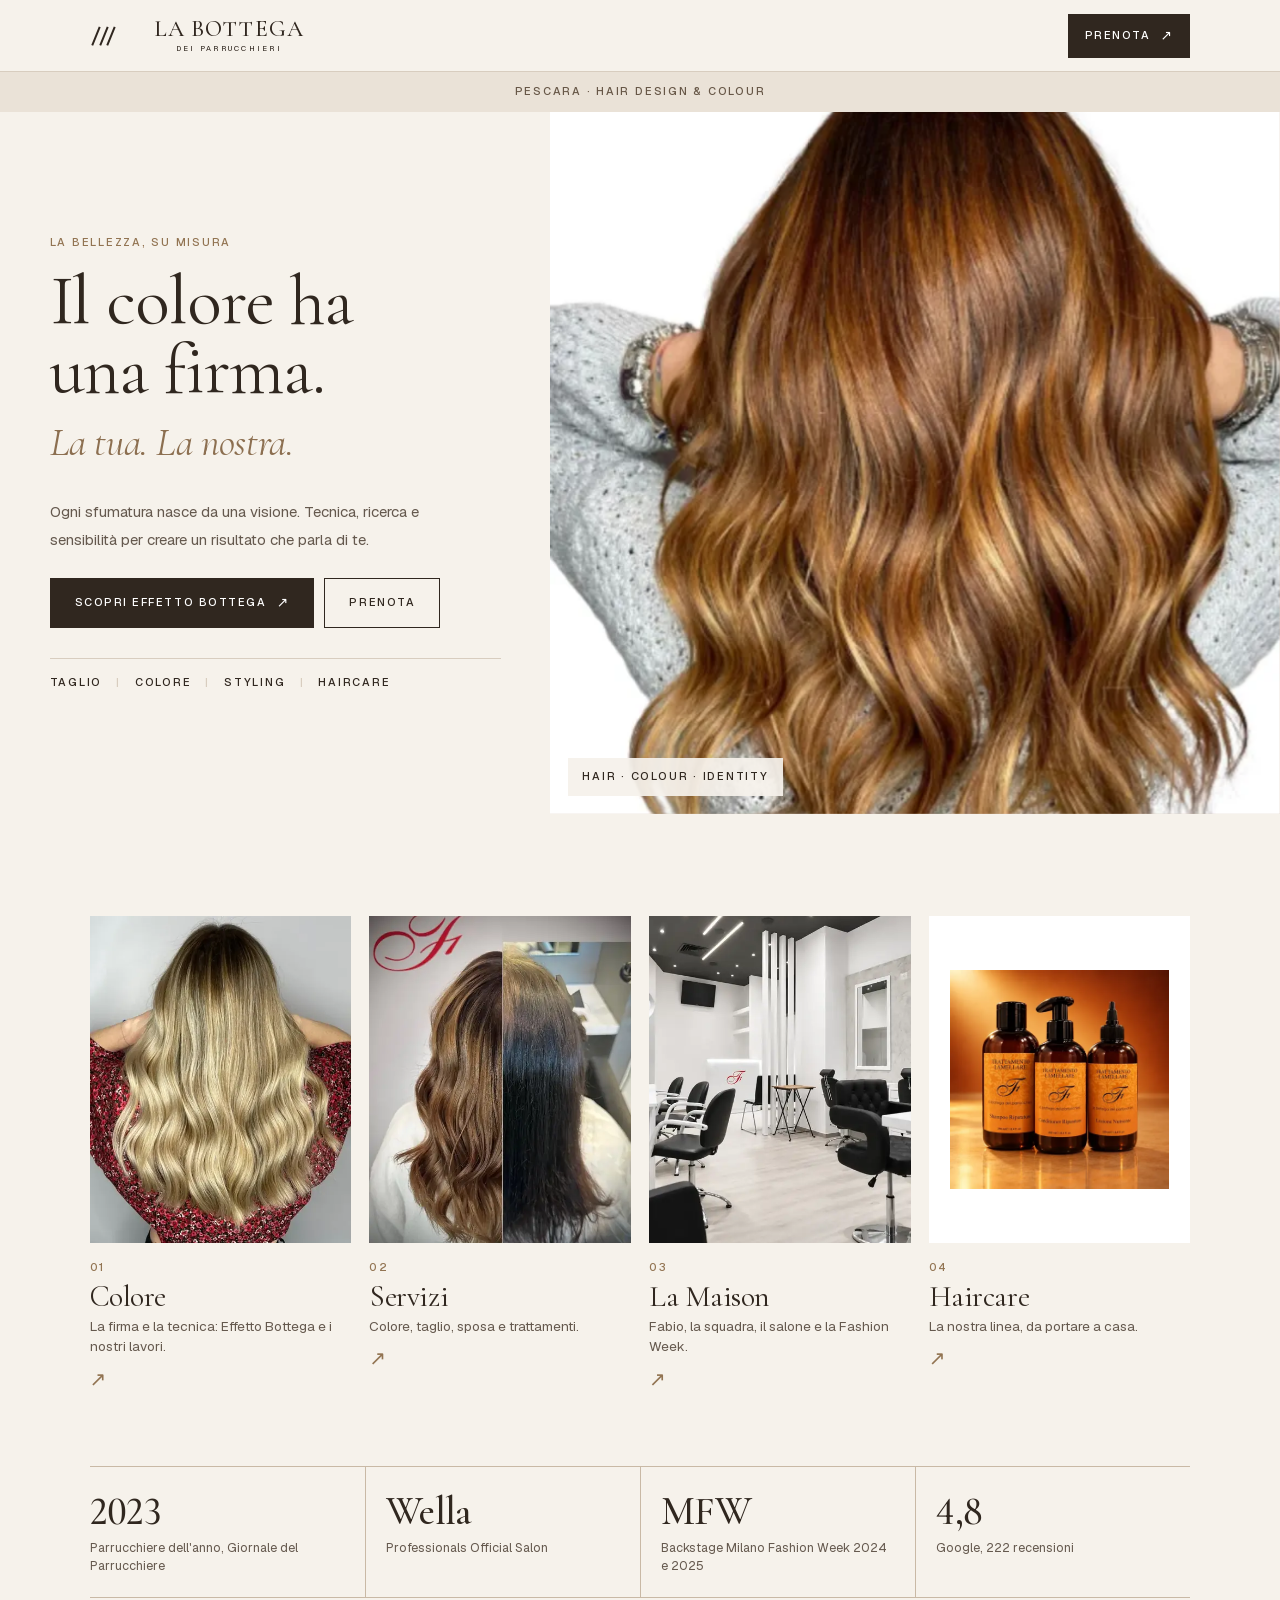
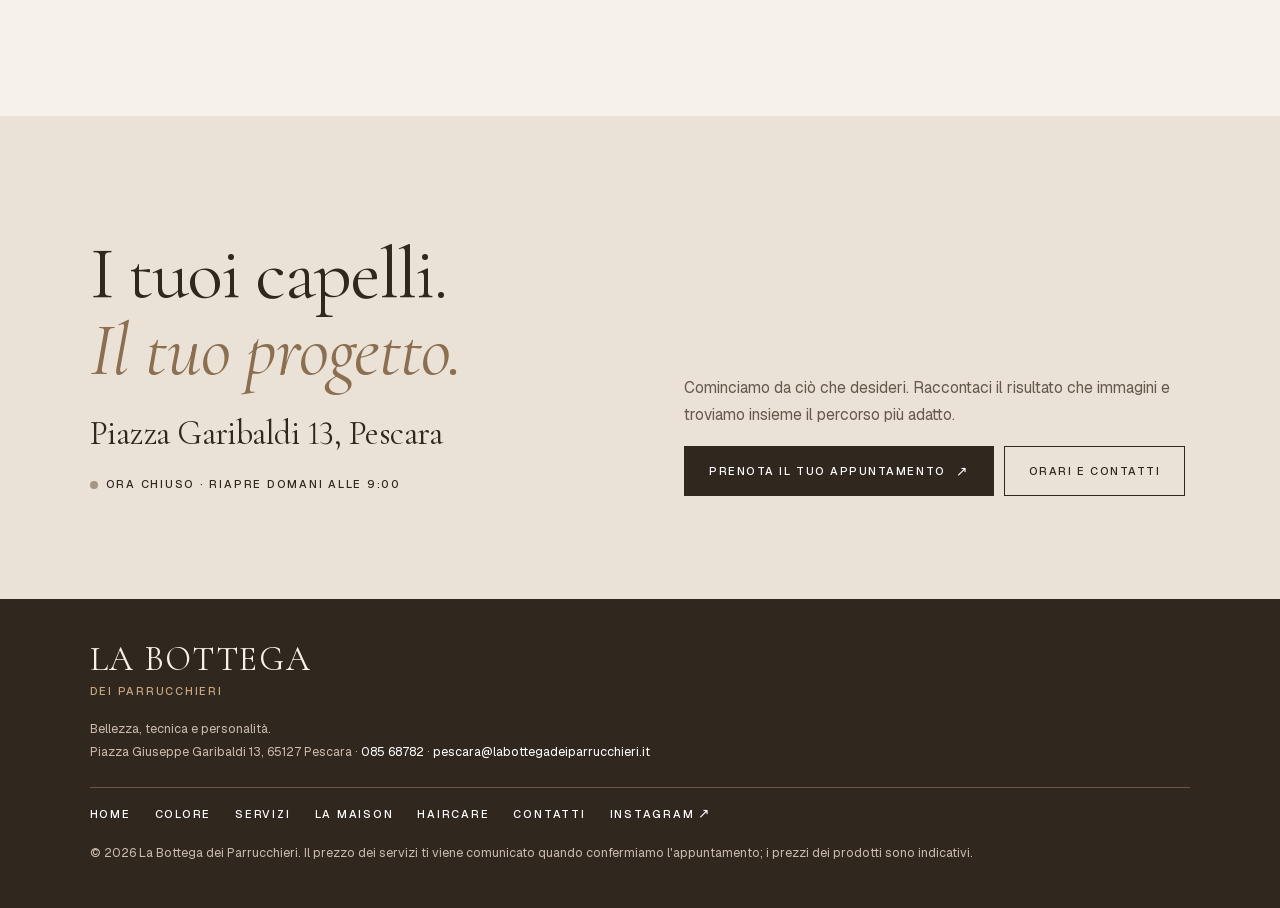
==== index.html @ 64a0b3b8 "feat: menu button top left as three slashes, panel opens from the left" ====
<!doctype html>
<html lang="it">
<head>
<meta charset="utf-8">
<meta name="viewport" content="width=device-width, initial-scale=1, viewport-fit=cover">
<title>La Bottega dei Parrucchieri · Hair design &amp; colour a Pescara</title>
<meta name="description" content="Il colore ha una firma. Salone donna e uomo in Piazza Garibaldi 13 a Pescara, dal 2017: colore e schiariture, Effetto Bottega, taglio, sposa, trattamenti e la linea Haircare La Bottega. Fabio D'Attanasio, Parrucchiere dell'anno 2023.">
<meta name="theme-color" content="#f6f2eb">
<link rel="icon" href="img/favicon.png" type="image/png">
<link rel="preload" href="fonts/Cormorant.woff2" as="font" type="font/woff2" crossorigin>
<link rel="preload" href="fonts/Geist.woff2" as="font" type="font/woff2" crossorigin>
<link rel="preload" as="image" href="img/colore-cinnamon-caramel.webp" imagesrcset="img/m/colore-cinnamon-caramel.webp 480w, img/colore-cinnamon-caramel.webp 720w" imagesizes="(max-width:760px) 100vw, 57vw" fetchpriority="high">
<script type="application/ld+json">
{"@context":"https://schema.org","@type":"HairSalon","name":"La Bottega dei Parrucchieri","founder":{"@type":"Person","name":"Fabio D'Attanasio"},"foundingDate":"2017","address":{"@type":"PostalAddress","streetAddress":"Piazza Giuseppe Garibaldi 13","postalCode":"65127","addressLocality":"Pescara","addressRegion":"PE","addressCountry":"IT"},"telephone":"+39 085 68782","email":"pescara@labottegadeiparrucchieri.it","openingHours":"Mo-Sa 09:00-19:00","sameAs":["https://www.instagram.com/la.bottega.dei.parrucchieri/","https://www.facebook.com/parrucchieridipescara"]}
</script>
<link rel="stylesheet" href="css/site.css?v=6">
</head>
<body data-page="index.html">

<header class="top">
  <button class="menu-btn" type="button" id="menuBtn" aria-label="Apri il menu" aria-haspopup="dialog" aria-controls="menu"><i></i><i></i><i></i></button>
  <a class="brand" href="index.html" aria-label="La Bottega dei Parrucchieri, home"><span class="serif">La Bottega</span><small>dei parrucchieri</small></a>
  <button class="btn sm" type="button" data-book>Prenota<i class="ar" aria-hidden="true">↗︎</i></button>
</header>

<main id="home">
<p class="strap eyebrow">Pescara · Hair design &amp; colour</p>

<section class="hero" aria-labelledby="h-hero">
  <div class="hero-copy">
    <p class="eyebrow bz">La bellezza, su misura</p>
    <h1 class="serif" id="h-hero">Il colore ha<br>una firma.</h1>
    <p class="serif it">La tua. La nostra.</p>
    <p class="body">Ogni sfumatura nasce da una visione. Tecnica, ricerca e sensibilità per creare un risultato che parla di te.</p>
    <div class="row-b"><a class="btn" href="colore.html#tecnica">Scopri Effetto Bottega<i class="ar" aria-hidden="true">↗︎</i></a><button class="btn ol" type="button" data-book>Prenota</button></div>
    <p class="eyebrow pills"><span>Taglio</span><span>Colore</span><span>Styling</span><span>Haircare</span></p>
  </div>
  <figure class="hero-img">
    <img src="img/colore-cinnamon-caramel.webp" srcset="img/m/colore-cinnamon-caramel.webp 480w, img/colore-cinnamon-caramel.webp 720w" sizes="(max-width:760px) 100vw, 57vw" width="720" height="900" alt="Balayage Cinnamon Caramel, lavoro del salone" fetchpriority="high" decoding="async">
    <figcaption class="eyebrow">Hair · Colour · Identity</figcaption>
  </figure>
</section>

<section class="sec explore" aria-label="Esplora La Bottega">
  <ul class="tiles">
    <li><a href="colore.html"><span class="ti"><img src="img/m/colore-biondo-vaniglia.webp" width="480" height="600" alt="" loading="lazy" decoding="async"></span><span class="eyebrow bz">01</span><b class="serif">Colore</b><span>La firma e la tecnica: Effetto Bottega e i nostri lavori.</span><i class="ar" aria-hidden="true">↗︎</i></a></li>
    <li><a href="servizi.html"><span class="ti"><img src="img/m/colore-prima-dopo.webp" width="480" height="702" alt="" loading="lazy" decoding="async"></span><span class="eyebrow bz">02</span><b class="serif">Servizi</b><span>Colore, taglio, sposa e trattamenti.</span><i class="ar" aria-hidden="true">↗︎</i></a></li>
    <li><a href="maison.html"><span class="ti"><img src="img/m/reception.webp" width="480" height="637" alt="" loading="lazy" decoding="async"></span><span class="eyebrow bz">03</span><b class="serif">La Maison</b><span>Fabio, la squadra, il salone e la Fashion Week.</span><i class="ar" aria-hidden="true">↗︎</i></a></li>
    <li><a href="shop.html"><span class="ti prod"><img src="img/shop/sm/kit-lamellare.webp" width="480" height="480" alt="" loading="lazy" decoding="async"></span><span class="eyebrow bz">04</span><b class="serif">Haircare</b><span>La nostra linea, da portare a casa.</span><i class="ar" aria-hidden="true">↗︎</i></a></li>
  </ul>
  <ul class="cred">
    <li><b class="serif">2023</b><span>Parrucchiere dell'anno, Giornale del Parrucchiere</span></li>
    <li><b class="serif">Wella</b><span>Professionals Official Salon</span></li>
    <li><b class="serif">MFW</b><span>Backstage Milano Fashion Week 2024 e 2025</span></li>
    <li><b class="serif">4,8</b><span>Google, 222 recensioni</span></li>
  </ul>
</section>

<section id="contatti" class="sec sand" aria-labelledby="h-contatti">
  <div class="split end">
    <div>
      <h2 class="serif big" id="h-contatti">I tuoi capelli.<br><i>Il tuo progetto.</i></h2>
      <p class="serif addr">Piazza Garibaldi 13, Pescara</p>
      <p class="live eyebrow" id="live">Lunedì - sabato, 9:00 - 19:00</p>
    </div>
    <div>
      <p class="intro">Cominciamo da ciò che desideri. Raccontaci il risultato che immagini e troviamo insieme il percorso più adatto.</p>
      <div class="row-b"><button class="btn" type="button" data-book>Prenota il tuo appuntamento<i class="ar" aria-hidden="true">↗︎</i></button><a class="btn ol" href="contatti.html">Orari e contatti</a></div>
    </div>
  </div>
</section>
</main>

<footer class="foot">
  <p class="serif fb">La Bottega</p>
  <p class="eyebrow bz2">Dei parrucchieri</p>
  <p>Bellezza, tecnica e personalità.<br>Piazza Giuseppe Garibaldi 13, 65127 Pescara · <a href="tel:+3908568782">085 68782</a> · <a href="mailto:pescara@labottegadeiparrucchieri.it">pescara@labottegadeiparrucchieri.it</a></p>
  <nav class="links eyebrow" aria-label="Pagine del sito"><a href="index.html">Home</a><a href="colore.html">Colore</a><a href="servizi.html">Servizi</a><a href="maison.html">La Maison</a><a href="shop.html">Haircare</a><a href="contatti.html">Contatti</a><a href="https://www.instagram.com/la.bottega.dei.parrucchieri/" target="_blank" rel="noopener">Instagram<i class="ar" aria-hidden="true">↗︎</i></a></nav>
  <p>© 2026 La Bottega dei Parrucchieri. Il prezzo dei servizi ti viene comunicato quando confermiamo l'appuntamento; i prezzi dei prodotti sono indicativi.</p>
</footer>

<div class="sticky-book" id="stickyBook"><small>Il tuo prossimo look<br><strong>Comincia da una consulenza.</strong></small><button class="btn sm" type="button" data-book data-svc="Consulenza colore">Prenota<i class="ar" aria-hidden="true">↗︎</i></button></div>
<div id="toast" role="status" aria-live="polite"></div>
<script src="js/site.js?v=6" defer></script>
</body>
</html>
---- css/site.css ----
/* La Bottega: avorio, marrone profondo, bronzo (direzione di Fabio, 19/10/2026) */
@font-face{font-family:Cormorant;src:url(../fonts/Cormorant.woff2) format("woff2");font-weight:400 600;font-style:normal;font-display:swap}
@font-face{font-family:Cormorant;src:url(../fonts/Cormorant-Italic.woff2) format("woff2");font-weight:400 600;font-style:italic;font-display:swap}
@font-face{font-family:Geist;src:url(../fonts/Geist.woff2) format("woff2");font-weight:400 600;font-display:swap}
:root{
  --paper:#f6f2eb;--sand:#eae2d7;--ink:#30271f;--ink2:#68513b;--bronze:#927452;--bronze-l:#c7a780;--gold:#d6b68d;
  --line:#d8cdbf;--line-d:#67584a;--muted:#65594e;--muted-d:#d0c3b6;
  --pad:clamp(22px,7vw,110px);--max:1360px;
  /* movimento: arrivo che decelera (molla smorzata, niente rimbalzo), uscita che accelera e dura meno */
  --ease:cubic-bezier(.16,1,.3,1);--ease-in:cubic-bezier(.55,0,.75,.35);
  --t-press:.1s;--t-ui:.35s;--t-out:.22s;--t-reveal:.8s;
  color-scheme:light;
}
*,*::before,*::after{box-sizing:border-box}
html{-webkit-text-size-adjust:100%;scroll-padding-top:78px}
@media (prefers-reduced-motion:no-preference){html{scroll-behavior:smooth}}
body{margin:0;background:var(--paper);color:var(--ink);font:400 16px/1.6 Geist,system-ui,-apple-system,"Segoe UI",sans-serif;-webkit-font-smoothing:antialiased;overflow-x:clip;font-synthesis:none}
img{display:block;max-width:100%;height:auto}
a{color:inherit;text-decoration:none}
button,input,select,textarea{font:inherit;color:inherit}
:focus-visible{outline:2px solid var(--bronze);outline-offset:3px}
a,button,summary,label,select{touch-action:manipulation;-webkit-tap-highlight-color:transparent}
figure{margin:0}
[hidden]{display:none!important}

/* tipografia: serif di Fabio (Cormorant) per i titoli, Geist per il testo.
   Tracking che cambia con la misura: negativo sui titoli grandi, zero sul testo, positivo sulle etichette piccole. */
.serif,.x{font-family:Cormorant,Georgia,"Times New Roman",serif;font-weight:400;letter-spacing:-.015em;font-variant-numeric:lining-nums;font-kerning:normal}
.eyebrow{font-size:11px;font-weight:500;letter-spacing:.16em;text-transform:uppercase;margin:0}
.bz{color:var(--bronze)}.bz2{color:var(--bronze-l)}
.fine{font-size:12px;line-height:1.6;color:#7d6e60;margin:22px 0}
.center{text-align:center}
h1,h2,h3{margin:0;text-wrap:balance}
p{text-wrap:pretty}
/* corsivi con discendenti (p, g, f): interlinea 1.04 e un filo di spazio sotto, niente lettere tagliate */
h2.serif,.sec h1.serif,.shop-hero h1.serif{font-size:clamp(42px,5.4vw,72px);line-height:1.04;letter-spacing:-.022em;margin:16px 0 22px;padding-bottom:.06em}
h2 i,h1 i,.it{font-style:italic;color:#8c6f50;letter-spacing:-.01em}
.intro{max-width:34em;color:var(--muted);font-size:15.5px;line-height:1.75;margin:0 0 18px}
.intro b{color:var(--ink);font-weight:500}

/* CTA, alla Apple: il tasto risponde quando il dito tocca (non al rilascio), si assesta senza rimbalzo,
   la freccia indica dove porta. Solo transform, opacità e colore. */
.btn{position:relative;display:inline-flex;align-items:center;justify-content:center;gap:10px;min-height:50px;padding:0 24px;background:var(--ink);color:#fff;border:1px solid var(--ink);font-size:11px;font-weight:500;letter-spacing:.14em;text-transform:uppercase;white-space:nowrap;cursor:pointer;
  transition:transform var(--t-ui) var(--ease),background-color .2s,color .2s,border-color .2s,box-shadow var(--t-ui) var(--ease)}
.btn:active{transform:scale(.97);transition-duration:var(--t-press)}
.ar{display:inline-block;font-style:normal;font-size:1.25em;line-height:1;margin-left:.25em;transition:transform var(--t-ui) var(--ease)}
.btn .ar{margin-left:0}
.btn:active .ar{transform:translate(2px,-2px);transition-duration:var(--t-press)}
@media (hover:hover){
  .btn:hover{background:var(--ink2);border-color:var(--ink2);box-shadow:0 10px 24px -12px rgba(48,39,31,.55)}
  .btn:hover .ar,a:hover>.ar{transform:translate(3px,-3px)}
}
.btn:focus-visible{outline:2px solid var(--bronze);outline-offset:3px}
.btn.ol{background:transparent;color:var(--ink)}
@media (hover:hover){.btn.ol:hover{background:var(--ink);color:#fff}}
.btn.gold{background:var(--gold);border-color:var(--gold);color:var(--ink);margin-top:30px}
@media (hover:hover){.btn.gold:hover{background:#e4c9a4;border-color:#e4c9a4}}
.btn.sm{min-height:44px;padding:0 16px}
.btn.full{width:100%}
@media (prefers-reduced-motion:reduce){.btn:active{transform:none;opacity:.85}}
.row-b{display:flex;flex-wrap:wrap;gap:10px;margin-top:8px}
.row-b.center{justify-content:center}

/* header */
.top{position:sticky;top:0;z-index:30;height:72px;display:flex;align-items:center;gap:20px;padding:0 var(--pad);padding-top:env(safe-area-inset-top);background:rgba(246,242,235,.94);-webkit-backdrop-filter:blur(14px);backdrop-filter:blur(14px);border-bottom:1px solid var(--line)}
.brand{display:flex;flex-direction:column;align-items:center;line-height:1;margin-right:auto}
.brand .serif{font-size:23px;letter-spacing:.05em;text-transform:uppercase;font-weight:500}
.brand small{font-size:7.5px;letter-spacing:.3em;text-transform:uppercase;margin-top:4px}
/* menu in alto a sinistra: tre barre oblique (///), risponde al tocco come i CTA */
.menu-btn{display:flex;flex:0 0 auto;width:48px;height:48px;margin-left:-10px;border:0;background:none;align-items:center;justify-content:center;gap:6px;cursor:pointer;transition:transform var(--t-ui) var(--ease)}
.menu-btn i{display:block;width:1.5px;height:20px;background:var(--ink);transform:rotate(22deg);transition:transform var(--t-ui) var(--ease)}
.menu-btn:active{transform:scale(.92);transition-duration:var(--t-press)}
@media (hover:hover){.menu-btn:hover i{transform:rotate(32deg)}}
.top .brand{margin-left:6px}
.strap{padding:11px 22px;text-align:center;background:var(--sand);color:#675747}

/* hero */
.hero{display:grid;grid-template-columns:43% 57%;min-height:min(78svh,720px)}
.hero-copy{padding:56px 9%;display:flex;flex-direction:column;justify-content:center}
.hero h1{font-size:clamp(50px,5.6vw,84px);line-height:.96;margin:16px 0 6px}
.hero .it{font-size:clamp(30px,3.1vw,44px);margin:0 0 24px}
.hero .body{color:var(--muted);font-size:15px;line-height:1.85;max-width:27em;margin:0 0 16px}
.pills{display:flex;flex-wrap:wrap;gap:6px 14px;margin-top:30px;padding-top:15px;border-top:1px solid var(--line)}
.pills span+span::before{content:"|";margin-right:14px;color:var(--line)}
.hero-img{position:relative;background:#d9c7b5;overflow:hidden}
.hero-img img{position:absolute;inset:0;width:100%;height:100%;object-fit:cover;object-position:center 30%}
.hero-img figcaption{position:absolute;left:18px;bottom:18px;background:rgba(246,242,235,.93);padding:10px 14px}

/* sezioni */
.sec{padding:clamp(64px,8vw,110px) var(--pad)}
.sec>*,.split{max-width:var(--max);margin-left:auto;margin-right:auto}
.sand{background:var(--sand)}
.dark{background:var(--ink);color:var(--paper)}
.dark .intro{color:var(--muted-d)}
.split{display:grid;grid-template-columns:1fr 1fr;gap:8%;align-items:center}
.split.end{align-items:end}
.split-img{position:relative;height:clamp(380px,42vw,560px);background:#d0c0ad;overflow:hidden}
.split-img img{position:absolute;inset:0;width:100%;height:100%;object-fit:cover}
.split-img.prod{background:#fff}
.split-img.prod img{object-fit:contain;padding:6%}
.card{position:absolute;left:15px;right:15px;bottom:15px;background:rgba(246,242,235,.94);padding:16px 18px;display:flex;flex-direction:column;gap:6px}
.card .serif{font-size:24px;line-height:1.1;font-weight:500}
/* Cormorant è sottile: sotto i 28px sale a 500 per restare leggibile */
.phil .serif,.founder .q{font-weight:500}

/* 01 la firma: filtri e galleria */
.filters{display:flex;flex-wrap:wrap;gap:8px;margin:26px 0}
.tag{min-height:40px;padding:0 17px;border:1px solid #cfc3b4;border-radius:99px;background:transparent;font-size:12px;cursor:pointer;transition:background .2s,color .2s}
.tag[aria-pressed="true"]{background:var(--ink);border-color:var(--ink);color:#fff}
@media (hover:hover){.tag:hover{border-color:var(--ink)}}
.gallery{list-style:none;margin:0;padding:0;display:grid;grid-template-columns:repeat(4,minmax(0,1fr));gap:30px 18px}
.ci{aspect-ratio:4/5;overflow:hidden;background:#ded1c0}
.ci img{width:100%;height:100%;object-fit:cover;transition:transform .7s var(--ease)}
@media (hover:hover){.gallery figure:hover img{transform:scale(1.04)}}
.gallery figcaption{display:flex;flex-direction:column;gap:2px;margin-top:13px}
.gallery b{font-size:24px;line-height:1.15;font-weight:500}
.gallery figcaption span:last-child{font-size:12.5px;color:var(--muted)}

/* 03 servizi */
.svc{list-style:none;margin:30px 0 0;padding:0;border-top:1px solid var(--line-d)}
.svc li{border-bottom:1px solid var(--line-d)}
.svc button{all:unset;box-sizing:border-box;width:100%;display:flex;align-items:center;justify-content:space-between;gap:20px;padding:24px 0;cursor:pointer}
.svc button:focus-visible{outline:2px solid var(--gold);outline-offset:2px}
.svc b{display:block;font-size:clamp(26px,2.6vw,34px);font-weight:400;margin:4px 0;transition:color .2s}
.svc .d{display:block;font-size:12.5px;line-height:1.6;color:var(--muted-d)}
.svc i{font-style:normal;font-family:Cormorant,Georgia,serif;font-size:30px;color:var(--gold);transition:transform .3s var(--ease)}
@media (hover:hover){.svc button:hover b{color:var(--gold)}.svc button:hover i{transform:translate(3px,-3px)}}
.all{margin-top:26px;border-bottom:1px solid var(--line-d);padding-bottom:6px}
.all summary{cursor:pointer;min-height:44px;display:flex;align-items:center;color:var(--bronze-l)}
.all dl{margin:8px 0 0;display:grid;grid-template-columns:minmax(160px,.4fr) 1fr;gap:12px 28px}
.all dt{font-family:Cormorant,Georgia,serif;font-size:21px;line-height:1.2}
.all dd{margin:0;color:var(--muted-d);font-size:13px;line-height:1.7}
.dark .fine{color:#a8998a}

/* 04 la maison */
.phil{border-top:1px solid #c9b9a5;padding-top:16px;margin-top:24px}
.phil .serif{font-size:25px;line-height:1.25;margin:8px 0 0}
.cred{list-style:none;padding:0;margin-top:clamp(56px,7vw,90px)!important;display:grid;grid-template-columns:repeat(4,1fr);border-top:1px solid #c9b9a5;border-bottom:1px solid #c9b9a5}
.cred li{padding:24px 20px 22px}
.cred li+li{border-left:1px solid #c9b9a5}
.cred li:first-child{padding-left:0}
.cred b{display:block;font-size:40px;line-height:1;font-weight:500}
.cred span{display:block;margin-top:8px;color:var(--muted);font-size:12.5px;line-height:1.45}
.founder{display:grid;grid-template-columns:minmax(220px,.42fr) 1fr;gap:6%;align-items:center;margin-top:clamp(56px,7vw,90px)!important}
.founder img{width:100%;aspect-ratio:4/5;object-fit:cover;filter:grayscale(1) contrast(1.05)}
.founder h3{font-size:clamp(34px,3.6vw,48px);line-height:1.05;margin:12px 0 6px}
.founder .q{font-style:italic;color:#987b5b;font-size:24px;margin:0 0 18px}
.founder p:not(.eyebrow):not(.q){color:var(--muted);max-width:40em;margin:0 0 14px;font-size:14.5px;line-height:1.8}
.mfw{margin-top:clamp(56px,7vw,90px)!important}
.strip{list-style:none;margin:18px calc(var(--pad)*-1) 0;padding:0 var(--pad) 4px;display:grid;grid-auto-flow:column;grid-auto-columns:min(58vw,230px);gap:12px;overflow-x:auto;scroll-snap-type:x mandatory;scroll-padding:0 var(--pad);scrollbar-width:none}
.strip::-webkit-scrollbar{display:none}
.strip li{scroll-snap-align:start}
.strip img{width:100%;aspect-ratio:3/4;object-fit:cover;background:#d9cbb9}
.strip figcaption{margin-top:9px;color:var(--muted)}
.team{margin-top:clamp(56px,7vw,90px)!important}
.team h3{font-size:clamp(34px,3.6vw,48px);line-height:1.05;margin:12px 0 14px}
.crew{display:grid;grid-template-columns:repeat(6,1fr);gap:28px 18px;margin-top:30px}
.mate{all:unset;box-sizing:border-box;cursor:pointer;display:flex;flex-direction:column;text-align:left}
.mate img,.mate .ph{width:100%;aspect-ratio:1;border-radius:50%;object-fit:cover;background:#ded1c0}
.mate .ph{display:grid;place-items:center;font-size:64px;color:var(--bronze)}
.mate b{font-size:26px;font-weight:500;margin-top:12px;line-height:1;transition:color .2s}
.mate span:not(.ph){font-size:12.5px;color:var(--muted);margin-top:4px;line-height:1.45}
.mate:focus-visible{outline:2px solid var(--bronze);outline-offset:4px}
@media (hover:hover){.mate:hover b{color:var(--bronze)}}

/* 05 haircare: vetrina */
.plist{list-style:none;margin:0;padding:0;display:grid;grid-template-columns:repeat(4,1fr);gap:18px}
.plist.best{margin-top:clamp(40px,5vw,64px)}
.pc{display:flex;flex-direction:column;background:#fff;border:1px solid var(--line)}
.pimg{all:unset;box-sizing:border-box;position:relative;display:block;aspect-ratio:1;overflow:hidden;cursor:pointer;background:#fff}
.pimg:focus-visible{outline:2px solid var(--bronze);outline-offset:-4px}
.pimg img{position:absolute;inset:0;width:100%;height:100%;object-fit:cover;transition:transform .6s var(--ease)}
@media (hover:hover){.pc:hover .pimg img{transform:scale(1.04)}}
.badge{position:absolute;z-index:1;top:10px;left:10px;padding:5px 9px;background:var(--ink);color:var(--gold);font-size:9.5px;font-weight:600;letter-spacing:.14em;text-transform:uppercase}
.pi{display:flex;flex-direction:column;gap:4px;flex:1;padding:12px 14px 14px;border-top:1px solid var(--line)}
.pi .lab{color:var(--bronze)}
.pi h3{font-family:Cormorant,Georgia,serif;font-weight:500;font-size:21px;line-height:1.1}
.pt{color:var(--muted);font-size:12.5px;line-height:1.4}
.pb{display:flex;justify-content:space-between;align-items:center;gap:8px;margin-top:auto;padding-top:10px}
.pr b{font-weight:700}
.pr s{display:block;color:var(--muted);font-size:12px}
.pr .tbd{font-size:12.5px;color:var(--muted)}
.add{flex:0 0 auto;width:44px;height:44px;border:1px solid var(--ink);background:var(--ink);color:#fff;font-size:1.3rem;line-height:1;cursor:pointer;transition:background .2s}
@media (hover:hover){.add:hover{background:var(--ink2)}}

/* home: quattro porte verso le pagine. Tutta la tessera è il link, la foto si avvicina appena */
.tiles{list-style:none;margin:0;padding:0;display:grid;grid-template-columns:repeat(4,minmax(0,1fr));gap:30px 18px}
.tiles a{display:flex;flex-direction:column;gap:4px;height:100%;transition:transform var(--t-ui) var(--ease)}
.tiles a:active{transform:scale(.98);transition-duration:var(--t-press)}
.ti{display:block;aspect-ratio:4/5;overflow:hidden;background:#ded1c0;margin-bottom:12px}
.ti img{width:100%;height:100%;object-fit:cover;transition:transform .8s var(--ease)}
.ti.prod{background:#fff}.ti.prod img{object-fit:contain;padding:8%}
.tiles b{font-size:30px;font-weight:400;line-height:1.05}
.tiles span:not(.ti):not(.eyebrow){font-size:13.5px;color:var(--muted);line-height:1.5;max-width:24em}
.tiles .ar{align-self:flex-start;margin:8px 0 0;color:var(--bronze)}
@media (hover:hover){.tiles a:hover .ti img{transform:scale(1.04)}.tiles a:hover .ar{transform:translate(3px,-3px)}}
.explore .cred{margin-top:clamp(48px,6vw,80px)!important}

/* contatti */
.big{font-size:clamp(44px,5.8vw,78px)!important}
.visit{display:grid;grid-template-columns:1fr 1fr;gap:8%;margin-top:clamp(56px,7vw,90px)!important;padding-top:clamp(40px,5vw,56px);border-top:1px solid #c9b9a5}
.addr{font-size:34px;line-height:1.1;margin:12px 0 18px}
.live{display:inline-flex;align-items:center;gap:8px}
.live::before{content:"";width:8px;height:8px;border-radius:50%;background:#a49584}
.live.open::before{background:#4f8a5b;box-shadow:0 0 0 4px rgba(79,138,91,.18)}
.hours{list-style:none;padding:0;margin:16px 0 0;border-top:1px solid var(--ink)}
.hours li{display:flex;justify-content:space-between;padding:12px 0;border-bottom:1px solid #d3c6b6;font-size:14px}
.hours li.today{color:var(--bronze);font-weight:700}
.contact{list-style:none;margin:0;padding:0;border-top:1px solid var(--ink)}
.contact li{border-bottom:1px solid #d3c6b6}
.contact a{display:flex;flex-direction:column;gap:4px;padding:18px 0;transition:padding .3s var(--ease)}
.contact .eyebrow{color:var(--bronze)}
.contact .serif{font-size:28px;line-height:1.1}
@media (hover:hover){.contact a:hover{padding-left:8px}}

/* footer */
.foot{background:var(--ink);color:var(--paper);padding:44px var(--pad) calc(44px + env(safe-area-inset-bottom))}
.foot>*{max-width:var(--max);margin-left:auto;margin-right:auto}
.foot .fb{font-size:34px;letter-spacing:.05em;text-transform:uppercase;margin:0;line-height:1}
.foot .bz2{margin-top:6px}
.foot p:not(.eyebrow):not(.fb){font-size:12.5px;line-height:1.8;color:#cbbcad;margin:18px auto 0}
.foot a{color:#fff}
.links{display:flex;flex-wrap:wrap;gap:12px 24px;border-top:1px solid var(--line-d);padding-top:18px;margin-top:24px!important}
.links button{all:unset;cursor:pointer;color:#fff}
.links button:focus-visible{outline:2px solid var(--gold);outline-offset:3px}
.links span{color:#b7a99a}

/* barra prenota (telefono) */
.sticky-book{position:fixed;z-index:35;left:0;right:0;bottom:0;display:none;align-items:center;justify-content:space-between;gap:10px;padding:10px 16px calc(10px + env(safe-area-inset-bottom));background:var(--paper);border-top:1px solid var(--line);transform:translateY(105%);transition:transform .4s var(--ease)}
.sticky-book.on{transform:none}
.sticky-book small{font-size:9.5px;letter-spacing:.14em;text-transform:uppercase;line-height:1.5;color:var(--muted)}
.sticky-book strong{font-family:Cormorant,Georgia,serif;font-size:18px;letter-spacing:0;text-transform:none;color:var(--ink);font-weight:500}

/* finestre: menu, prenotazione, scheda prodotto, carrello */
dialog{border:0;padding:0;margin:auto auto 0;width:100%;max-width:560px;max-height:92svh;background:var(--paper);color:var(--ink)}
/* il foglio entra dal basso e se ne va dal basso (stesso percorso), l'uscita è più rapida dell'entrata.
   @starting-style + allow-discrete: senza supporto il foglio appare e basta, senza errori. */
dialog{transition:transform var(--t-out) var(--ease-in),opacity var(--t-out) var(--ease-in),overlay var(--t-out) allow-discrete,display var(--t-out) allow-discrete;transform:translateY(100%);opacity:0}
dialog[open]{transform:none;opacity:1;transition-timing-function:var(--ease);transition-duration:.45s}
@starting-style{dialog[open]{transform:translateY(100%);opacity:0}}
dialog::backdrop{background:rgba(27,23,19,0);transition:background-color var(--t-out),overlay var(--t-out) allow-discrete,display var(--t-out) allow-discrete}
dialog[open]::backdrop{background:rgba(27,23,19,.62)}
@starting-style{dialog[open]::backdrop{background:rgba(27,23,19,0)}}
@media (min-width:761px){
  dialog:not(.menu){transform:translateY(24px) scale(.97)}
  dialog:not(.menu)[open]{transform:none}
  @starting-style{dialog:not(.menu)[open]{transform:translateY(24px) scale(.97)}}
}
.sh{padding:24px clamp(20px,5vw,32px) calc(24px + env(safe-area-inset-bottom));overflow:auto;max-height:92svh;overscroll-behavior:contain}
.sh header{display:flex;justify-content:space-between;align-items:flex-start;gap:14px;margin-bottom:16px}
.sh h2{font-size:clamp(30px,6vw,38px);line-height:1.05;margin-top:8px}
.xbtn{flex:0 0 auto;width:44px;height:44px;border:1px solid var(--line);background:transparent;cursor:pointer;font-size:1.4rem;line-height:1}
.f{display:block;margin-bottom:14px;min-width:0}
.f>span,.chips legend{display:block;font-size:10px;font-weight:600;letter-spacing:.14em;text-transform:uppercase;margin-bottom:6px;padding:0}
.f input,.f select,.f textarea{width:100%;min-height:48px;padding:10px 12px;border:1px solid #cfc5b8;background:transparent;font-size:16px;border-radius:0}
.f textarea{resize:vertical}
.two{display:grid;grid-template-columns:1fr 1fr;gap:10px}
.chips{display:flex;flex-wrap:wrap;gap:8px;margin:4px 0 16px;padding:0;border:0;min-width:0}
.chip{position:relative}
.chip input{position:absolute;opacity:0;inset:0;margin:0;cursor:pointer}
.chip span{display:inline-flex;align-items:center;min-height:42px;padding:0 15px;border:1px solid #cfc3b4;border-radius:99px;font-size:13px;transition:background .15s,color .15s}
.chip input:checked+span{background:var(--ink);border-color:var(--ink);color:#fff}
.chip input:focus-visible+span{outline:2px solid var(--bronze);outline-offset:2px}
.dep{display:none;padding:12px;background:#e7ded0;font-size:13px;line-height:1.6;margin:0 0 14px}
.dep.on{display:block}
.ok{text-align:center;padding:16px 0 8px}
.ok h2{font-size:36px;margin-bottom:10px}
.ok p{color:var(--muted);margin:10px 0}
#toast{position:fixed;z-index:50;left:50%;bottom:calc(84px + env(safe-area-inset-bottom));transform:translate(-50%,20px);opacity:0;background:var(--ink);color:#fff;padding:12px 18px;font-size:13px;width:max-content;max-width:calc(100% - 32px);transition:opacity .3s,transform .3s;pointer-events:none}
#toast.on{opacity:1;transform:translate(-50%,0)}

/* il menu è un pannello che entra da sinistra, dove sta il pulsante, e se ne va a sinistra.
   Telefono: tutto schermo. Desktop: colonna di 440px, il resto della pagina si scurisce. */
dialog.menu{inset:0 auto 0 0;margin:0;width:min(100%,440px);max-width:none;height:100%;max-height:none;background:var(--paper);transform:translateX(-40px)}
dialog.menu[open]{transform:none}
@starting-style{dialog.menu[open]{transform:translateX(-40px);opacity:0}}
@media (max-width:760px){dialog.menu::backdrop{background:transparent}}
dialog.menu[open] .mn nav a{animation:mnIn .5s var(--ease) both;animation-delay:calc(var(--i,0)*40ms + 60ms)}
@keyframes mnIn{from{opacity:0;transform:translateX(-14px)}}
.mn{min-height:100%;display:flex;flex-direction:column;padding:calc(env(safe-area-inset-top) + 12px) clamp(22px,4vw,40px) calc(24px + env(safe-area-inset-bottom))}
.mn header{display:flex;justify-content:space-between;align-items:center;min-height:48px}
.mn nav{display:flex;flex-direction:column;margin:20px 0 28px}
.mn nav a{display:flex;align-items:baseline;gap:14px;font-family:Cormorant,Georgia,serif;font-size:clamp(30px,8vw,40px);line-height:1.1;padding:13px 0;border-bottom:1px solid var(--line);transition:color .2s,padding .35s var(--ease)}
.mn nav a .eyebrow{font-family:Geist,system-ui,sans-serif;min-width:2.2em}
.mn nav a .ar{margin-left:auto;font-size:.6em;color:var(--bronze)}
.mn nav a[aria-current="page"]{color:var(--bronze)}
.mn nav a:active{padding-left:6px;transition-duration:var(--t-press)}
@media (hover:hover){.mn nav a:hover{color:var(--bronze);padding-left:6px}}
.mn-foot{margin-top:auto;display:flex;flex-direction:column;gap:14px}
.mn-foot .eyebrow{color:var(--muted)}

/* scheda prodotto e carrello (shop.js) */
#pdlg{max-width:940px}
.pd-grid{display:grid;gap:18px}
.pd-img{aspect-ratio:1;overflow:hidden;background:#fff;border:1px solid var(--line)}
.pd-img img{width:100%;height:100%;object-fit:cover}
.pd-th{display:flex;gap:8px;margin:12px 0 4px;flex-wrap:wrap}
.pd-th button{display:flex;flex-direction:column;align-items:center;gap:4px;padding:6px;border:1px solid var(--line);background:#fff;cursor:pointer}
.pd-th button[aria-pressed="true"]{border-color:var(--ink)}
.pd-th img{width:64px;height:64px;object-fit:cover}
.pd-h{font-family:Cormorant,Georgia,serif;font-weight:500;font-size:clamp(28px,5vw,38px);line-height:1;margin:6px 0 10px}
.pd-t{font-weight:600;margin:0 0 10px}
.pd-p{font-weight:700;font-size:1.2rem;margin:0 0 10px}
.pd-p s{font-weight:400;font-size:.95rem;color:var(--muted);margin-left:8px}
.pd-u{margin:-4px 0 12px;color:var(--muted);font-size:13px}
.pd-b{margin:8px 0 20px;padding-left:20px}
.pd-inci{margin:-8px 0 20px;font-size:12.5px;color:var(--muted)}
.pd-inci summary{cursor:pointer;font-weight:600;color:var(--ink);min-height:44px;display:flex;align-items:center}
.pd-inci a{color:var(--ink);text-decoration:underline}
.pd-note{margin:12px 0 0;text-align:center}
.lab{font-size:10px;font-weight:600;letter-spacing:.14em;text-transform:uppercase}
.muted{color:var(--muted)}
.note{color:var(--muted);font-size:12.5px;margin-top:18px}
.cl{list-style:none;margin:0 0 6px;padding:0}
.cl li{display:grid;grid-template-columns:64px 1fr auto;gap:12px;align-items:center;padding:12px 0;border-bottom:1px solid var(--line)}
.cl img{width:64px;height:64px;object-fit:contain;background:#fff;border:1px solid var(--line)}
.cl b{display:block;font-size:14px;line-height:1.25}
.qty{display:flex;align-items:center;border:1px solid var(--line)}
.qty button{width:44px;height:44px;border:0;background:transparent;font-size:1.2rem;cursor:pointer}
.qty output{min-width:22px;text-align:center;font-weight:700}
.ctot{display:flex;justify-content:space-between;align-items:baseline;gap:12px;margin:16px 0 8px;font-size:1.05rem}
.ctot b{text-align:right}
.empty{color:var(--muted);padding:20px 0}
.empty a{text-decoration:underline}
.how{margin:14px 0 0;padding-left:20px;font-size:12.5px;color:var(--muted)}
.how li{margin:4px 0}
.cfab{position:fixed;z-index:41;right:16px;bottom:calc(84px + env(safe-area-inset-bottom));display:inline-flex;align-items:center;gap:10px;min-height:48px;padding:0 18px;border:0;background:var(--gold);color:var(--ink);font-size:10.5px;font-weight:700;letter-spacing:.14em;text-transform:uppercase;box-shadow:0 10px 30px rgba(48,39,31,.25);cursor:pointer}
.cfab i{font-style:normal;display:grid;place-items:center;min-width:24px;height:24px;padding:0 6px;background:var(--ink);color:#fff;letter-spacing:0}

/* pagina shop */
.shop-hero{padding:clamp(56px,8vw,100px) var(--pad) clamp(30px,4vw,48px)}
.shop-hero>*{max-width:var(--max);margin-left:auto;margin-right:auto}
.shop-hero h1{font-size:clamp(48px,6vw,84px);line-height:.98;margin:16px 0 20px}
.catnav{position:sticky;top:72px;z-index:20;background:rgba(246,242,235,.95);border-top:1px solid var(--line);border-bottom:1px solid var(--line)}
.catnav .wrap{display:flex;gap:8px;overflow-x:auto;scrollbar-width:none;padding:10px var(--pad)}
.catnav .wrap::-webkit-scrollbar{display:none}
.cat{display:inline-flex;align-items:center;flex:0 0 auto;min-height:40px;padding:0 16px;border:1px solid #cfc3b4;border-radius:99px;font-size:12px;white-space:nowrap}
@media (hover:hover){.cat:hover{background:var(--ink);color:#fff;border-color:var(--ink)}}
.pcat{padding:clamp(48px,7vw,84px) var(--pad) 0;scroll-margin-top:130px}
.pcat .wrap{max-width:var(--max);margin:0 auto}
.pcat-h{display:flex;flex-wrap:wrap;align-items:flex-end;justify-content:space-between;gap:10px 28px;margin-bottom:24px}
.pcat h2.x{font-family:Cormorant,Georgia,serif;font-weight:400;font-size:clamp(36px,4.5vw,56px);line-height:1;margin:0}
.pcat-h p{margin:0;color:var(--muted);max-width:30em;font-size:14px}
.shop-end{padding:clamp(48px,7vw,84px) var(--pad);max-width:calc(var(--max) + 2 * var(--pad));margin:0 auto}
.shop-page .foot{padding-bottom:calc(64px + env(safe-area-inset-bottom))}
.shop-page .cfab{bottom:calc(16px + env(safe-area-inset-bottom))}

@media (min-width:761px){
  dialog{margin:auto}
  .pd-grid{grid-template-columns:1.05fr 1fr;gap:32px;align-items:start}
  .cfab{right:24px;bottom:24px}
}
@media (max-width:1100px){
  .crew{grid-template-columns:repeat(3,1fr)}
  .gallery{grid-template-columns:repeat(3,minmax(0,1fr))}
}
@media (max-width:900px){.top{gap:8px}}
@media (max-width:760px){
  .top{padding:0 15px;height:66px}
  .brand .serif{font-size:19px}
  .top .btn.sm{padding:0 12px}
  html{scroll-padding-top:70px}
  .hero{display:flex;flex-direction:column;min-height:0}
  .hero-img{order:-1;height:min(62svh,440px)}
  .hero-copy{padding:34px 22px 44px}
  .hero h1{font-size:clamp(46px,13vw,58px)}
  .sec{padding:60px 22px}
  .strip{margin:18px -22px 0;padding:0 22px 4px;scroll-padding:0 22px}
  .gallery{grid-template-columns:repeat(2,minmax(0,1fr));gap:24px 12px}
  .gallery b{font-size:20px}
  .split,.visit,.founder{grid-template-columns:1fr;gap:30px}
  .split.rev>:first-child{order:1}
  .split-img{height:380px}
  .founder img{max-width:300px}
  .cred{grid-template-columns:1fr 1fr}
  .cred li{padding:20px 14px 18px}
  .cred li:nth-child(odd){padding-left:0;border-left:0}
  .cred li:nth-child(n+3){border-top:1px solid #c9b9a5}
  .crew{grid-template-columns:repeat(2,1fr);gap:24px 12px}
  .all dl{grid-template-columns:1fr;gap:4px}
  .all dd{margin-bottom:12px}
  .plist{grid-template-columns:repeat(2,1fr);gap:10px}
  .plist.best{grid-template-columns:none;grid-auto-flow:column;grid-auto-columns:min(64vw,250px);overflow-x:auto;scroll-snap-type:x mandatory;margin-left:-22px;margin-right:-22px;padding:0 22px 4px;scrollbar-width:none}
  .plist.best::-webkit-scrollbar{display:none}
  .plist.best .pc{scroll-snap-align:start}
  .pi{padding:10px 10px 12px}
  .pi h3{font-size:18px}
  .sticky-book{display:flex}
  .foot{padding:34px 22px calc(100px + env(safe-area-inset-bottom))}
  .catnav{top:66px}
  .pcat,.shop-hero,.shop-end{padding-left:22px;padding-right:22px}
  .catnav .wrap{padding:10px 22px}
}
/* ===== movimento della pagina =====
   Hero: i testi arrivano in sequenza (40-60ms), la foto si assesta da 1.04 a 1: è il primo sguardo.
   Sezioni: titolo, testo e foto salgono di 20px mentre entrano, una volta sola. Solo transform e opacità. */
@media (prefers-reduced-motion:no-preference){
  .hero-copy>*{animation:rise .9s var(--ease) both;animation-delay:calc(var(--i,0)*60ms + 80ms)}
  .hero-copy>:nth-child(2){--i:1}.hero-copy>:nth-child(3){--i:2}.hero-copy>:nth-child(4){--i:3}.hero-copy>:nth-child(5){--i:4}.hero-copy>:nth-child(6){--i:5}
  .hero-img img{animation:settle 1.4s var(--ease) both}
  .js .rv{opacity:0;transform:translateY(20px);transition:opacity var(--t-reveal) var(--ease),transform var(--t-reveal) var(--ease);transition-delay:calc(var(--i,0)*45ms)}
  .js .rv.in{opacity:1;transform:none}
  .gallery li.pop{animation:rise .55s var(--ease) both;animation-delay:calc(var(--i,0)*45ms)}
}
@keyframes rise{from{opacity:0;transform:translateY(16px)}}
/* la foto dell'hero è visibile dal primo frame (conta per il caricamento percepito): si assesta, non dissolve */
@keyframes settle{from{transform:scale(1.04)}}

/* materiali: vetro solo dove disegnarlo costa poco (desktop con mouse);
   su telefono superfici quasi piene, niente blur sopra il contenuto che scorre */
.sticky-book{background:rgba(246,242,235,.97);box-shadow:0 -8px 24px -18px rgba(48,39,31,.5)}
@media (hover:hover) and (pointer:fine){
  .sticky-book{background:rgba(246,242,235,.8);-webkit-backdrop-filter:blur(20px) saturate(160%);backdrop-filter:blur(20px) saturate(160%)}
}
@media (hover:none),(pointer:coarse){
  .top{background:rgba(246,242,235,.98);-webkit-backdrop-filter:none;backdrop-filter:none}
}
@media (prefers-reduced-transparency:reduce){.top,.sticky-book{background:var(--paper);-webkit-backdrop-filter:none;backdrop-filter:none}}

/* telefono: il browser non disegna le sezioni fuori schermo finché non ci si avvicina */
@media (max-width:760px){
  /* altezze misurate a 375px: i link ai paragrafi (#contatti, #team) atterrano nel punto giusto */
  .sec,.foot{content-visibility:auto;contain-intrinsic-size:auto 1200px}
  #colore{contain-intrinsic-size:auto 2180px}#maison{contain-intrinsic-size:auto 3680px}
  #contatti{contain-intrinsic-size:auto 1450px}.foot{contain-intrinsic-size:auto 450px}
  [data-page="index.html"] #contatti{contain-intrinsic-size:auto 700px}.explore{contain-intrinsic-size:auto 1500px}
  .tiles{grid-template-columns:repeat(2,minmax(0,1fr));gap:28px 12px}
  .tiles b{font-size:25px}
}

@media (prefers-reduced-motion:reduce){*,*::before,*::after{animation:none!important;transition:none!important}}
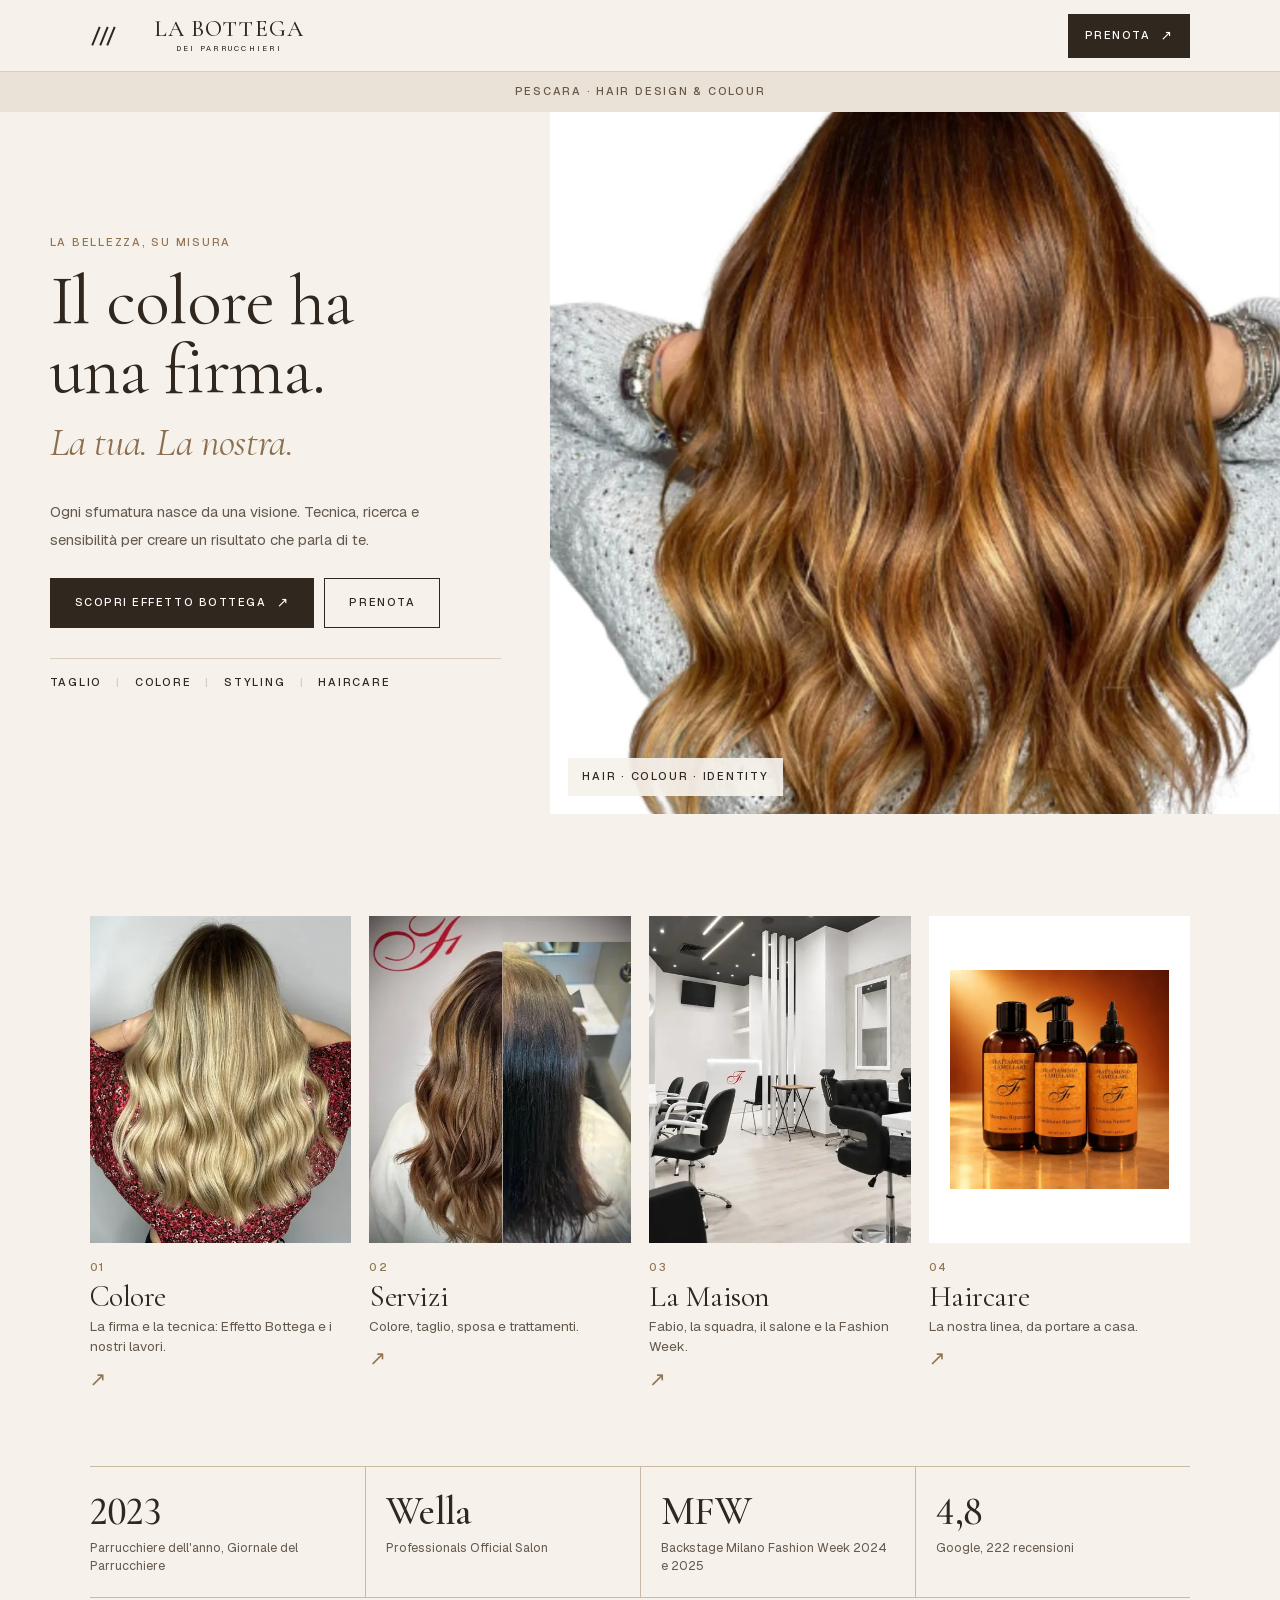
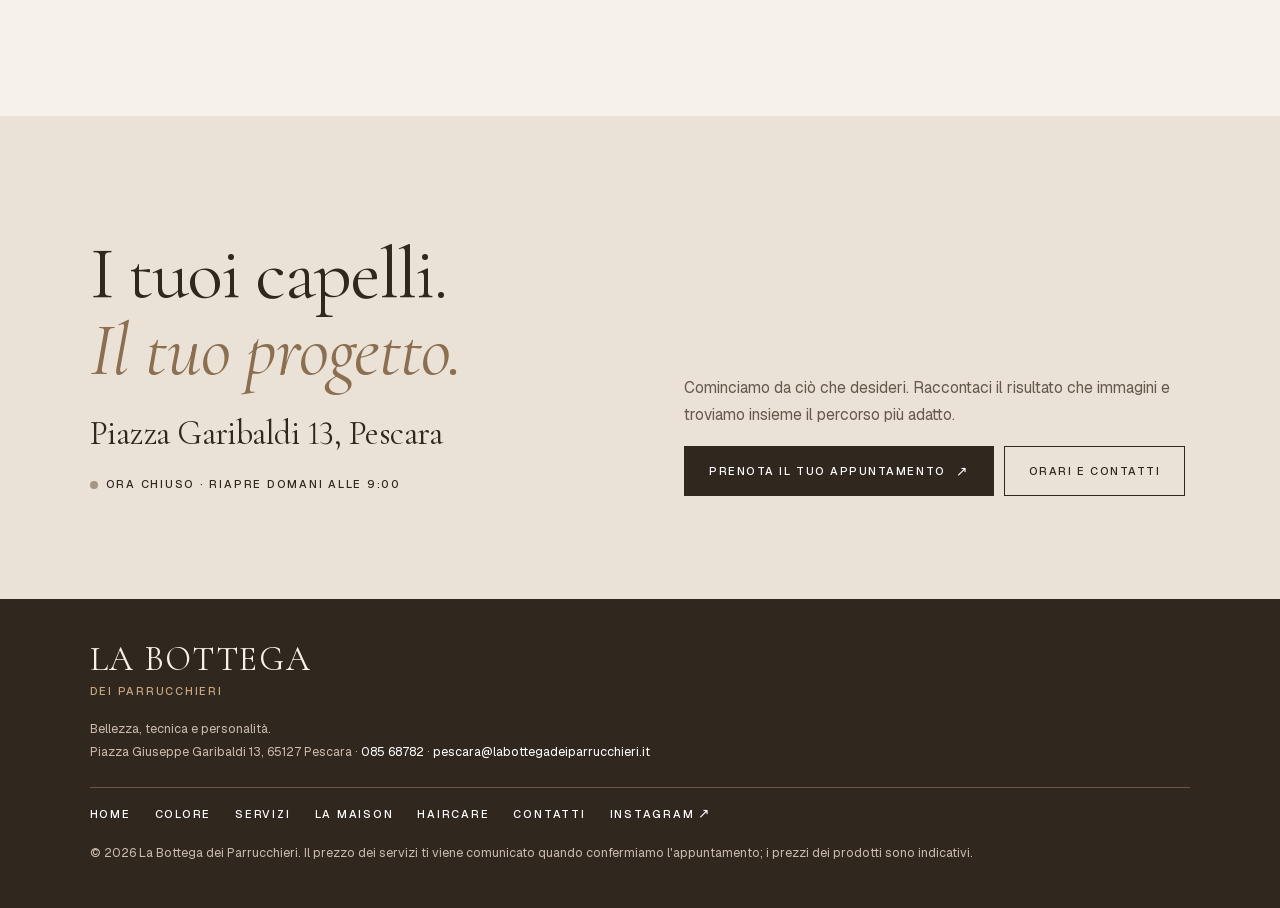
==== commit 3c0506c4: "feat: sharper home hero from Fabio's 1080px original (phones keep the light file)" ====
--- a/index.html
+++ b/index.html
@@ -9,7 +9,7 @@
 <link rel="icon" href="img/favicon.png" type="image/png">
 <link rel="preload" href="fonts/Cormorant.woff2" as="font" type="font/woff2" crossorigin>
 <link rel="preload" href="fonts/Geist.woff2" as="font" type="font/woff2" crossorigin>
-<link rel="preload" as="image" href="img/colore-cinnamon-caramel.webp" imagesrcset="img/m/colore-cinnamon-caramel.webp 480w, img/colore-cinnamon-caramel.webp 720w" imagesizes="(max-width:760px) 100vw, 57vw" fetchpriority="high">
+<link rel="preload" as="image" href="img/hero-cinnamon.webp" imagesrcset="img/m/colore-cinnamon-caramel.webp 480w, img/colore-cinnamon-caramel.webp 720w, img/hero-cinnamon.webp 1080w" imagesizes="(max-width:760px) 64vw, 57vw" fetchpriority="high">
 <script type="application/ld+json">
 {"@context":"https://schema.org","@type":"HairSalon","name":"La Bottega dei Parrucchieri","founder":{"@type":"Person","name":"Fabio D'Attanasio"},"foundingDate":"2017","address":{"@type":"PostalAddress","streetAddress":"Piazza Giuseppe Garibaldi 13","postalCode":"65127","addressLocality":"Pescara","addressRegion":"PE","addressCountry":"IT"},"telephone":"+39 085 68782","email":"pescara@labottegadeiparrucchieri.it","openingHours":"Mo-Sa 09:00-19:00","sameAs":["https://www.instagram.com/la.bottega.dei.parrucchieri/","https://www.facebook.com/parrucchieridipescara"]}
 </script>
@@ -36,7 +36,7 @@
     <p class="eyebrow pills"><span>Taglio</span><span>Colore</span><span>Styling</span><span>Haircare</span></p>
   </div>
   <figure class="hero-img">
-    <img src="img/colore-cinnamon-caramel.webp" srcset="img/m/colore-cinnamon-caramel.webp 480w, img/colore-cinnamon-caramel.webp 720w" sizes="(max-width:760px) 100vw, 57vw" width="720" height="900" alt="Balayage Cinnamon Caramel, lavoro del salone" fetchpriority="high" decoding="async">
+    <img src="img/hero-cinnamon.webp" srcset="img/m/colore-cinnamon-caramel.webp 480w, img/colore-cinnamon-caramel.webp 720w, img/hero-cinnamon.webp 1080w" sizes="(max-width:760px) 64vw, 57vw" width="1080" height="1350" alt="Balayage Cinnamon Caramel, lavoro del salone" fetchpriority="high" decoding="async">
     <figcaption class="eyebrow">Hair · Colour · Identity</figcaption>
   </figure>
 </section>
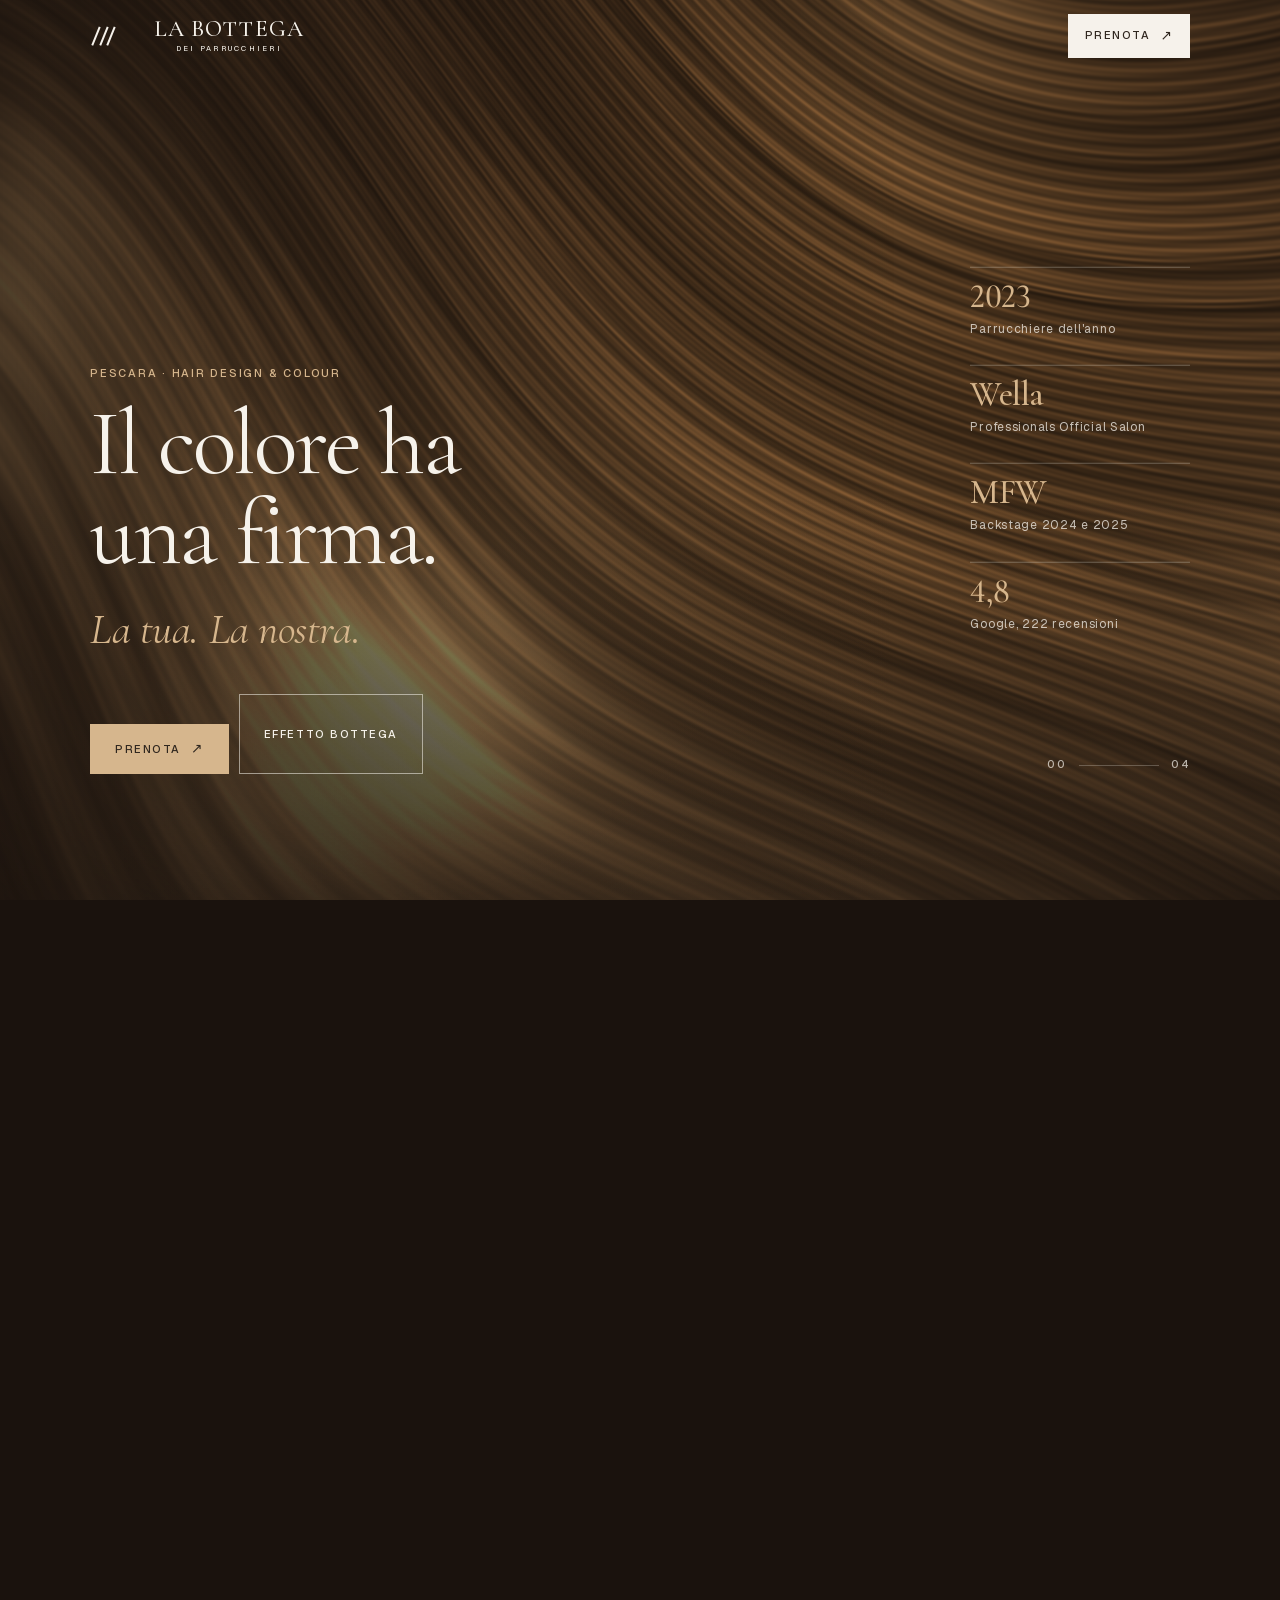
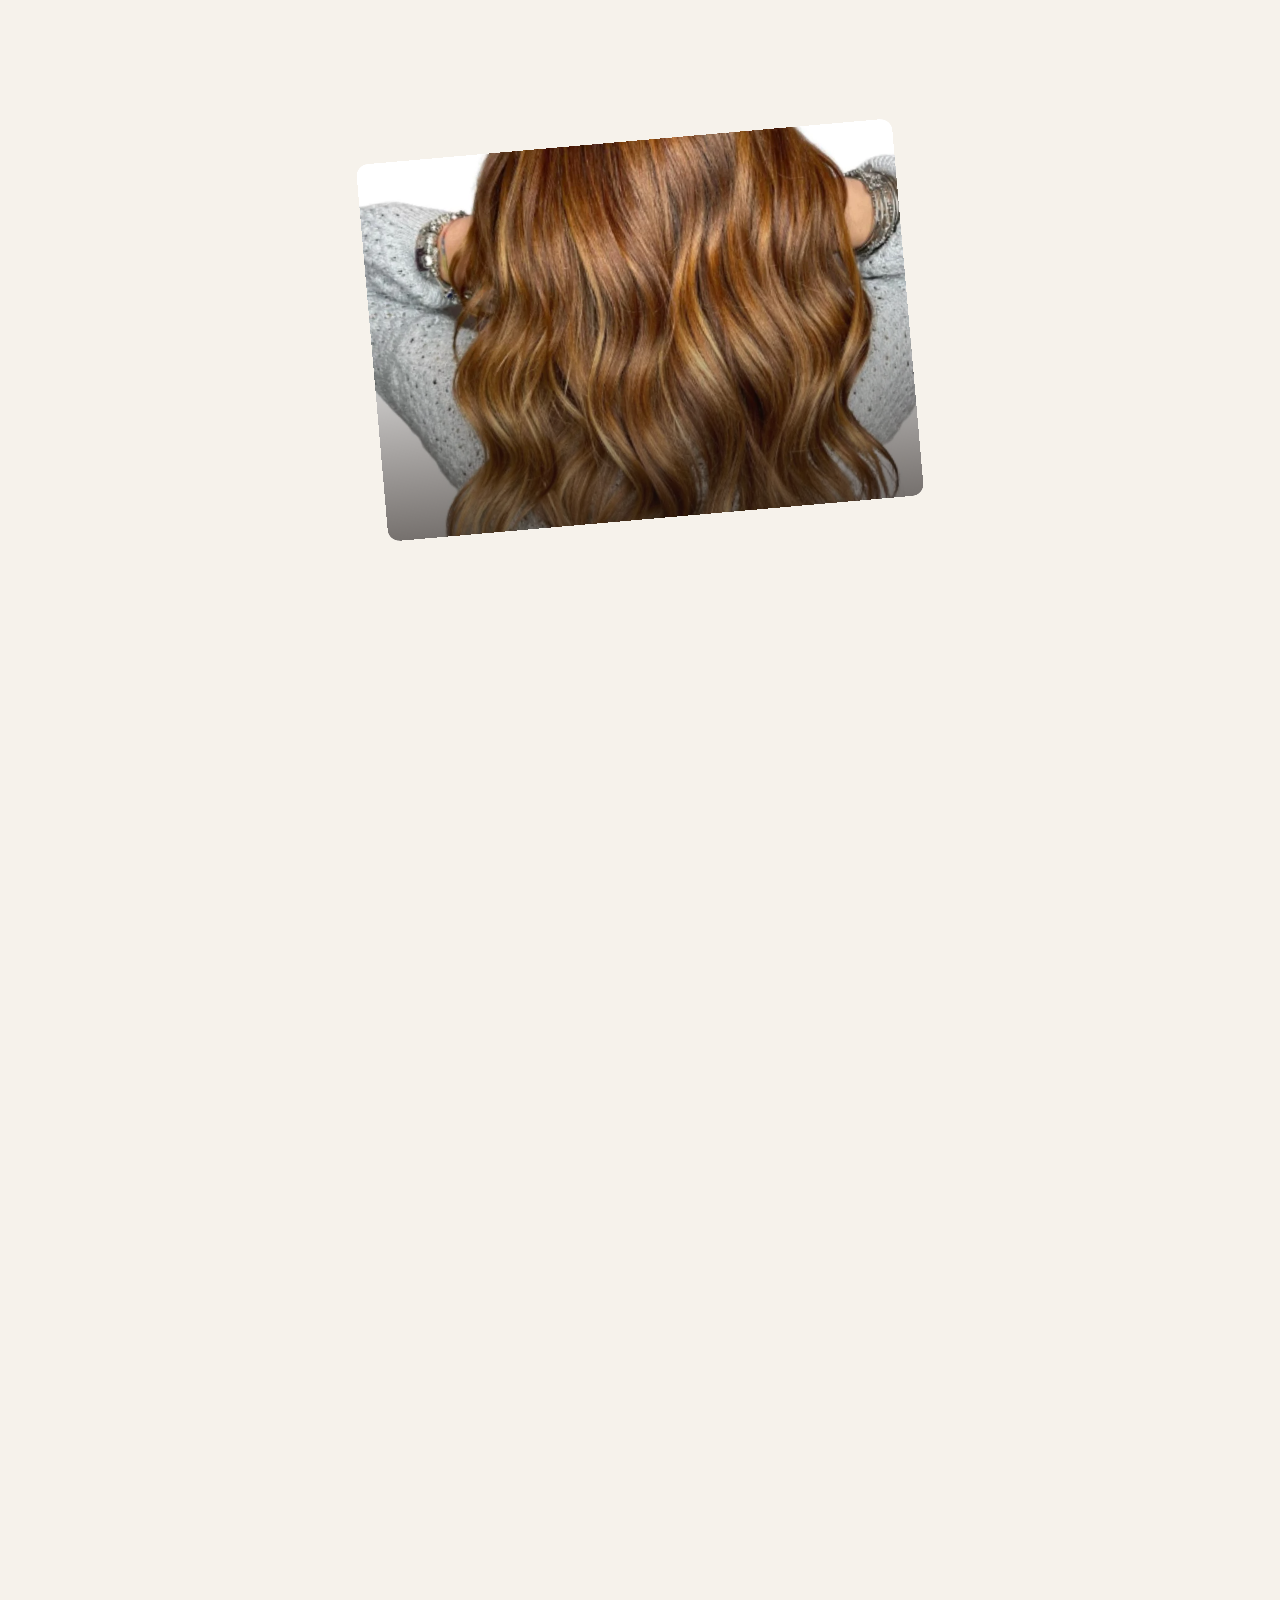
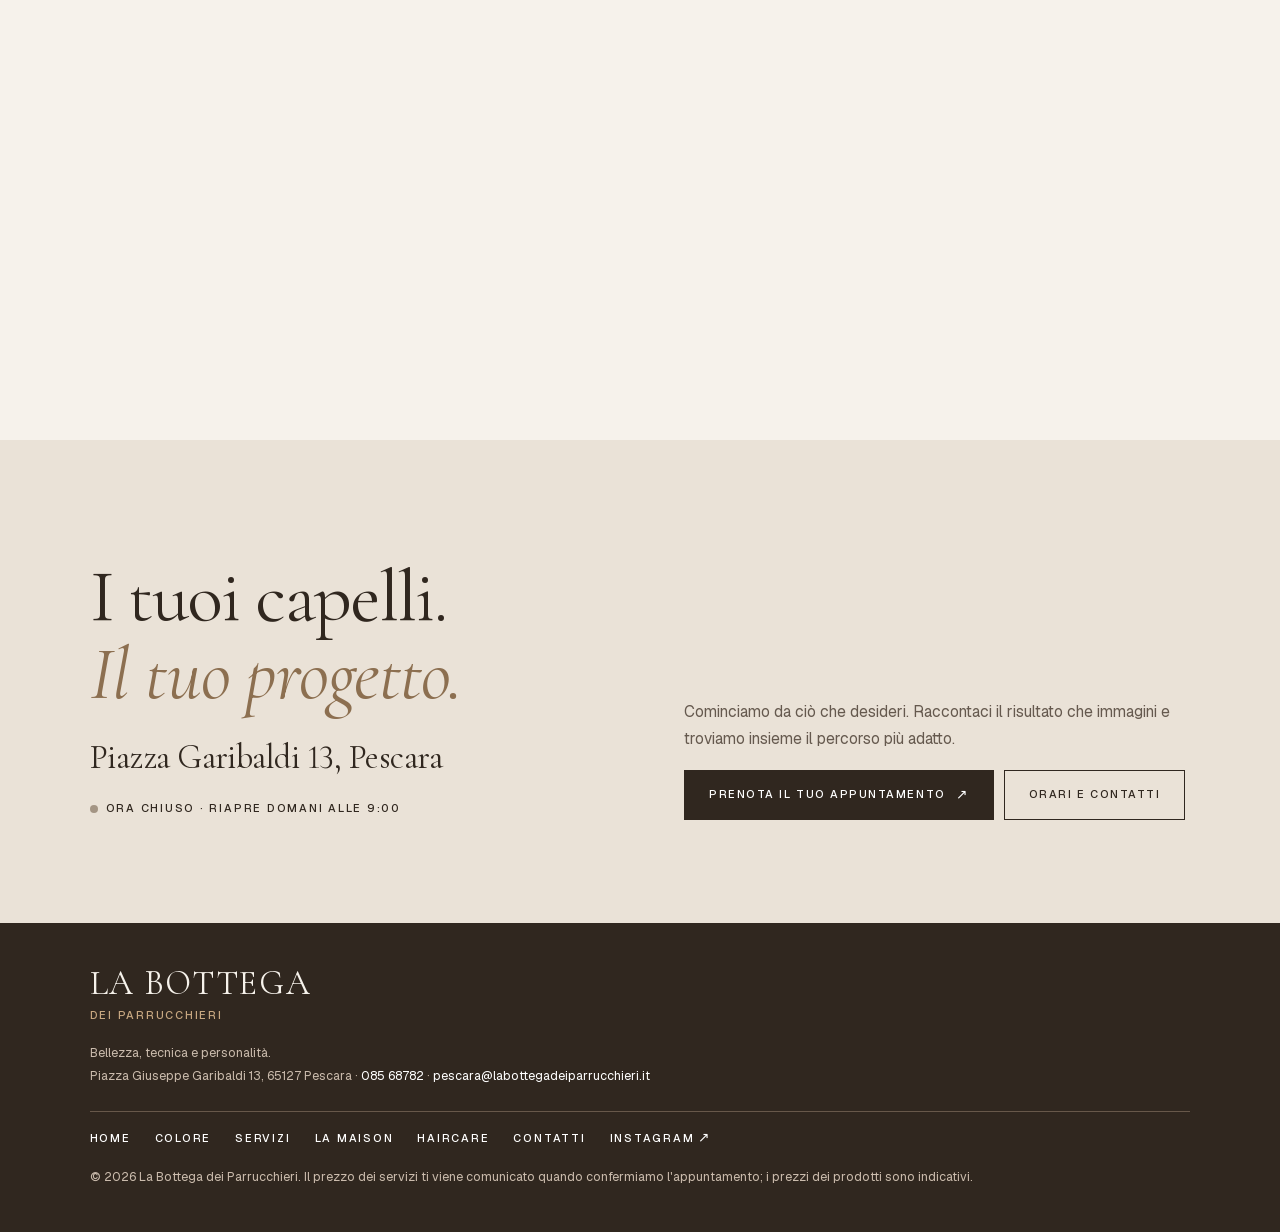
==== commit 0b107651: "feat: 3D-driven redesign: bronze hair WebGL stage, scroll chapters, photo reveal Home: deep-brown pi" ====
--- a/index.html
+++ b/index.html
@@ -5,17 +5,18 @@
 <meta name="viewport" content="width=device-width, initial-scale=1, viewport-fit=cover">
 <title>La Bottega dei Parrucchieri · Hair design &amp; colour a Pescara</title>
 <meta name="description" content="Il colore ha una firma. Salone donna e uomo in Piazza Garibaldi 13 a Pescara, dal 2017: colore e schiariture, Effetto Bottega, taglio, sposa, trattamenti e la linea Haircare La Bottega. Fabio D'Attanasio, Parrucchiere dell'anno 2023.">
-<meta name="theme-color" content="#f6f2eb">
+<meta name="theme-color" content="#1a120d">
 <link rel="icon" href="img/favicon.png" type="image/png">
 <link rel="preload" href="fonts/Cormorant.woff2" as="font" type="font/woff2" crossorigin>
 <link rel="preload" href="fonts/Geist.woff2" as="font" type="font/woff2" crossorigin>
-<link rel="preload" as="image" href="img/hero-cinnamon.webp" imagesrcset="img/m/colore-cinnamon-caramel.webp 480w, img/colore-cinnamon-caramel.webp 720w, img/hero-cinnamon.webp 1080w" imagesizes="(max-width:760px) 64vw, 57vw" fetchpriority="high">
 <script type="application/ld+json">
 {"@context":"https://schema.org","@type":"HairSalon","name":"La Bottega dei Parrucchieri","founder":{"@type":"Person","name":"Fabio D'Attanasio"},"foundingDate":"2017","address":{"@type":"PostalAddress","streetAddress":"Piazza Giuseppe Garibaldi 13","postalCode":"65127","addressLocality":"Pescara","addressRegion":"PE","addressCountry":"IT"},"telephone":"+39 085 68782","email":"pescara@labottegadeiparrucchieri.it","openingHours":"Mo-Sa 09:00-19:00","sameAs":["https://www.instagram.com/la.bottega.dei.parrucchieri/","https://www.facebook.com/parrucchieridipescara"]}
 </script>
-<link rel="stylesheet" href="css/site.css?v=6">
+<link rel="stylesheet" href="css/site.css?v=7">
 </head>
-<body data-page="index.html">
+<body class="home" data-page="index.html">
+
+<div class="loader" aria-hidden="true"><span class="serif">La Bottega</span><i></i></div>
 
 <header class="top">
   <button class="menu-btn" type="button" id="menuBtn" aria-label="Apri il menu" aria-haspopup="dialog" aria-controls="menu"><i></i><i></i><i></i></button>
@@ -24,36 +25,36 @@
 </header>
 
 <main id="home">
-<p class="strap eyebrow">Pescara · Hair design &amp; colour</p>
+<section class="stage" id="stage" aria-label="La Bottega dei Parrucchieri">
+  <div class="pin">
+    <canvas class="hair" data-scroll="#stage" aria-hidden="true"></canvas>
 
-<section class="hero" aria-labelledby="h-hero">
-  <div class="hero-copy">
-    <p class="eyebrow bz">La bellezza, su misura</p>
-    <h1 class="serif" id="h-hero">Il colore ha<br>una firma.</h1>
-    <p class="serif it">La tua. La nostra.</p>
-    <p class="body">Ogni sfumatura nasce da una visione. Tecnica, ricerca e sensibilità per creare un risultato che parla di te.</p>
-    <div class="row-b"><a class="btn" href="colore.html#tecnica">Scopri Effetto Bottega<i class="ar" aria-hidden="true">↗︎</i></a><button class="btn ol" type="button" data-book>Prenota</button></div>
-    <p class="eyebrow pills"><span>Taglio</span><span>Colore</span><span>Styling</span><span>Haircare</span></p>
+    <div class="ch ch0" data-a="-1" data-b=".16">
+      <p class="eyebrow">Pescara · Hair design &amp; colour</p>
+      <h1 class="serif">Il colore ha<br>una firma.</h1>
+      <p class="serif it">La tua. La nostra.</p>
+      <div class="row-b"><button class="btn gold" type="button" data-book>Prenota<i class="ar" aria-hidden="true">↗︎</i></button><a class="btn ghost" href="colore.html#tecnica">Effetto Bottega</a></div>
+    </div>
+    <a class="ch" href="colore.html" data-a=".2" data-b=".36"><span class="eyebrow">01 / Colore</span><b class="serif">Non un colore qualsiasi.<br><i>Il tuo.</i></b><span class="go">La firma e la tecnica<i class="ar" aria-hidden="true">↗︎</i></span></a>
+    <a class="ch" href="servizi.html" data-a=".4" data-b=".56"><span class="eyebrow">02 / Servizi</span><b class="serif">Un progetto<br><i>per i tuoi capelli.</i></b><span class="go">Colore, taglio, sposa, trattamenti<i class="ar" aria-hidden="true">↗︎</i></span></a>
+    <a class="ch" href="maison.html" data-a=".6" data-b=".76"><span class="eyebrow">03 / La Maison</span><b class="serif">Esperienza. Ricerca.<br><i>Visione.</i></b><span class="go">Fabio, la squadra, il salone<i class="ar" aria-hidden="true">↗︎</i></span></a>
+    <a class="ch" href="shop.html" data-a=".8" data-b="2"><span class="eyebrow">04 / Haircare</span><b class="serif">La bellezza<br><i>continua a casa.</i></b><span class="go">La nostra linea<i class="ar" aria-hidden="true">↗︎</i></span></a>
+
+    <ul class="spec" aria-label="Riconoscimenti">
+      <li data-a=".18"><b class="serif">2023</b><span>Parrucchiere dell'anno</span></li>
+      <li data-a=".38"><b class="serif">Wella</b><span>Professionals Official Salon</span></li>
+      <li data-a=".58"><b class="serif">MFW</b><span>Backstage 2024 e 2025</span></li>
+      <li data-a=".78"><b class="serif">4,8</b><span>Google, 222 recensioni</span></li>
+    </ul>
+    <div class="meter" aria-hidden="true"><span class="eyebrow" id="chN">00</span><i><b id="chBar"></b></i><span class="eyebrow">04</span></div>
   </div>
-  <figure class="hero-img">
-    <img src="img/hero-cinnamon.webp" srcset="img/m/colore-cinnamon-caramel.webp 480w, img/colore-cinnamon-caramel.webp 720w, img/hero-cinnamon.webp 1080w" sizes="(max-width:760px) 64vw, 57vw" width="1080" height="1350" alt="Balayage Cinnamon Caramel, lavoro del salone" fetchpriority="high" decoding="async">
-    <figcaption class="eyebrow">Hair · Colour · Identity</figcaption>
-  </figure>
 </section>
 
-<section class="sec explore" aria-label="Esplora La Bottega">
-  <ul class="tiles">
-    <li><a href="colore.html"><span class="ti"><img src="img/m/colore-biondo-vaniglia.webp" width="480" height="600" alt="" loading="lazy" decoding="async"></span><span class="eyebrow bz">01</span><b class="serif">Colore</b><span>La firma e la tecnica: Effetto Bottega e i nostri lavori.</span><i class="ar" aria-hidden="true">↗︎</i></a></li>
-    <li><a href="servizi.html"><span class="ti"><img src="img/m/colore-prima-dopo.webp" width="480" height="702" alt="" loading="lazy" decoding="async"></span><span class="eyebrow bz">02</span><b class="serif">Servizi</b><span>Colore, taglio, sposa e trattamenti.</span><i class="ar" aria-hidden="true">↗︎</i></a></li>
-    <li><a href="maison.html"><span class="ti"><img src="img/m/reception.webp" width="480" height="637" alt="" loading="lazy" decoding="async"></span><span class="eyebrow bz">03</span><b class="serif">La Maison</b><span>Fabio, la squadra, il salone e la Fashion Week.</span><i class="ar" aria-hidden="true">↗︎</i></a></li>
-    <li><a href="shop.html"><span class="ti prod"><img src="img/shop/sm/kit-lamellare.webp" width="480" height="480" alt="" loading="lazy" decoding="async"></span><span class="eyebrow bz">04</span><b class="serif">Haircare</b><span>La nostra linea, da portare a casa.</span><i class="ar" aria-hidden="true">↗︎</i></a></li>
-  </ul>
-  <ul class="cred">
-    <li><b class="serif">2023</b><span>Parrucchiere dell'anno, Giornale del Parrucchiere</span></li>
-    <li><b class="serif">Wella</b><span>Professionals Official Salon</span></li>
-    <li><b class="serif">MFW</b><span>Backstage Milano Fashion Week 2024 e 2025</span></li>
-    <li><b class="serif">4,8</b><span>Google, 222 recensioni</span></li>
-  </ul>
+<section class="reveal" id="reveal" aria-labelledby="h-reveal">
+  <div class="pin">
+    <figure class="rv-img"><img src="img/hero-cinnamon.webp" srcset="img/m/colore-cinnamon-caramel.webp 480w, img/colore-cinnamon-caramel.webp 720w, img/hero-cinnamon.webp 1080w" sizes="(max-width:760px) 60vw, 100vw" width="1080" height="1350" alt="Balayage Cinnamon Caramel, lavoro del salone" loading="lazy" decoding="async"></figure>
+    <h2 class="serif rv-t" id="h-reveal">Ogni persona, una storia.<br><i>Ogni colore, una firma.</i></h2>
+  </div>
 </section>
 
 <section id="contatti" class="sec sand" aria-labelledby="h-contatti">
@@ -81,6 +82,7 @@
 
 <div class="sticky-book" id="stickyBook"><small>Il tuo prossimo look<br><strong>Comincia da una consulenza.</strong></small><button class="btn sm" type="button" data-book data-svc="Consulenza colore">Prenota<i class="ar" aria-hidden="true">↗︎</i></button></div>
 <div id="toast" role="status" aria-live="polite"></div>
-<script src="js/site.js?v=6" defer></script>
+<script src="js/hair.js?v=7" defer></script>
+<script src="js/site.js?v=7" defer></script>
 </body>
 </html>
--- a/css/site.css
+++ b/css/site.css
@@ -428,4 +428,94 @@
   .tiles b{font-size:25px}
 }
 
+/* ===== Home 3D: palco marrone profondo, capelli in bronzo, capitoli che scorrono =====
+   Riferimenti: Cartier Roadster (oggetto unico su palco scuro, etichette), Il Colorista (frasi enormi),
+   Nymphai (intro col marchio), Fitosauna (foto che si apre a tutto schermo). */
+:root{--stage:#1a120d;--ivory:#f6f2eb}
+.loader{position:fixed;inset:0;z-index:90;display:grid;place-items:center;background:var(--stage);color:var(--ivory);pointer-events:none;animation:introOut .7s var(--ease) .75s both}
+.loader .serif{font-size:clamp(34px,6vw,64px);letter-spacing:.06em;text-transform:uppercase;animation:rise .8s var(--ease) both}
+.loader i{position:absolute;left:50%;bottom:22%;width:120px;height:1px;margin-left:-60px;background:rgba(246,242,235,.25);overflow:hidden}
+.loader i::after{content:"";position:absolute;inset:0;background:var(--gold);transform-origin:left;animation:load .7s var(--ease) both}
+@keyframes load{from{transform:scaleX(0)}}
+@keyframes introOut{to{opacity:0;visibility:hidden}}
+
+.home .top{position:fixed;left:0;right:0;transition:background-color .4s,border-color .4s,color .4s}
+.home .top.over{background:transparent;border-color:transparent;color:var(--ivory);-webkit-backdrop-filter:none;backdrop-filter:none}
+.home .top.over .menu-btn i{background:var(--ivory)}
+.home .top.over .btn.sm{background:var(--ivory);border-color:var(--ivory);color:var(--ink)}
+
+.stage{position:relative;background:var(--stage);color:var(--ivory)}
+.stage .pin{position:relative;min-height:100svh;overflow:hidden;padding:120px var(--pad) 80px;display:flex;flex-direction:column;gap:64px;justify-content:center}
+canvas.hair{position:absolute;inset:0;width:100%;height:100%;display:block;background:radial-gradient(70% 60% at 50% 45%,#7a5634 0%,#3a271a 45%,var(--stage) 100%)}
+.ch{position:relative;z-index:1;display:block;max-width:15em;color:var(--ivory)}
+.ch .eyebrow{color:var(--gold)}
+.ch h1,.ch b{display:block;font-family:Cormorant,Georgia,serif;font-weight:400;font-size:clamp(46px,7.2vw,112px);line-height:.98;letter-spacing:-.025em;margin:16px 0 10px;padding-bottom:.06em;text-wrap:wrap}
+.ch{max-width:none}
+/* velo scuro dietro ai testi: leggibili anche sopra i riflessi più chiari */
+.stage .pin::after{content:"";position:absolute;inset:0;pointer-events:none;background:linear-gradient(90deg,rgba(26,18,13,.78) 0%,rgba(26,18,13,.35) 45%,rgba(26,18,13,0) 70%),linear-gradient(0deg,rgba(26,18,13,.7) 0%,rgba(26,18,13,0) 45%)}
+.ch,.spec,.meter{z-index:2}
+.ch b i,.ch .it{color:var(--gold);font-style:italic}
+.ch .it{font-size:clamp(28px,3.4vw,52px);margin:0 0 30px}
+.ch .go{display:inline-flex;align-items:center;gap:8px;margin-top:18px;font-size:12px;letter-spacing:.14em;text-transform:uppercase;border-bottom:1px solid rgba(246,242,235,.4);padding-bottom:6px}
+@media (hover:hover){a.ch:hover .ar{transform:translate(3px,-3px)}a.ch:hover .go{border-color:var(--gold)}}
+.btn.ghost{background:transparent;border-color:rgba(246,242,235,.55);color:var(--ivory)}
+@media (hover:hover){.btn.ghost:hover{background:var(--ivory);color:var(--ink);border-color:var(--ivory)}}
+.spec{list-style:none;margin:0;padding:0;position:relative;z-index:1;display:grid;grid-template-columns:repeat(2,minmax(0,1fr));gap:22px 18px;max-width:560px}
+.spec li{border-top:1px solid rgba(246,242,235,.28);padding-top:12px}
+.spec b{display:block;font-size:34px;line-height:1;font-weight:500;color:var(--gold)}
+.spec span{display:block;margin-top:6px;font-size:12px;letter-spacing:.06em;color:rgba(246,242,235,.75)}
+.meter{display:none}
+
+/* con movimento: il palco si ferma sullo schermo e lo scroll guida i capitoli */
+.js3d .stage{height:520svh}
+.js3d .stage .pin{position:sticky;top:0;height:100svh;min-height:0;padding:0;display:block}
+.js3d .ch{position:absolute;left:var(--pad);bottom:clamp(90px,14svh,150px);opacity:0;visibility:hidden;will-change:opacity,transform}
+.js3d .ch.on{visibility:visible}
+.js3d .ch0{opacity:1;visibility:visible}
+.js3d .spec{position:absolute;right:var(--pad);top:50%;transform:translateY(-50%);display:flex;flex-direction:column;gap:26px;width:220px}
+.js3d .spec li{opacity:.18;transform:translateX(16px);transition:opacity .6s var(--ease),transform .6s var(--ease)}
+.js3d .spec li.on{opacity:1;transform:none}
+.js3d .meter{display:flex;position:absolute;right:var(--pad);bottom:clamp(90px,14svh,150px);align-items:center;gap:12px;color:rgba(246,242,235,.7)}
+.meter i{position:relative;display:block;width:80px;height:1px;background:rgba(246,242,235,.25)}
+.meter b{position:absolute;inset:0;background:var(--gold);transform-origin:left;transform:scaleX(0)}
+.js3d .meter b{transform:scaleX(var(--p,0))}
+
+/* la foto vera si apre a tutto schermo (inclinata e piccola, poi piena) */
+.reveal{position:relative;background:var(--ivory)}
+.reveal .pin{position:relative;min-height:100svh;display:grid;place-items:center;overflow:hidden;padding:80px var(--pad)}
+.rv-img{width:min(100%,560px);aspect-ratio:4/5;overflow:hidden;border-radius:4px}
+.rv-img img{width:100%;height:100%;object-fit:cover}
+.rv-t{position:relative;z-index:1;text-align:center;font-size:clamp(40px,6vw,92px);line-height:1.02;letter-spacing:-.025em;margin:40px 0 0;padding-bottom:.06em}
+.js3d .reveal{height:240svh}
+.js3d .reveal .pin{position:sticky;top:0;height:100svh;padding:0}
+.js3d .rv-img{position:absolute;inset:0;width:100%;height:100%;aspect-ratio:auto;transform:scale(.42) rotate(-5deg);border-radius:28px;will-change:transform}
+.js3d .rv-img::after{content:"";position:absolute;inset:0;background:linear-gradient(180deg,rgba(26,18,13,0) 35%,rgba(26,18,13,.6) 100%)}
+.js3d .rv-t{position:absolute;left:var(--pad);right:var(--pad);bottom:clamp(60px,12svh,120px);margin:0;color:var(--ivory);opacity:0}
+.js3d .rv-t i{color:var(--gold)}
+
+@media (max-width:760px){
+  .js3d .stage{height:460svh}
+  .js3d .ch{left:22px;right:22px;bottom:150px;max-width:none}
+  .js3d .spec{left:22px;right:22px;top:auto;bottom:86px;transform:none;width:auto;display:block;height:46px}
+  .js3d .spec li{position:absolute;left:0;right:0;border:0;padding:0;display:flex;align-items:baseline;gap:10px;transform:translateY(8px);opacity:0}
+  .js3d .spec li.on{opacity:0}
+  .js3d .spec li.on:not(:has(~ li.on)){opacity:1;transform:none}
+  .js3d .spec b{font-size:24px}
+  .js3d .meter{display:none}
+  .js3d .reveal{height:200svh}
+  .js3d .rv-t{bottom:110px}
+}
+
+/* pagine interne: il titolo apre su una fascia scura con gli stessi capelli in 3D */
+.page-hero{position:relative;overflow:hidden;background:var(--stage);color:var(--ivory);min-height:min(68svh,640px);display:flex;align-items:flex-end;padding:clamp(110px,14vw,170px) var(--pad) clamp(48px,7vw,90px)}
+.page-hero::after{content:"";position:absolute;inset:0;pointer-events:none;background:linear-gradient(90deg,rgba(26,18,13,.8) 0%,rgba(26,18,13,.35) 55%,rgba(26,18,13,.1) 100%),linear-gradient(0deg,rgba(26,18,13,.65) 0%,rgba(26,18,13,0) 55%)}
+.page-hero .ph{position:relative;z-index:2;max-width:var(--max);width:100%;margin:0 auto}
+.page-hero .eyebrow{color:var(--gold)}
+.page-hero h1.serif{font-size:clamp(50px,7.4vw,118px);line-height:.98;letter-spacing:-.028em;margin:16px 0 18px;text-wrap:wrap}
+.page-hero h1 i{color:var(--gold)}
+.page-hero .intro{color:rgba(246,242,235,.82);max-width:36em}
+.shop-hero.page-hero{padding:clamp(110px,14vw,170px) var(--pad) clamp(48px,7vw,90px)}
+@media (max-width:760px){.page-hero{min-height:62svh;padding:110px 22px 44px}}
+
 @media (prefers-reduced-motion:reduce){*,*::before,*::after{animation:none!important;transition:none!important}}
+@media (prefers-reduced-motion:reduce){.loader{display:none}}
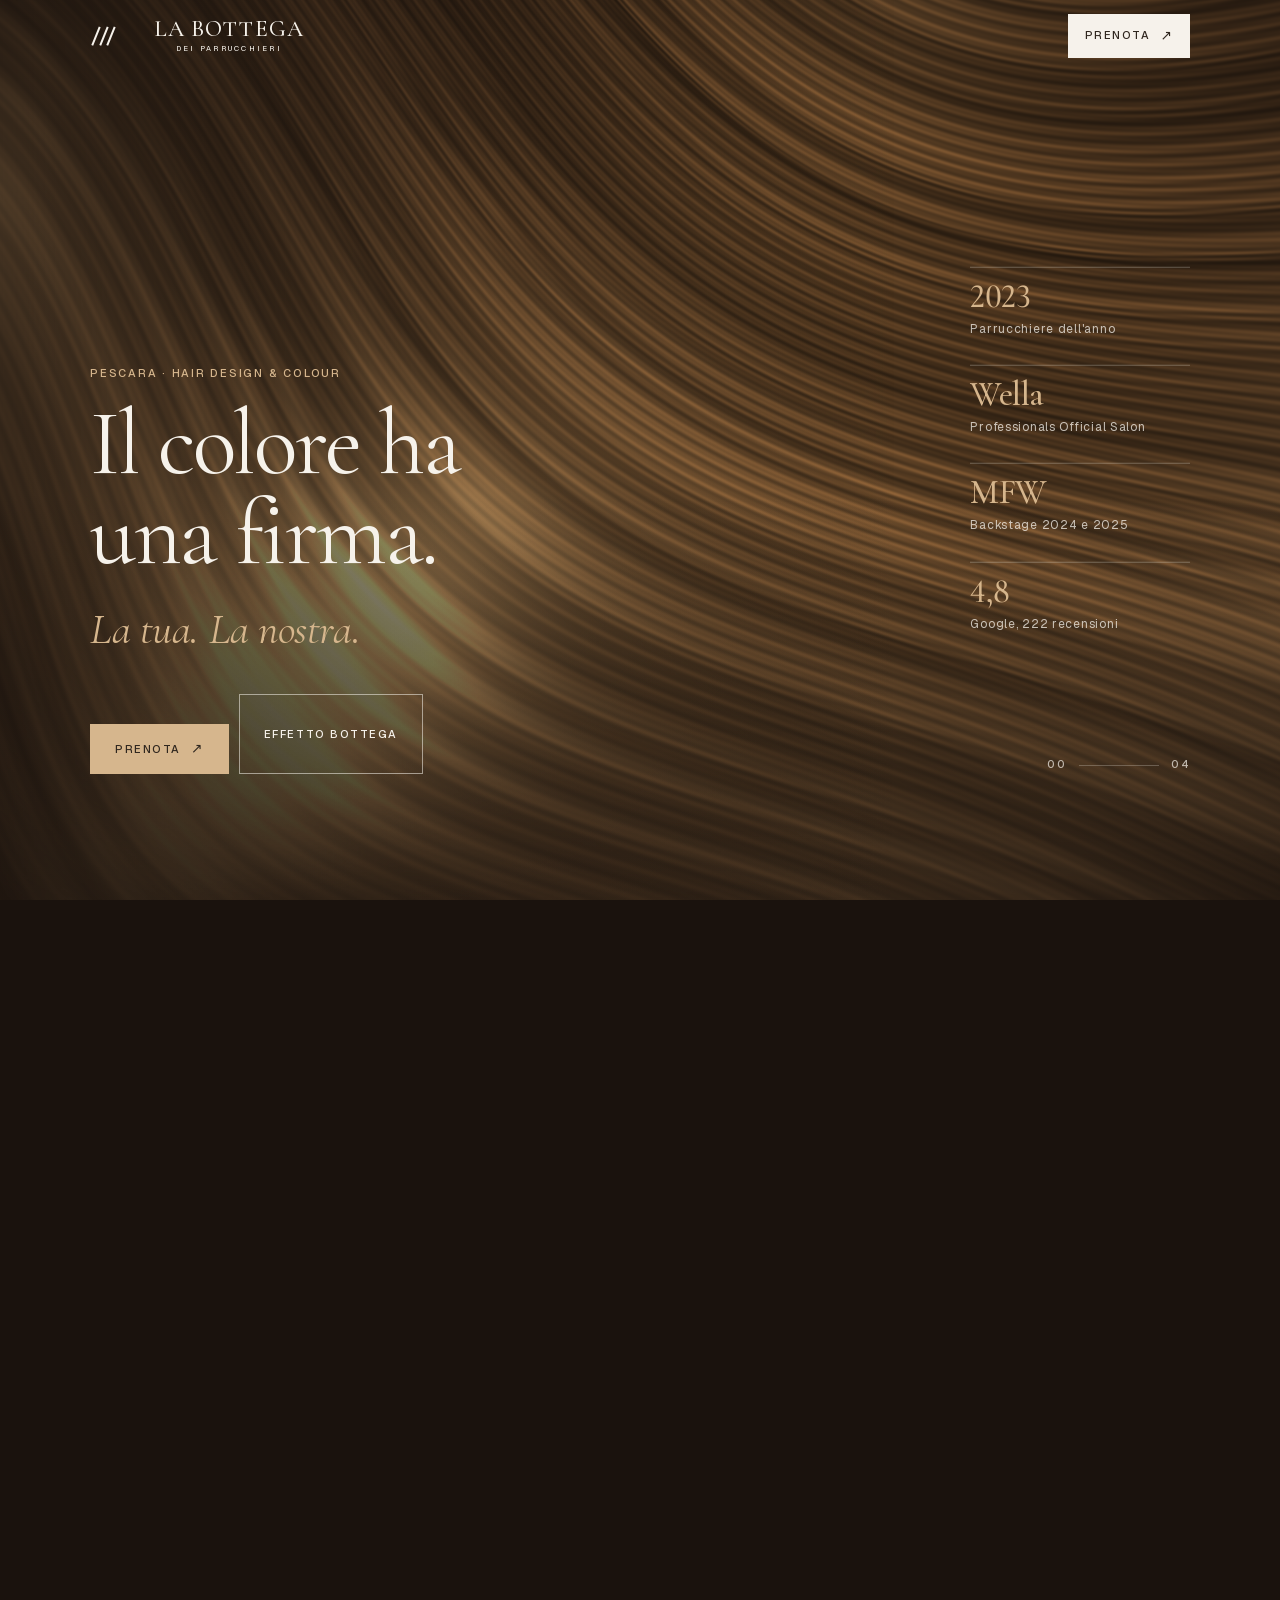
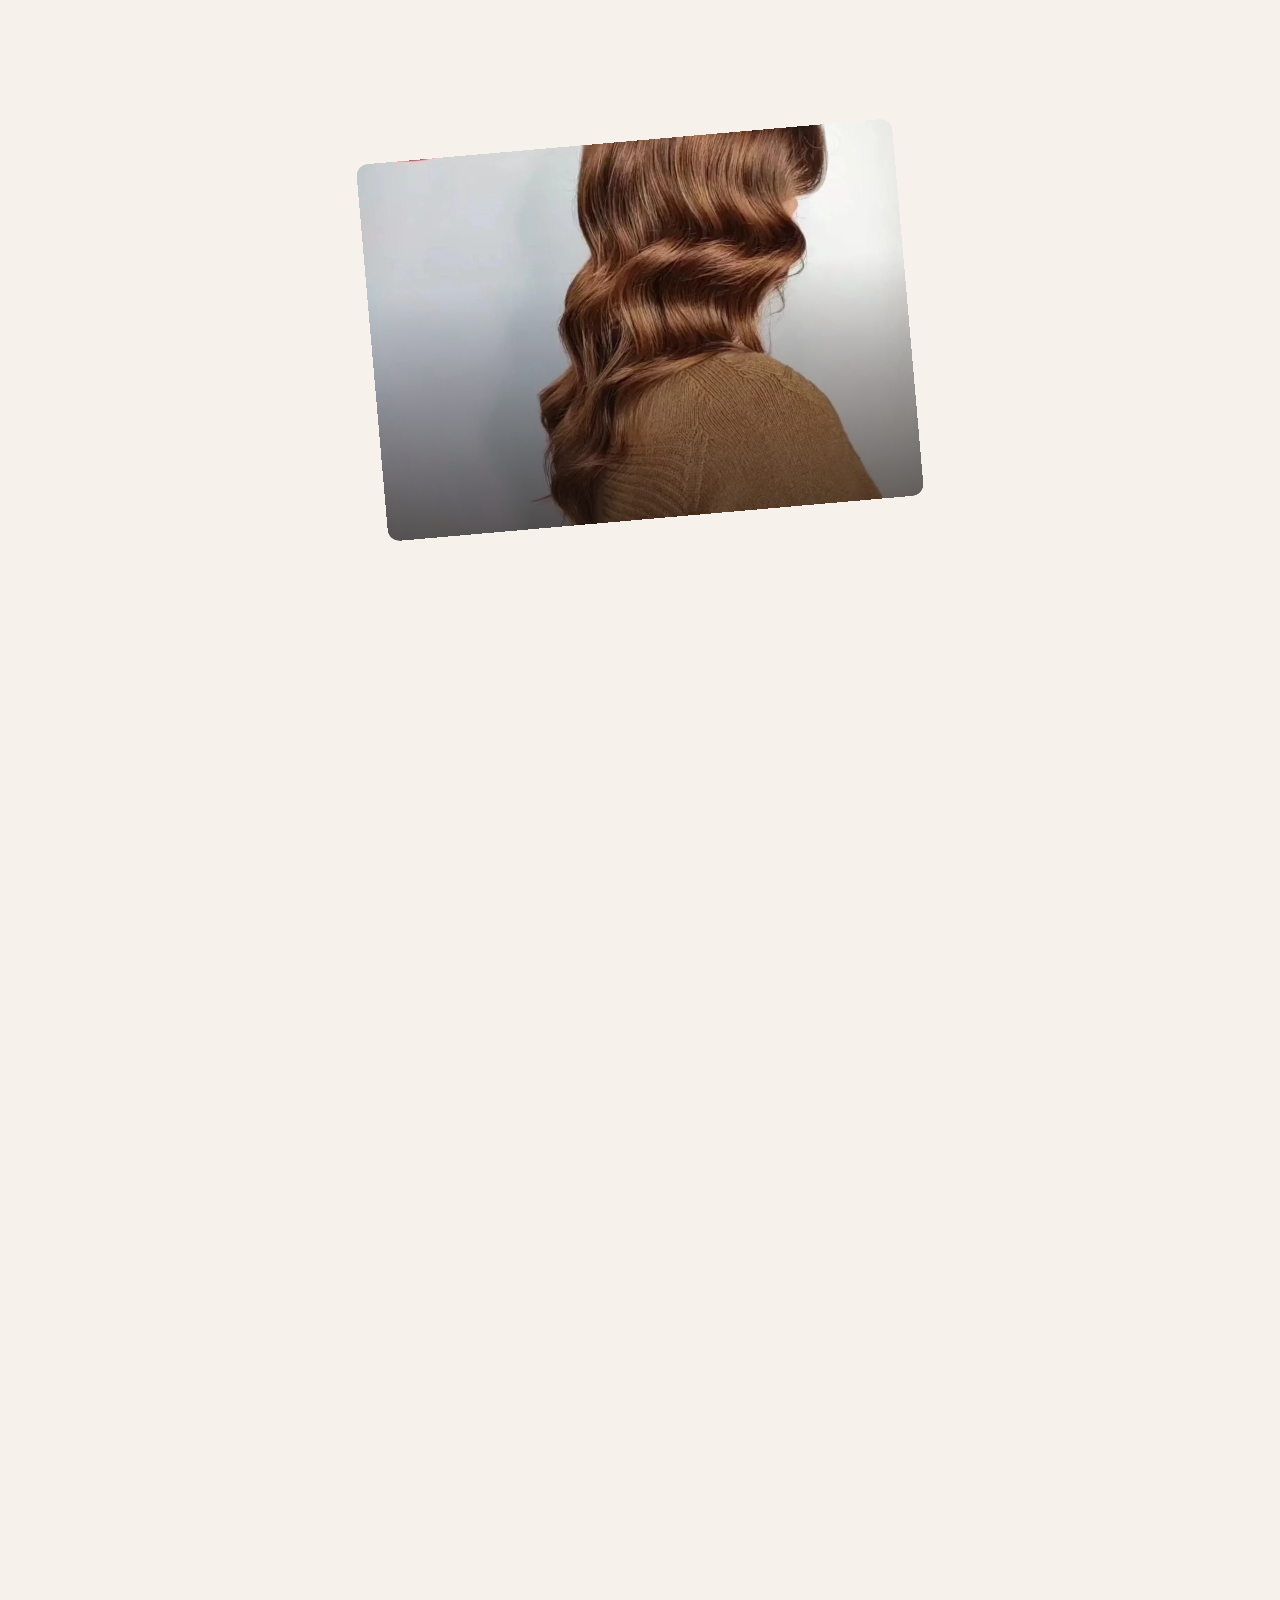
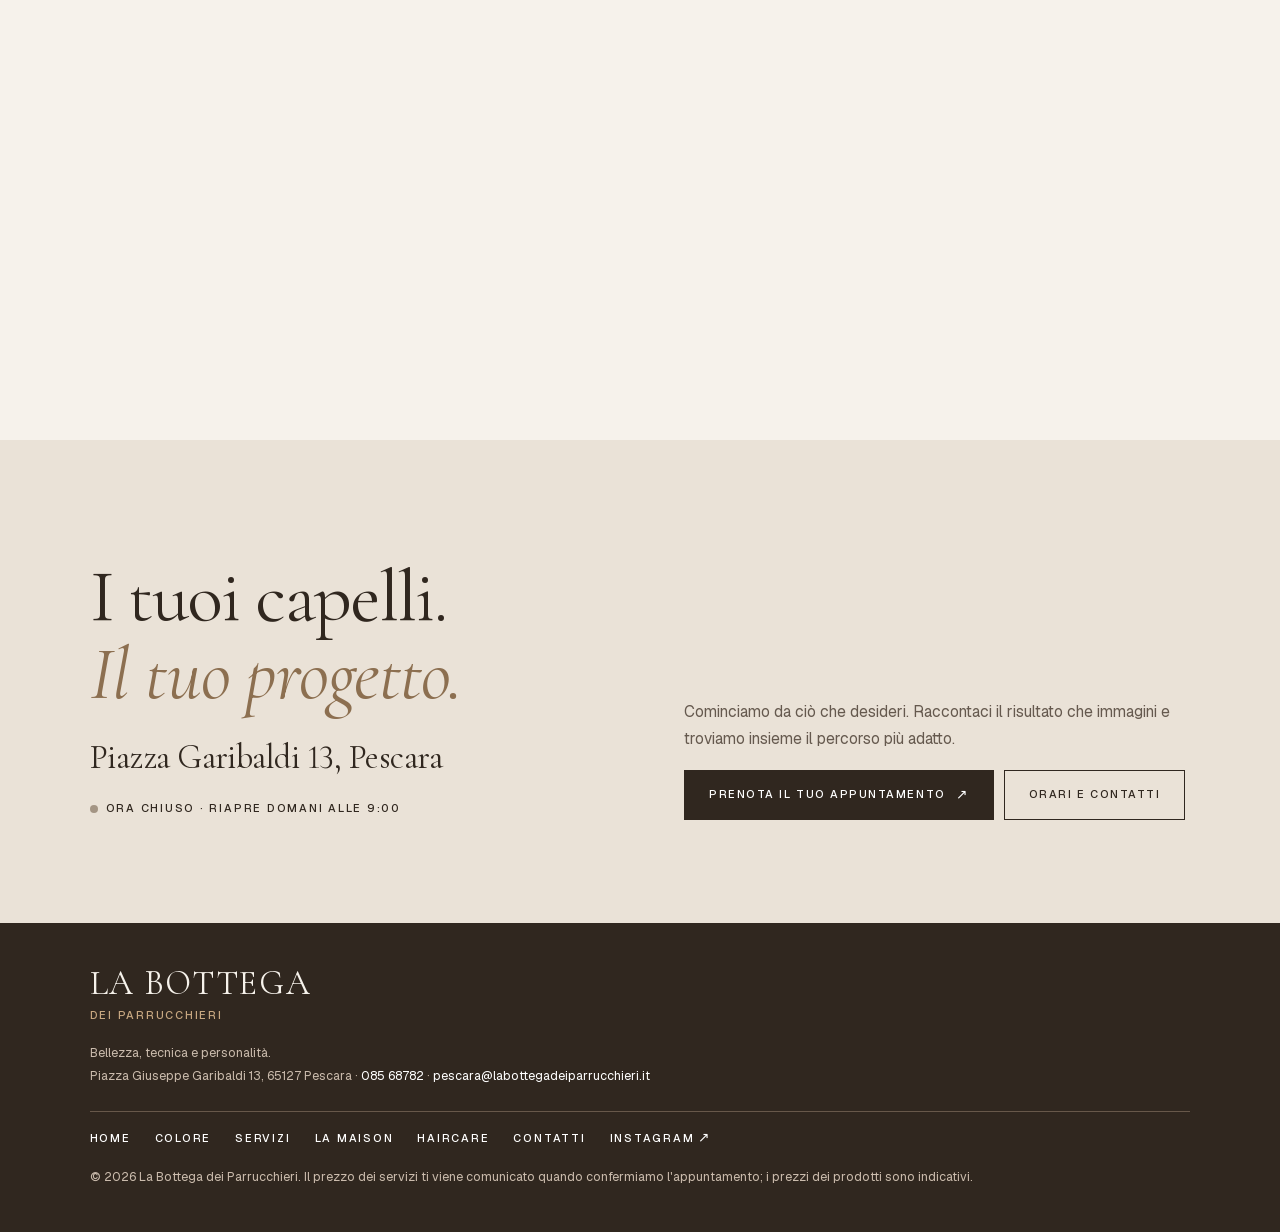
==== commit 38236af7: "feat: home reveal photo is now Caramel Mocha (Fabio's 1150px original)" ====
--- a/index.html
+++ b/index.html
@@ -52,7 +52,7 @@
 
 <section class="reveal" id="reveal" aria-labelledby="h-reveal">
   <div class="pin">
-    <figure class="rv-img"><img src="img/hero-cinnamon.webp" srcset="img/m/colore-cinnamon-caramel.webp 480w, img/colore-cinnamon-caramel.webp 720w, img/hero-cinnamon.webp 1080w" sizes="(max-width:760px) 60vw, 100vw" width="1080" height="1350" alt="Balayage Cinnamon Caramel, lavoro del salone" loading="lazy" decoding="async"></figure>
+    <figure class="rv-img"><img src="img/reveal-caramel.webp" srcset="img/m/reveal-caramel.webp 480w, img/reveal-caramel-720.webp 720w, img/reveal-caramel.webp 1150w" sizes="(max-width:760px) 60vw, 100vw" width="1150" height="1444" alt="Onde morbide Caramel Mocha, lavoro del salone" loading="lazy" decoding="async"></figure>
     <h2 class="serif rv-t" id="h-reveal">Ogni persona, una storia.<br><i>Ogni colore, una firma.</i></h2>
   </div>
 </section>
--- a/css/site.css
+++ b/css/site.css
@@ -484,7 +484,7 @@
 .reveal{position:relative;background:var(--ivory)}
 .reveal .pin{position:relative;min-height:100svh;display:grid;place-items:center;overflow:hidden;padding:80px var(--pad)}
 .rv-img{width:min(100%,560px);aspect-ratio:4/5;overflow:hidden;border-radius:4px}
-.rv-img img{width:100%;height:100%;object-fit:cover}
+.rv-img img{width:100%;height:100%;object-fit:cover;object-position:62% 62%}
 .rv-t{position:relative;z-index:1;text-align:center;font-size:clamp(40px,6vw,92px);line-height:1.02;letter-spacing:-.025em;margin:40px 0 0;padding-bottom:.06em}
 .js3d .reveal{height:240svh}
 .js3d .reveal .pin{position:sticky;top:0;height:100svh;padding:0}
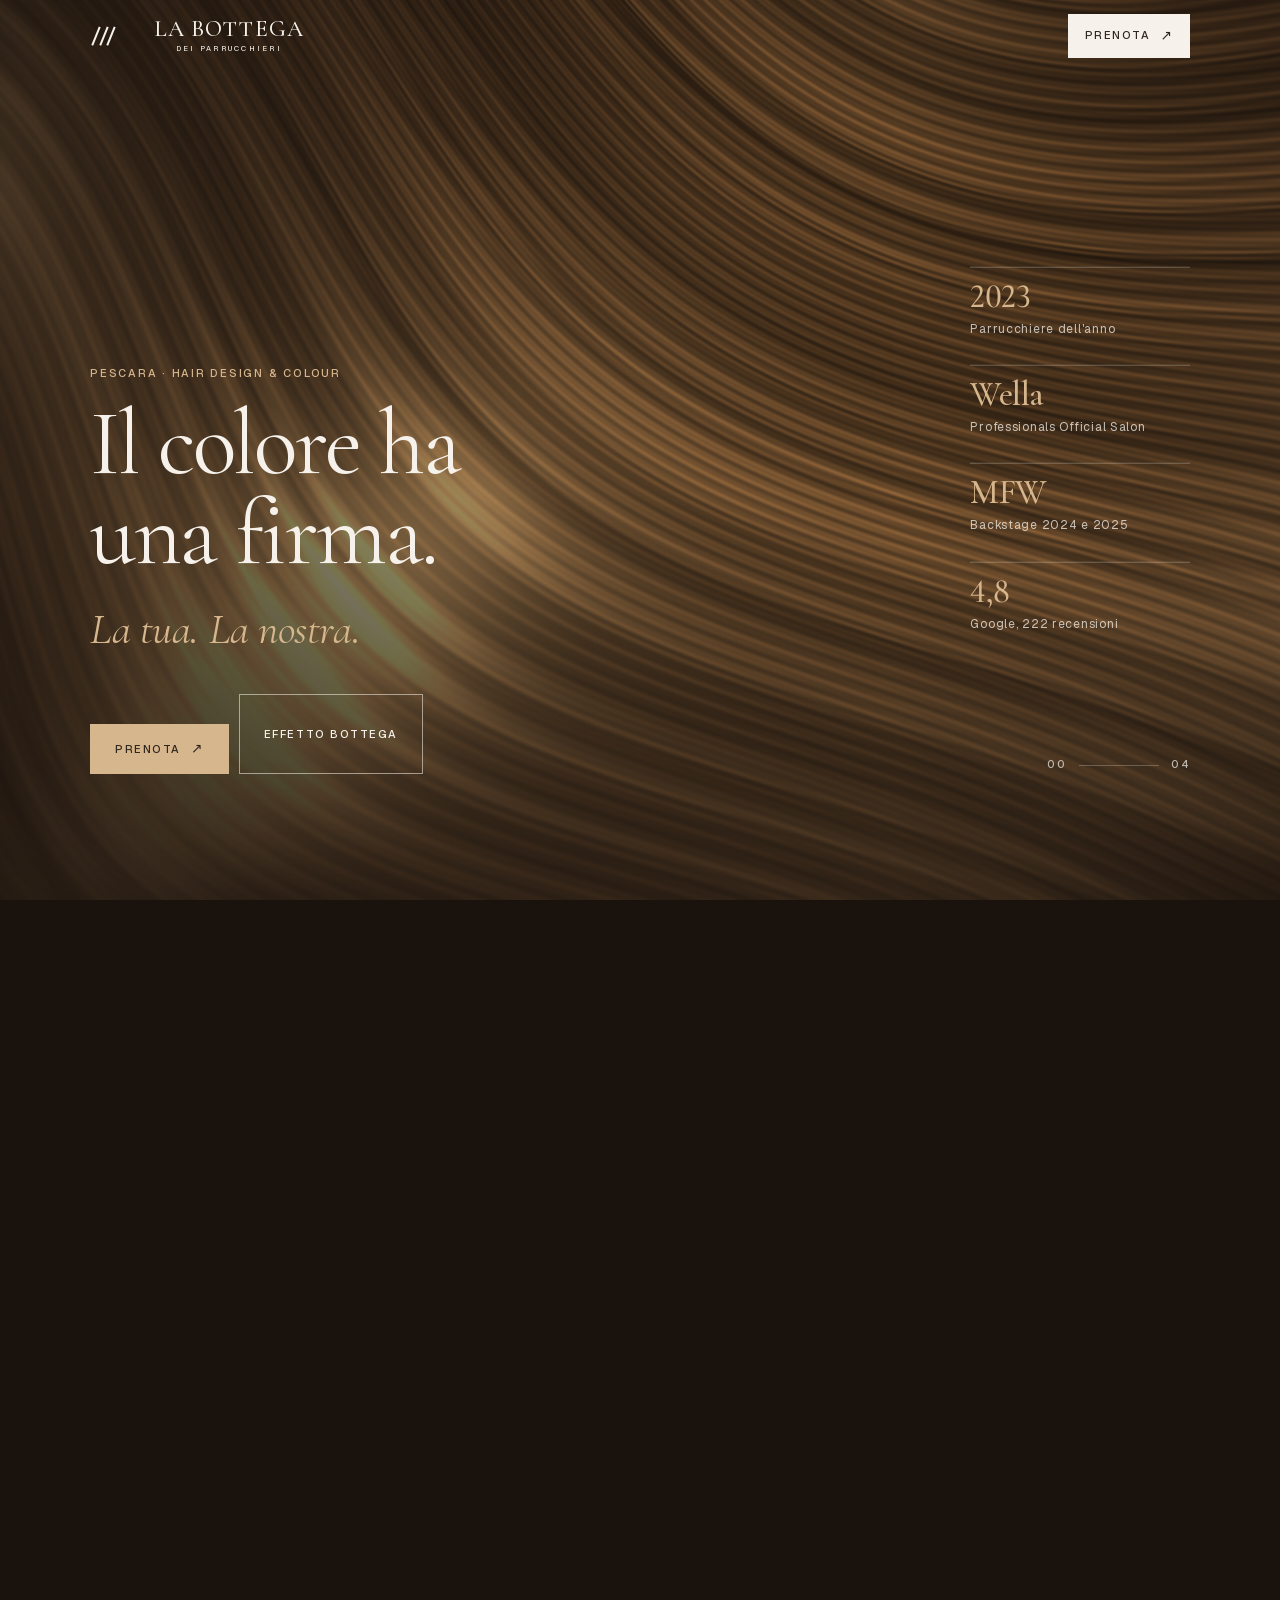
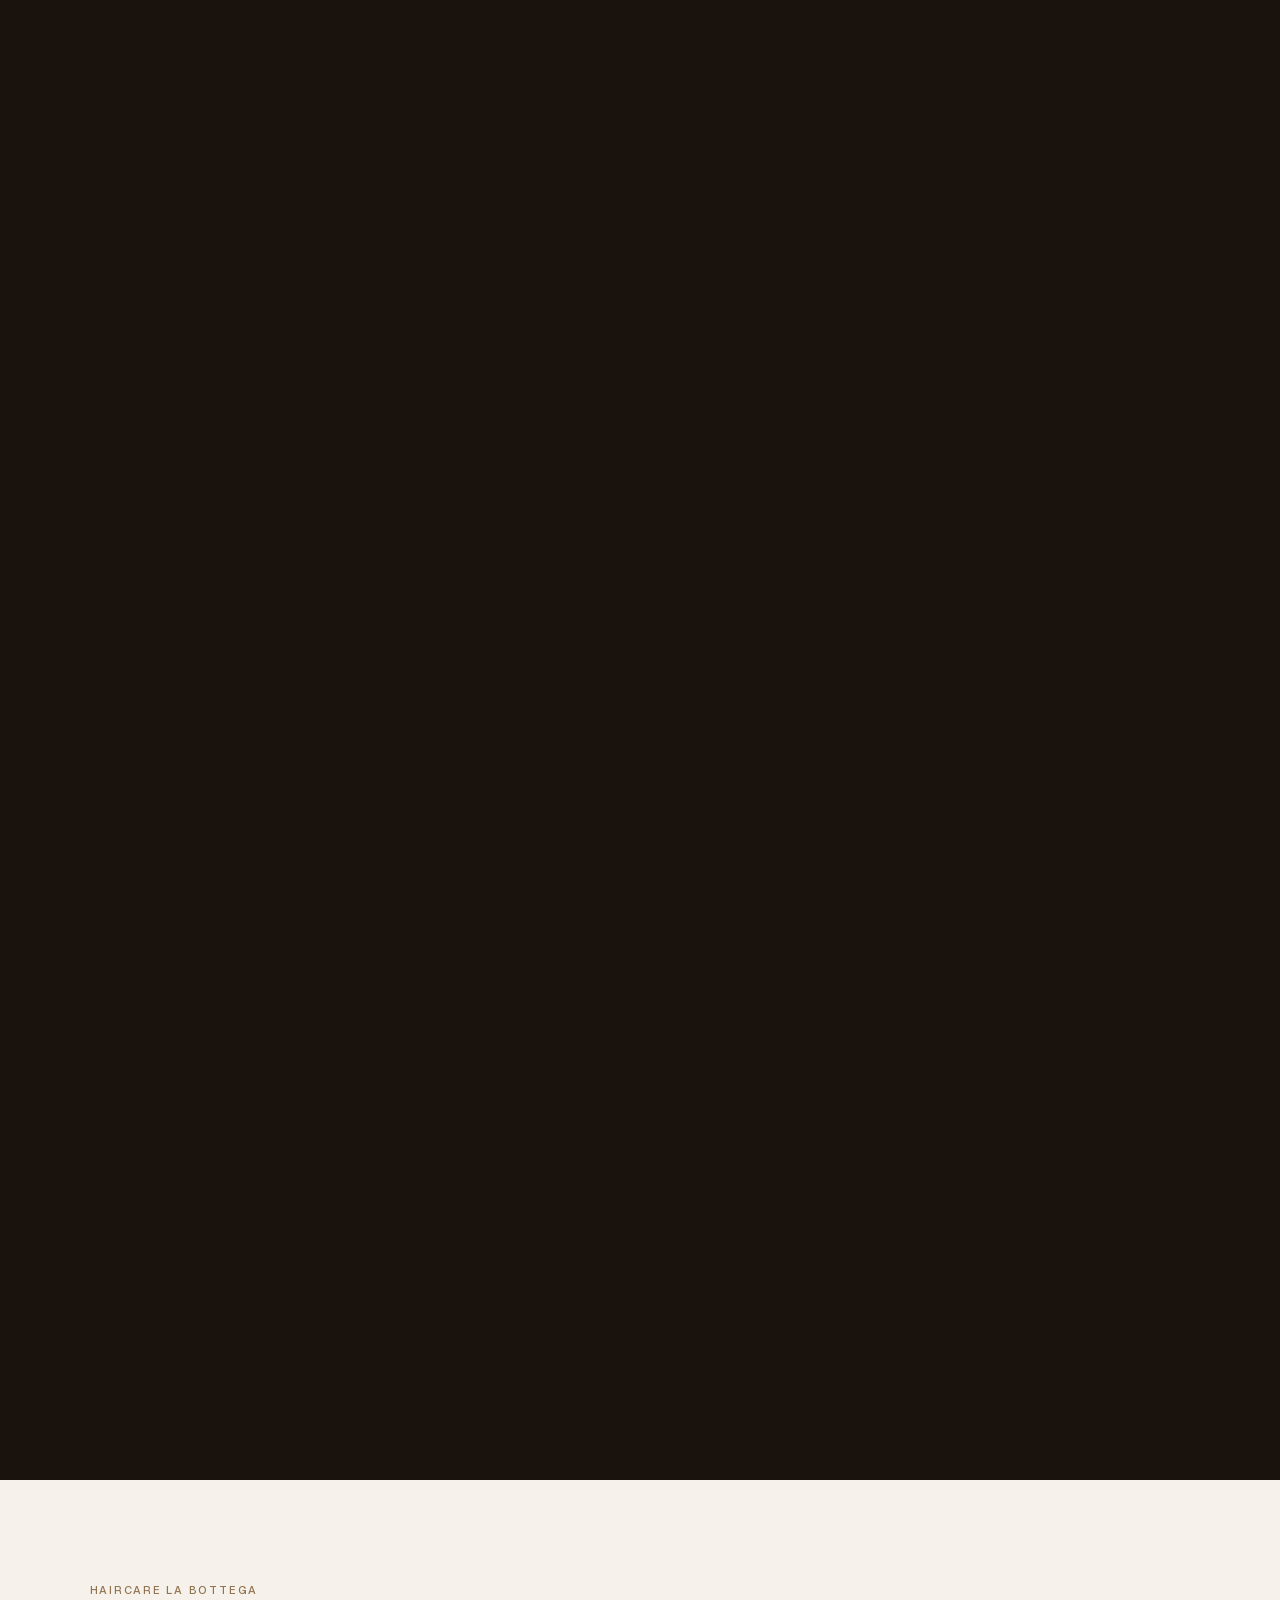
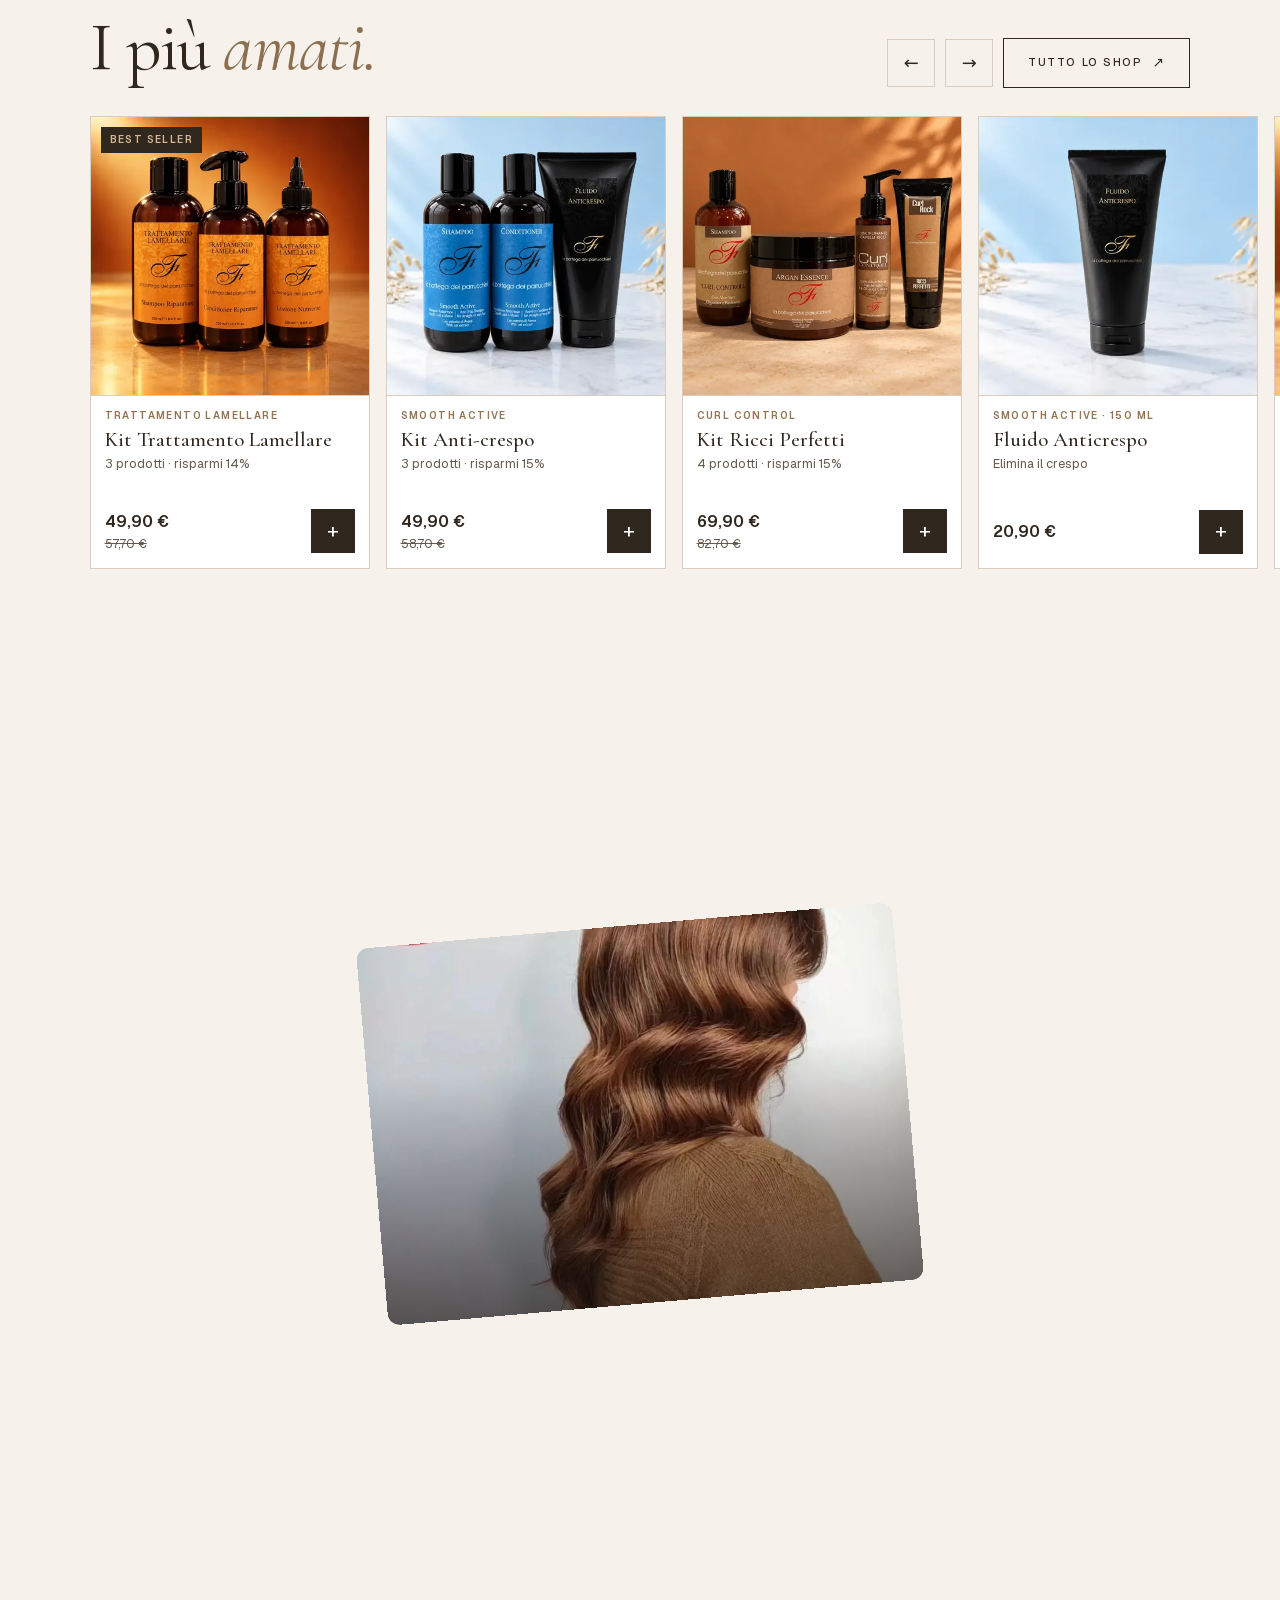
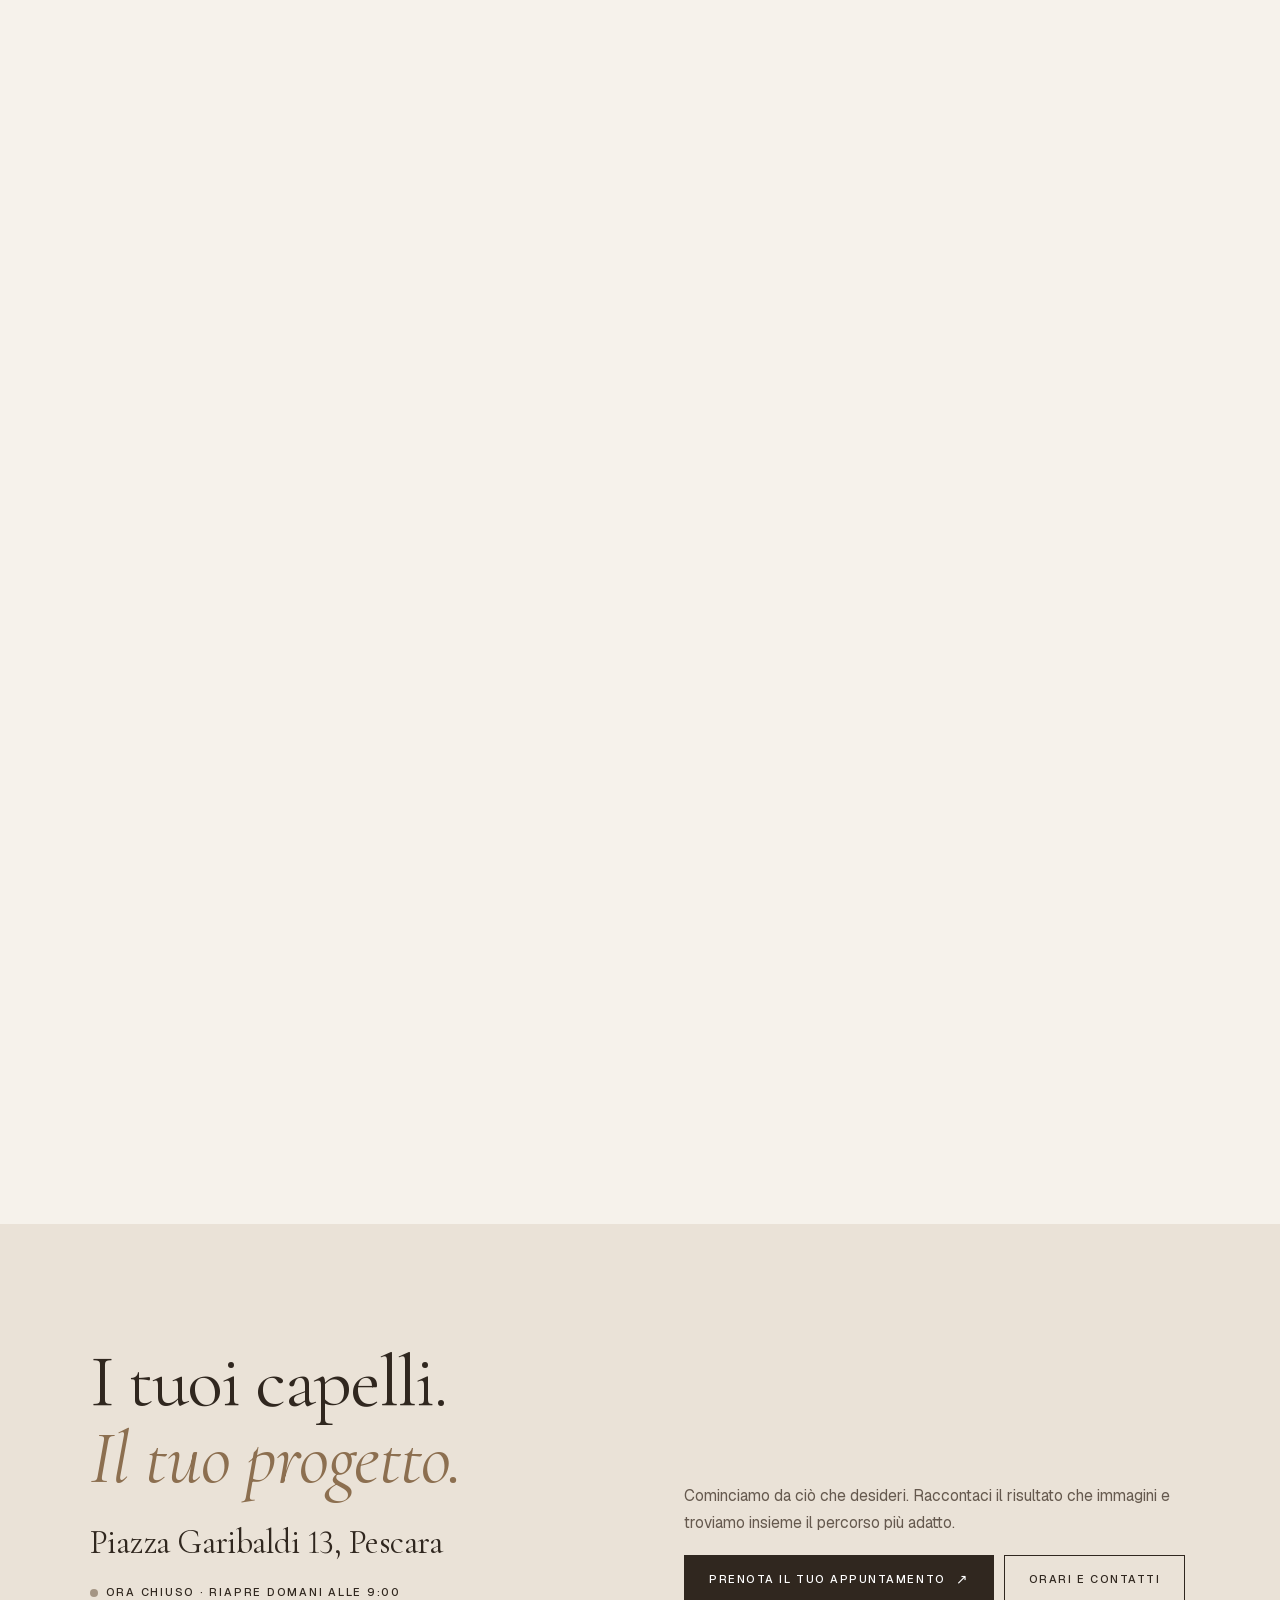
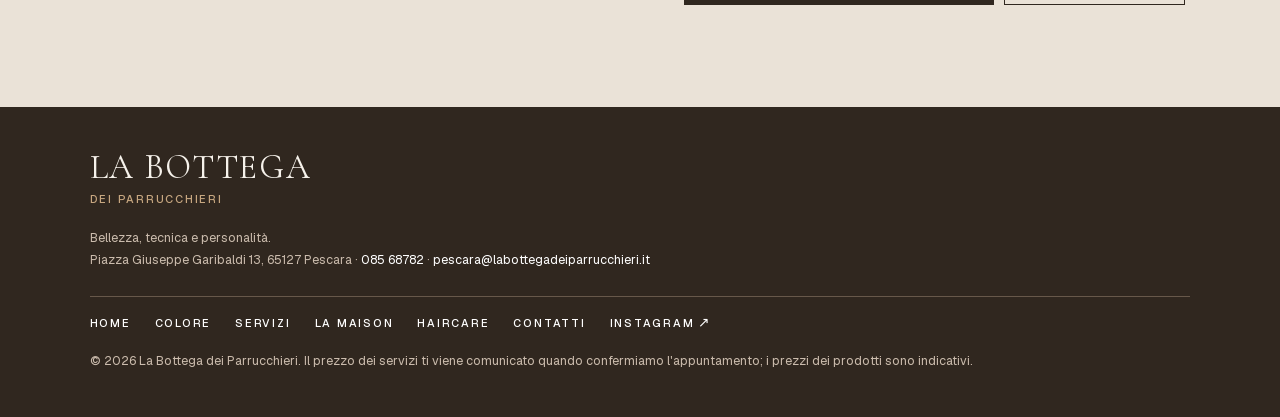
==== commit 16674cbf: "feat: 'I più amati' row of 10 products under the home hero (Fabio's Rossano Ferretti reference) Side" ====
--- a/index.html
+++ b/index.html
@@ -12,7 +12,7 @@
 <script type="application/ld+json">
 {"@context":"https://schema.org","@type":"HairSalon","name":"La Bottega dei Parrucchieri","founder":{"@type":"Person","name":"Fabio D'Attanasio"},"foundingDate":"2017","address":{"@type":"PostalAddress","streetAddress":"Piazza Giuseppe Garibaldi 13","postalCode":"65127","addressLocality":"Pescara","addressRegion":"PE","addressCountry":"IT"},"telephone":"+39 085 68782","email":"pescara@labottegadeiparrucchieri.it","openingHours":"Mo-Sa 09:00-19:00","sameAs":["https://www.instagram.com/la.bottega.dei.parrucchieri/","https://www.facebook.com/parrucchieridipescara"]}
 </script>
-<link rel="stylesheet" href="css/site.css?v=7">
+<link rel="stylesheet" href="css/site.css?v=8">
 </head>
 <body class="home" data-page="index.html">
 
@@ -50,6 +50,21 @@
   </div>
 </section>
 
+<section class="bests" id="best" aria-labelledby="h-best">
+  <div class="bests-h">
+    <div>
+      <p class="eyebrow bz">Haircare La Bottega</p>
+      <h2 class="serif" id="h-best">I più <i>amati.</i></h2>
+    </div>
+    <div class="bests-nav">
+      <button class="rail-btn" type="button" data-rail="-1" aria-label="Prodotti precedenti">←</button>
+      <button class="rail-btn" type="button" data-rail="1" aria-label="Prodotti successivi">→</button>
+      <a class="btn ol" href="shop.html">Tutto lo shop<i class="ar" aria-hidden="true">↗︎</i></a>
+    </div>
+  </div>
+  <ul class="plist rail" id="rail" data-shop="kit-lamellare,kit-anticrespo,kit-ricci,fluido-anticrespo,lamellare-lozione,argan-essence,curl-rock,curl-shampoo,smooth-shampoo,curl-disciplinante" aria-label="I più amati della linea Bottega"></ul>
+</section>
+
 <section class="reveal" id="reveal" aria-labelledby="h-reveal">
   <div class="pin">
     <figure class="rv-img"><img src="img/reveal-caramel.webp" srcset="img/m/reveal-caramel.webp 480w, img/reveal-caramel-720.webp 720w, img/reveal-caramel.webp 1150w" sizes="(max-width:760px) 60vw, 100vw" width="1150" height="1444" alt="Onde morbide Caramel Mocha, lavoro del salone" loading="lazy" decoding="async"></figure>
@@ -82,7 +97,8 @@
 
 <div class="sticky-book" id="stickyBook"><small>Il tuo prossimo look<br><strong>Comincia da una consulenza.</strong></small><button class="btn sm" type="button" data-book data-svc="Consulenza colore">Prenota<i class="ar" aria-hidden="true">↗︎</i></button></div>
 <div id="toast" role="status" aria-live="polite"></div>
+<script src="js/shop.js?v=8" defer></script>
 <script src="js/hair.js?v=7" defer></script>
-<script src="js/site.js?v=7" defer></script>
+<script src="js/site.js?v=8" defer></script>
 </body>
 </html>
--- a/css/site.css
+++ b/css/site.css
@@ -506,6 +506,24 @@
   .js3d .rv-t{bottom:110px}
 }
 
+/* Home: i più amati, subito sotto i capelli (come i "preferiti" di Rossano Ferretti), nei colori di Fabio */
+.bests{background:var(--ivory);padding:clamp(64px,8vw,110px) 0 clamp(56px,7vw,96px)}
+.bests-h{display:flex;flex-wrap:wrap;align-items:flex-end;justify-content:space-between;gap:20px;max-width:var(--max);margin:0 auto 28px;padding:0 var(--pad)}
+.bests-h h2.serif{margin:12px 0 0}
+.bests-nav{display:flex;align-items:center;gap:10px}
+.rail-btn{width:48px;height:48px;border:1px solid var(--line);background:transparent;color:var(--ink);font-size:18px;cursor:pointer;transition:background .2s,color .2s,transform var(--t-ui) var(--ease)}
+.rail-btn:active{transform:scale(.94);transition-duration:var(--t-press)}
+@media (hover:hover){.rail-btn:hover{background:var(--ink);color:var(--ivory);border-color:var(--ink)}}
+.plist.rail{display:grid;grid-template-columns:none;grid-auto-flow:column;grid-auto-columns:clamp(220px,22vw,280px);gap:16px;overflow-x:auto;scroll-snap-type:x mandatory;scroll-padding:0 var(--pad);padding:0 var(--pad) 6px;scrollbar-width:none;overscroll-behavior-x:contain}
+.plist.rail::-webkit-scrollbar{display:none}
+.plist.rail .pc{scroll-snap-align:start}
+@media (max-width:760px){
+  .bests{padding:56px 0}
+  .bests-h{padding:0 22px}
+  .rail-btn{display:none}
+  .plist.rail{grid-auto-columns:68vw;gap:12px;padding:0 22px 6px;scroll-padding:0 22px}
+}
+
 /* pagine interne: il titolo apre su una fascia scura con gli stessi capelli in 3D */
 .page-hero{position:relative;overflow:hidden;background:var(--stage);color:var(--ivory);min-height:min(68svh,640px);display:flex;align-items:flex-end;padding:clamp(110px,14vw,170px) var(--pad) clamp(48px,7vw,90px)}
 .page-hero::after{content:"";position:absolute;inset:0;pointer-events:none;background:linear-gradient(90deg,rgba(26,18,13,.8) 0%,rgba(26,18,13,.35) 55%,rgba(26,18,13,.1) 100%),linear-gradient(0deg,rgba(26,18,13,.65) 0%,rgba(26,18,13,0) 55%)}
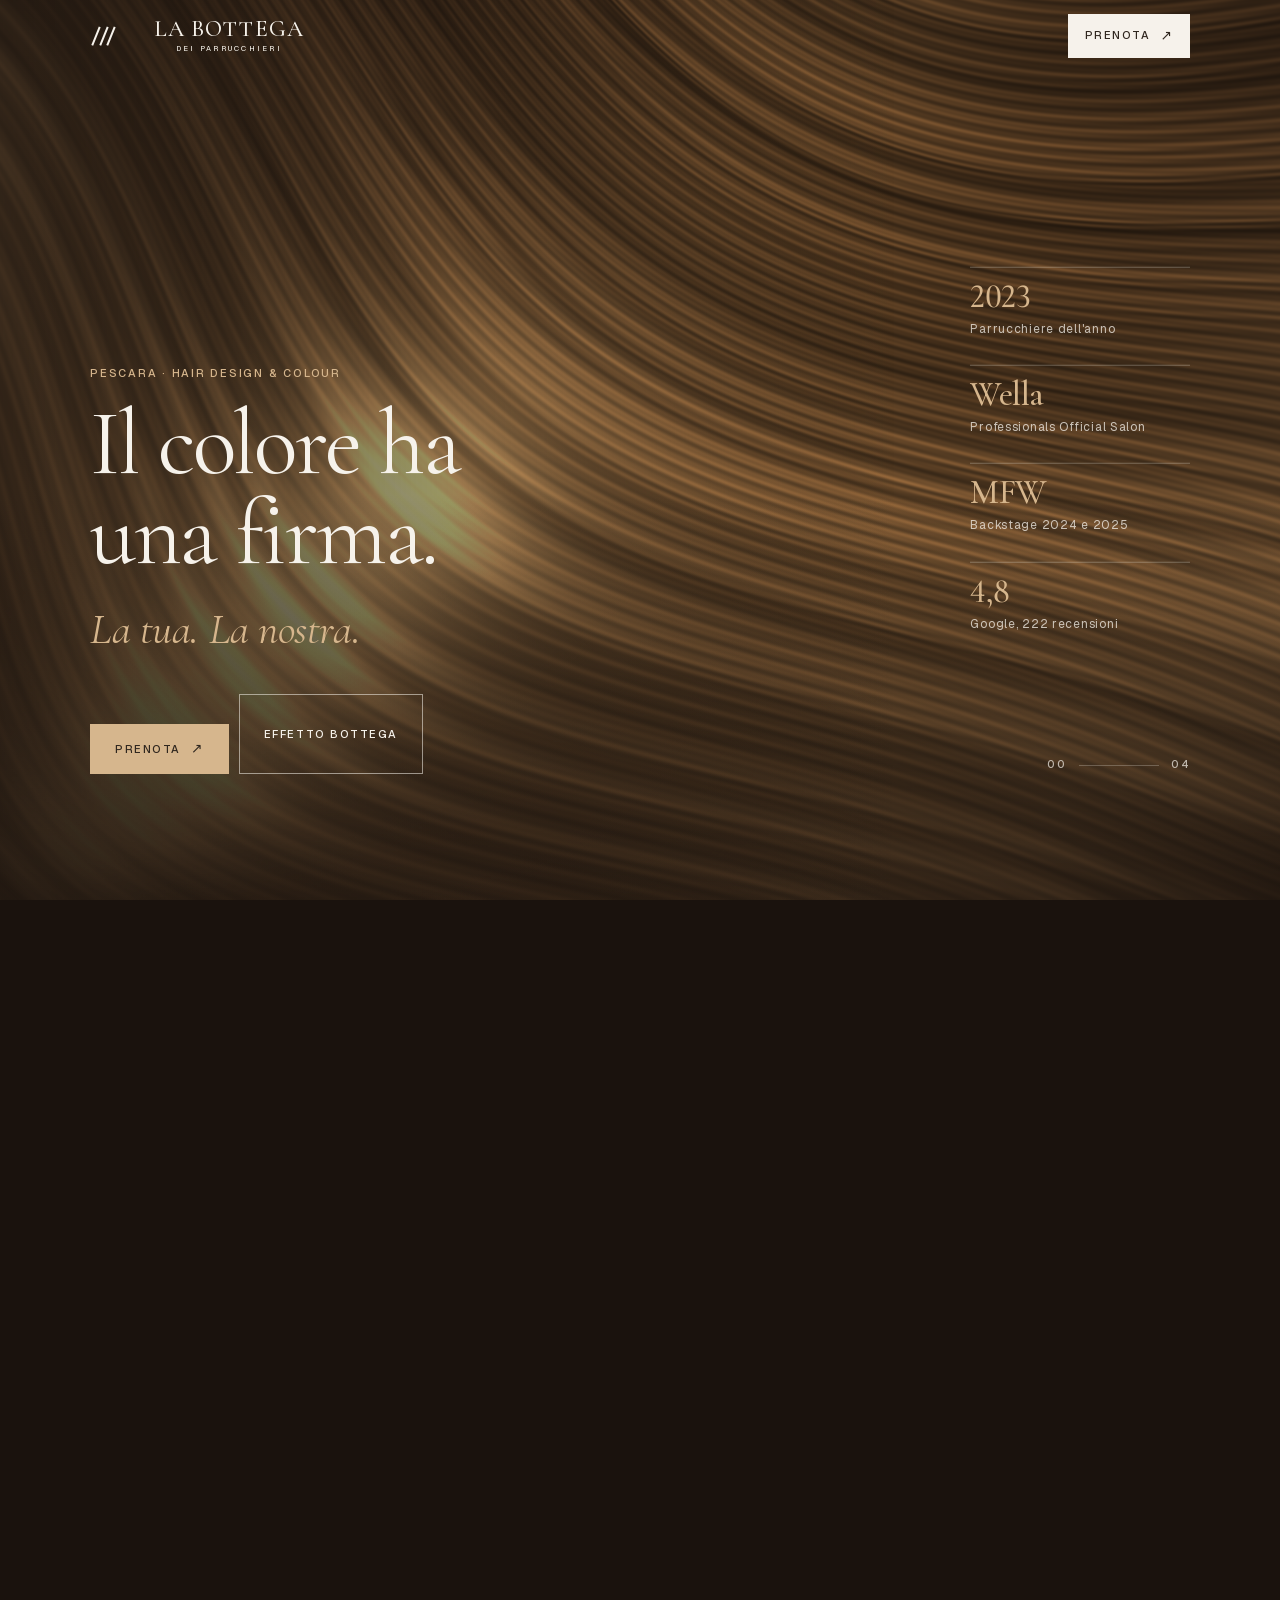
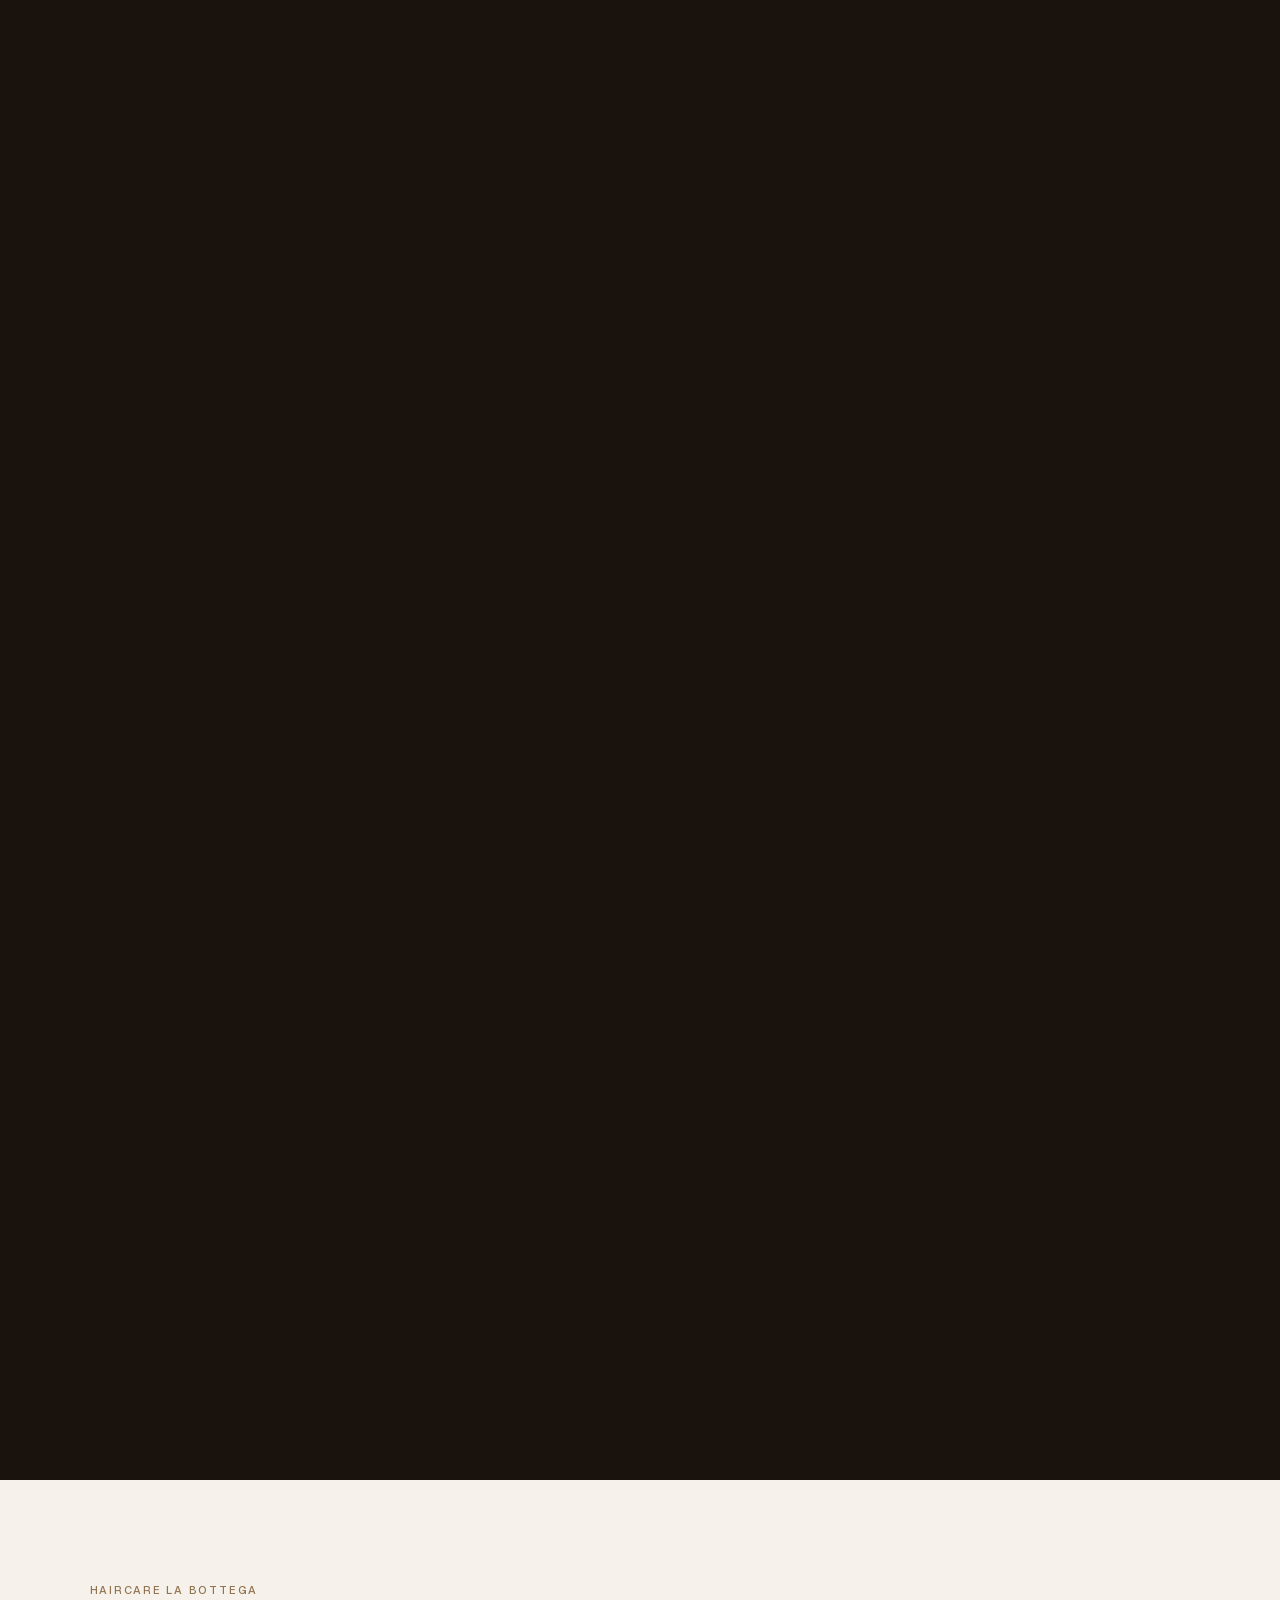
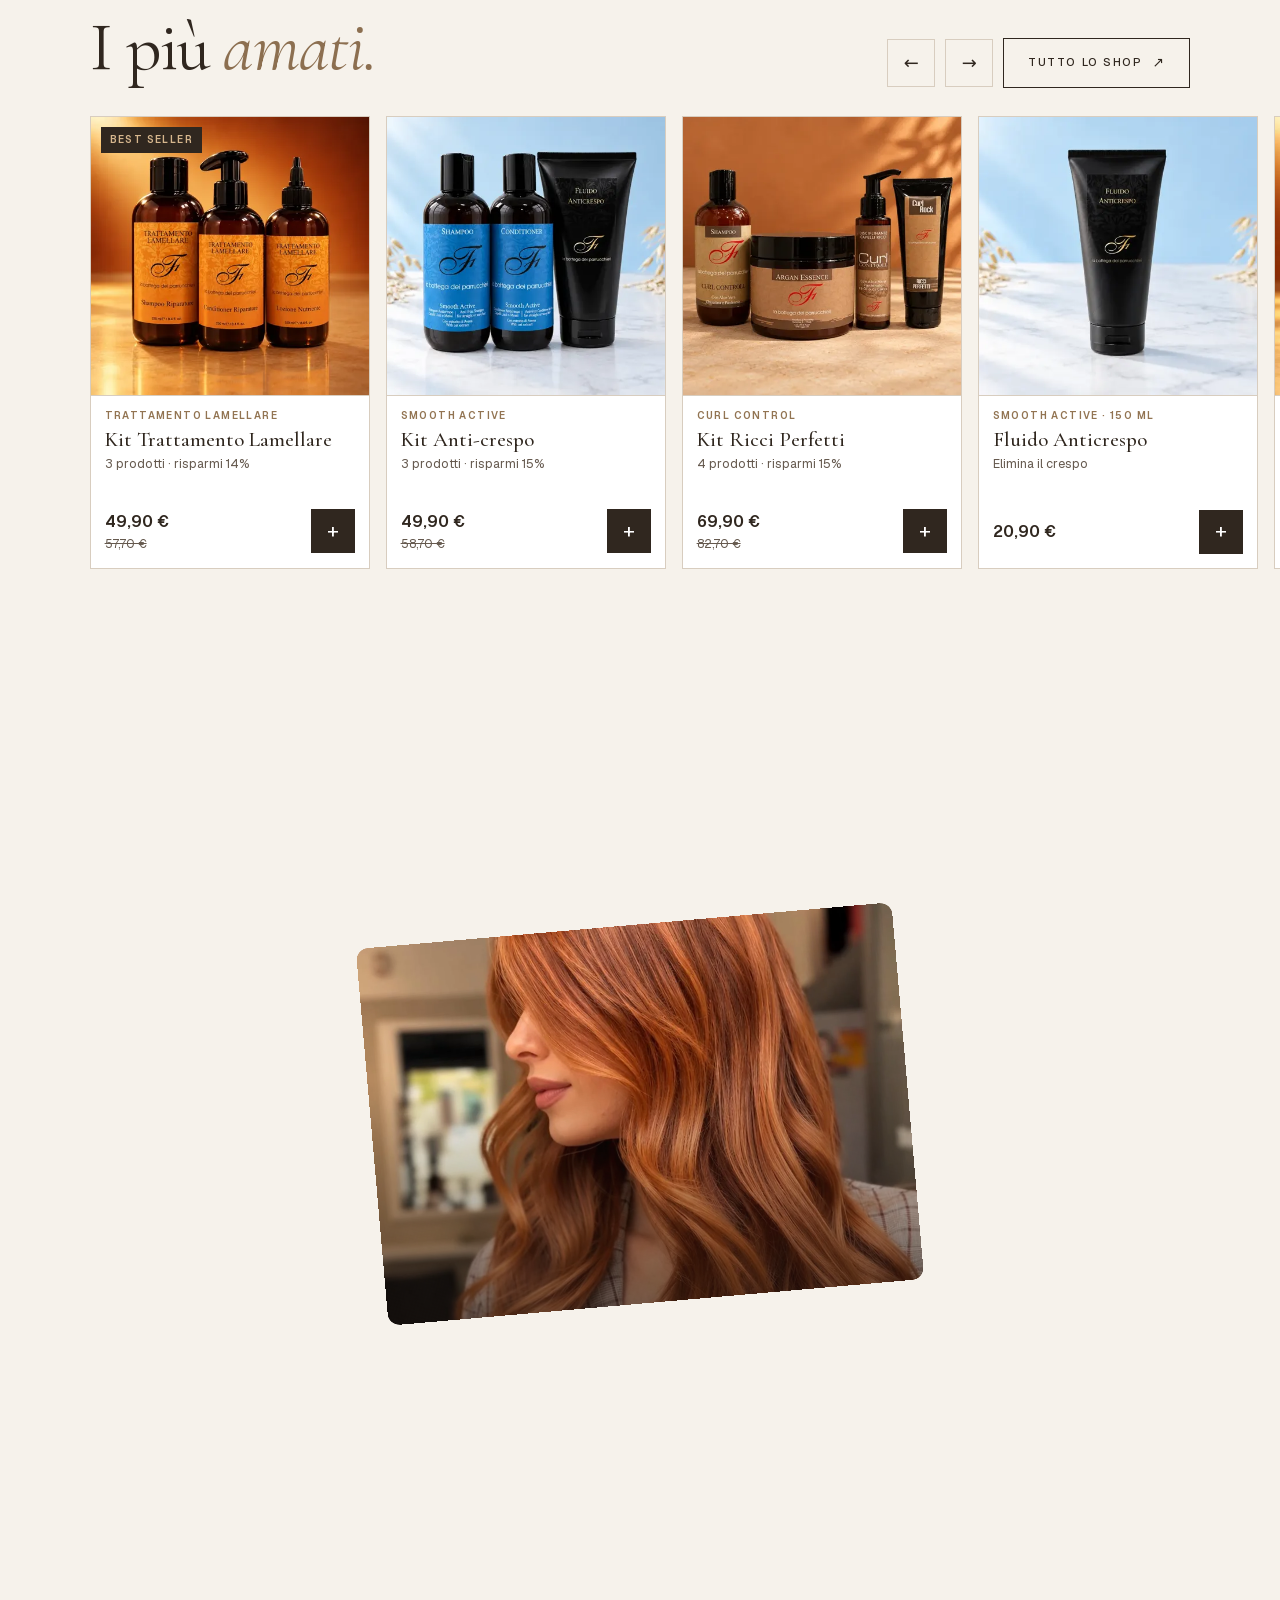
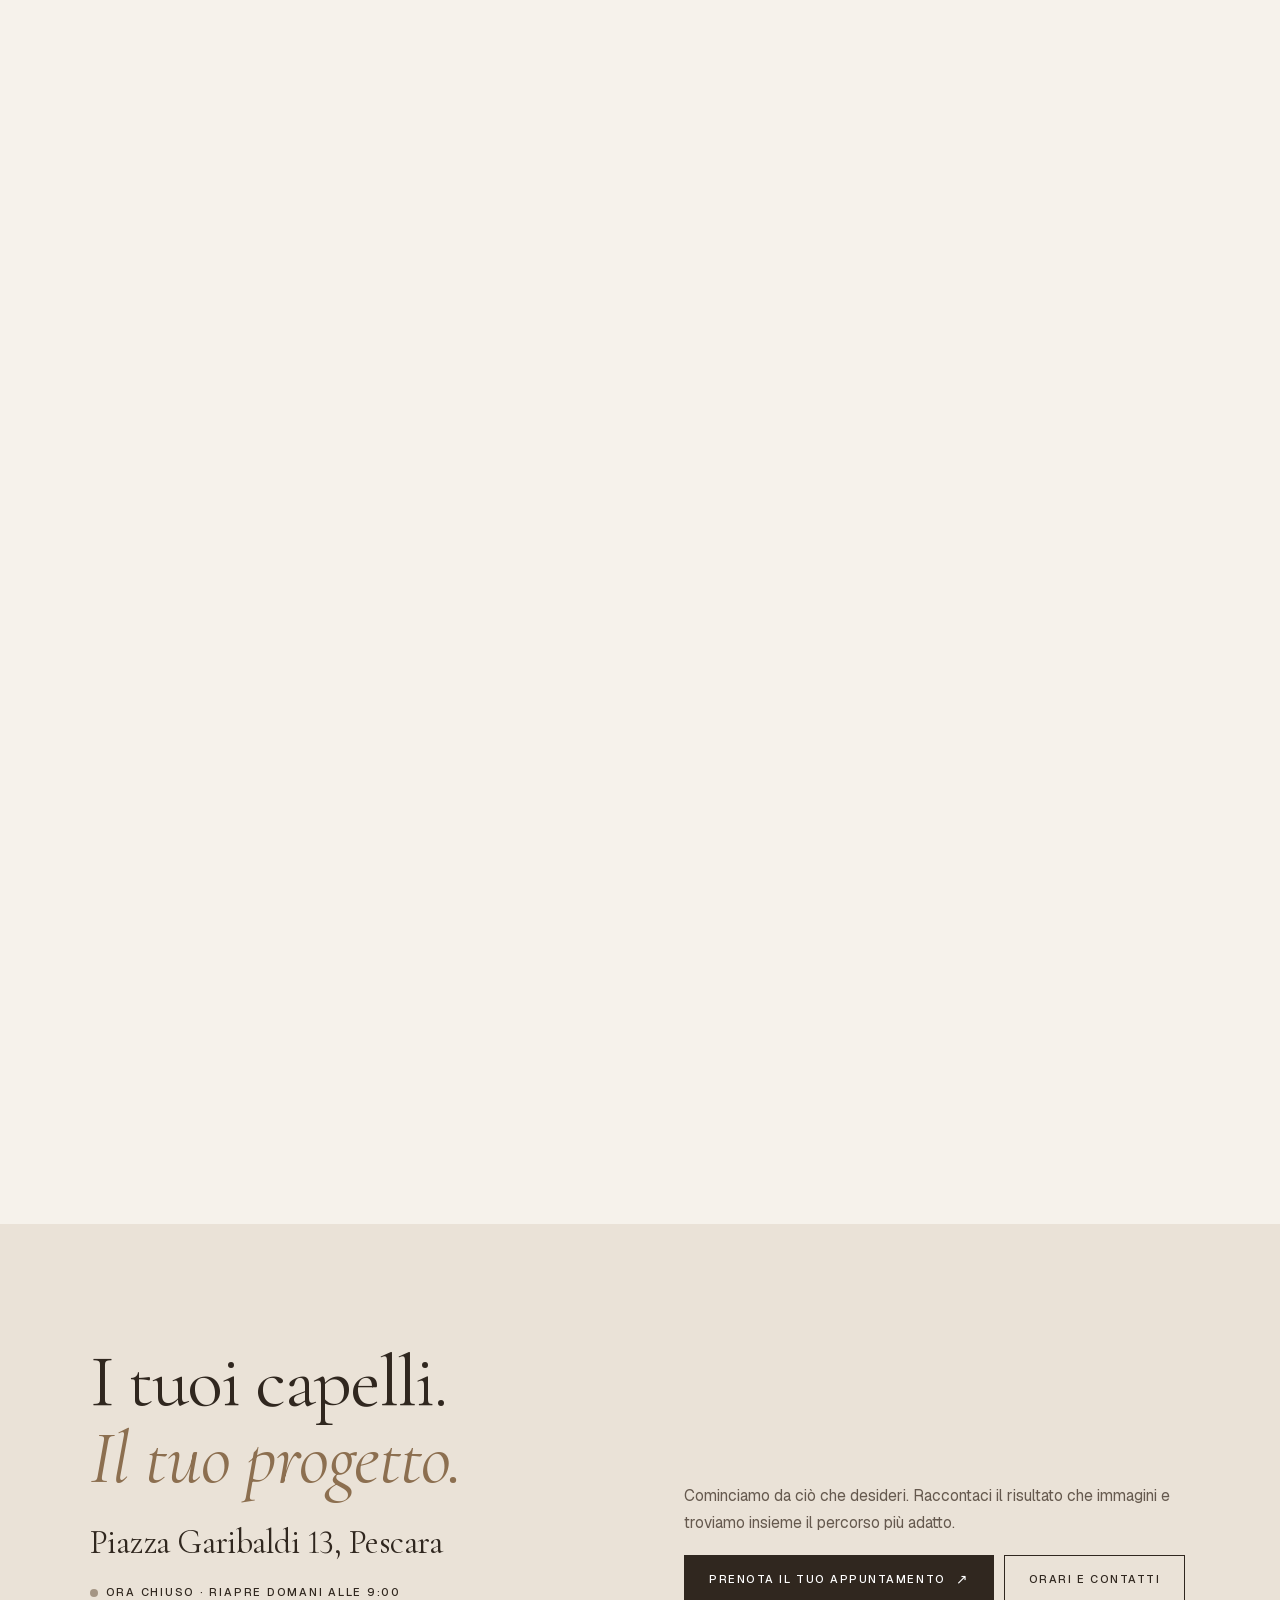
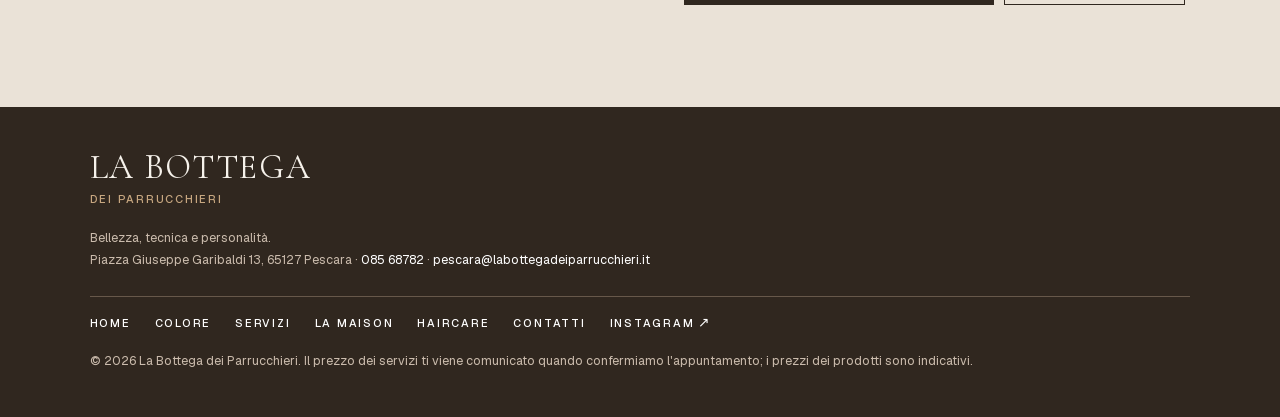
==== commit 5781dcf5: "feat: Fabio's 24/10 directions: new real colour photos, real Effetto Bottega, salon collage, Cera Ac" ====
--- a/index.html
+++ b/index.html
@@ -12,7 +12,7 @@
 <script type="application/ld+json">
 {"@context":"https://schema.org","@type":"HairSalon","name":"La Bottega dei Parrucchieri","founder":{"@type":"Person","name":"Fabio D'Attanasio"},"foundingDate":"2017","address":{"@type":"PostalAddress","streetAddress":"Piazza Giuseppe Garibaldi 13","postalCode":"65127","addressLocality":"Pescara","addressRegion":"PE","addressCountry":"IT"},"telephone":"+39 085 68782","email":"pescara@labottegadeiparrucchieri.it","openingHours":"Mo-Sa 09:00-19:00","sameAs":["https://www.instagram.com/la.bottega.dei.parrucchieri/","https://www.facebook.com/parrucchieridipescara"]}
 </script>
-<link rel="stylesheet" href="css/site.css?v=8">
+<link rel="stylesheet" href="css/site.css?v=9">
 </head>
 <body class="home" data-page="index.html">
 
@@ -67,7 +67,7 @@
 
 <section class="reveal" id="reveal" aria-labelledby="h-reveal">
   <div class="pin">
-    <figure class="rv-img"><img src="img/reveal-caramel.webp" srcset="img/m/reveal-caramel.webp 480w, img/reveal-caramel-720.webp 720w, img/reveal-caramel.webp 1150w" sizes="(max-width:760px) 60vw, 100vw" width="1150" height="1444" alt="Onde morbide Caramel Mocha, lavoro del salone" loading="lazy" decoding="async"></figure>
+    <figure class="rv-img"><img src="img/lavori/rame.webp" srcset="img/lavori/m/rame.webp 480w, img/lavori/720/rame.webp 720w, img/lavori/rame.webp 941w" sizes="(max-width:760px) 60vw, 100vw" width="941" height="1600" alt="Capelli lunghi color rame a onde, lavoro del salone" loading="lazy" decoding="async"></figure>
     <h2 class="serif rv-t" id="h-reveal">Ogni persona, una storia.<br><i>Ogni colore, una firma.</i></h2>
   </div>
 </section>
@@ -97,8 +97,8 @@
 
 <div class="sticky-book" id="stickyBook"><small>Il tuo prossimo look<br><strong>Comincia da una consulenza.</strong></small><button class="btn sm" type="button" data-book data-svc="Consulenza colore">Prenota<i class="ar" aria-hidden="true">↗︎</i></button></div>
 <div id="toast" role="status" aria-live="polite"></div>
-<script src="js/shop.js?v=8" defer></script>
+<script src="js/shop.js?v=9" defer></script>
 <script src="js/hair.js?v=7" defer></script>
-<script src="js/site.js?v=8" defer></script>
+<script src="js/site.js?v=9" defer></script>
 </body>
 </html>
--- a/css/site.css
+++ b/css/site.css
@@ -484,7 +484,7 @@
 .reveal{position:relative;background:var(--ivory)}
 .reveal .pin{position:relative;min-height:100svh;display:grid;place-items:center;overflow:hidden;padding:80px var(--pad)}
 .rv-img{width:min(100%,560px);aspect-ratio:4/5;overflow:hidden;border-radius:4px}
-.rv-img img{width:100%;height:100%;object-fit:cover;object-position:62% 62%}
+.rv-img img{width:100%;height:100%;object-fit:cover;object-position:50% 38%}
 .rv-t{position:relative;z-index:1;text-align:center;font-size:clamp(40px,6vw,92px);line-height:1.02;letter-spacing:-.025em;margin:40px 0 0;padding-bottom:.06em}
 .js3d .reveal{height:240svh}
 .js3d .reveal .pin{position:sticky;top:0;height:100svh;padding:0}
@@ -524,6 +524,12 @@
   .plist.rail{grid-auto-columns:68vw;gap:12px;padding:0 22px 6px;scroll-padding:0 22px}
 }
 
+/* La Maison: il salone vero, in una foto larga */
+.salon{margin:0 0 clamp(36px,5vw,56px)}
+.salon img{width:100%;height:auto;aspect-ratio:3/2;object-fit:cover;background:#d9cbb9}
+.salon figcaption{margin-top:12px;color:var(--muted)}
+.salon+.phil{max-width:40em}
+
 /* pagine interne: il titolo apre su una fascia scura con gli stessi capelli in 3D */
 .page-hero{position:relative;overflow:hidden;background:var(--stage);color:var(--ivory);min-height:min(68svh,640px);display:flex;align-items:flex-end;padding:clamp(110px,14vw,170px) var(--pad) clamp(48px,7vw,90px)}
 .page-hero::after{content:"";position:absolute;inset:0;pointer-events:none;background:linear-gradient(90deg,rgba(26,18,13,.8) 0%,rgba(26,18,13,.35) 55%,rgba(26,18,13,.1) 100%),linear-gradient(0deg,rgba(26,18,13,.65) 0%,rgba(26,18,13,0) 55%)}
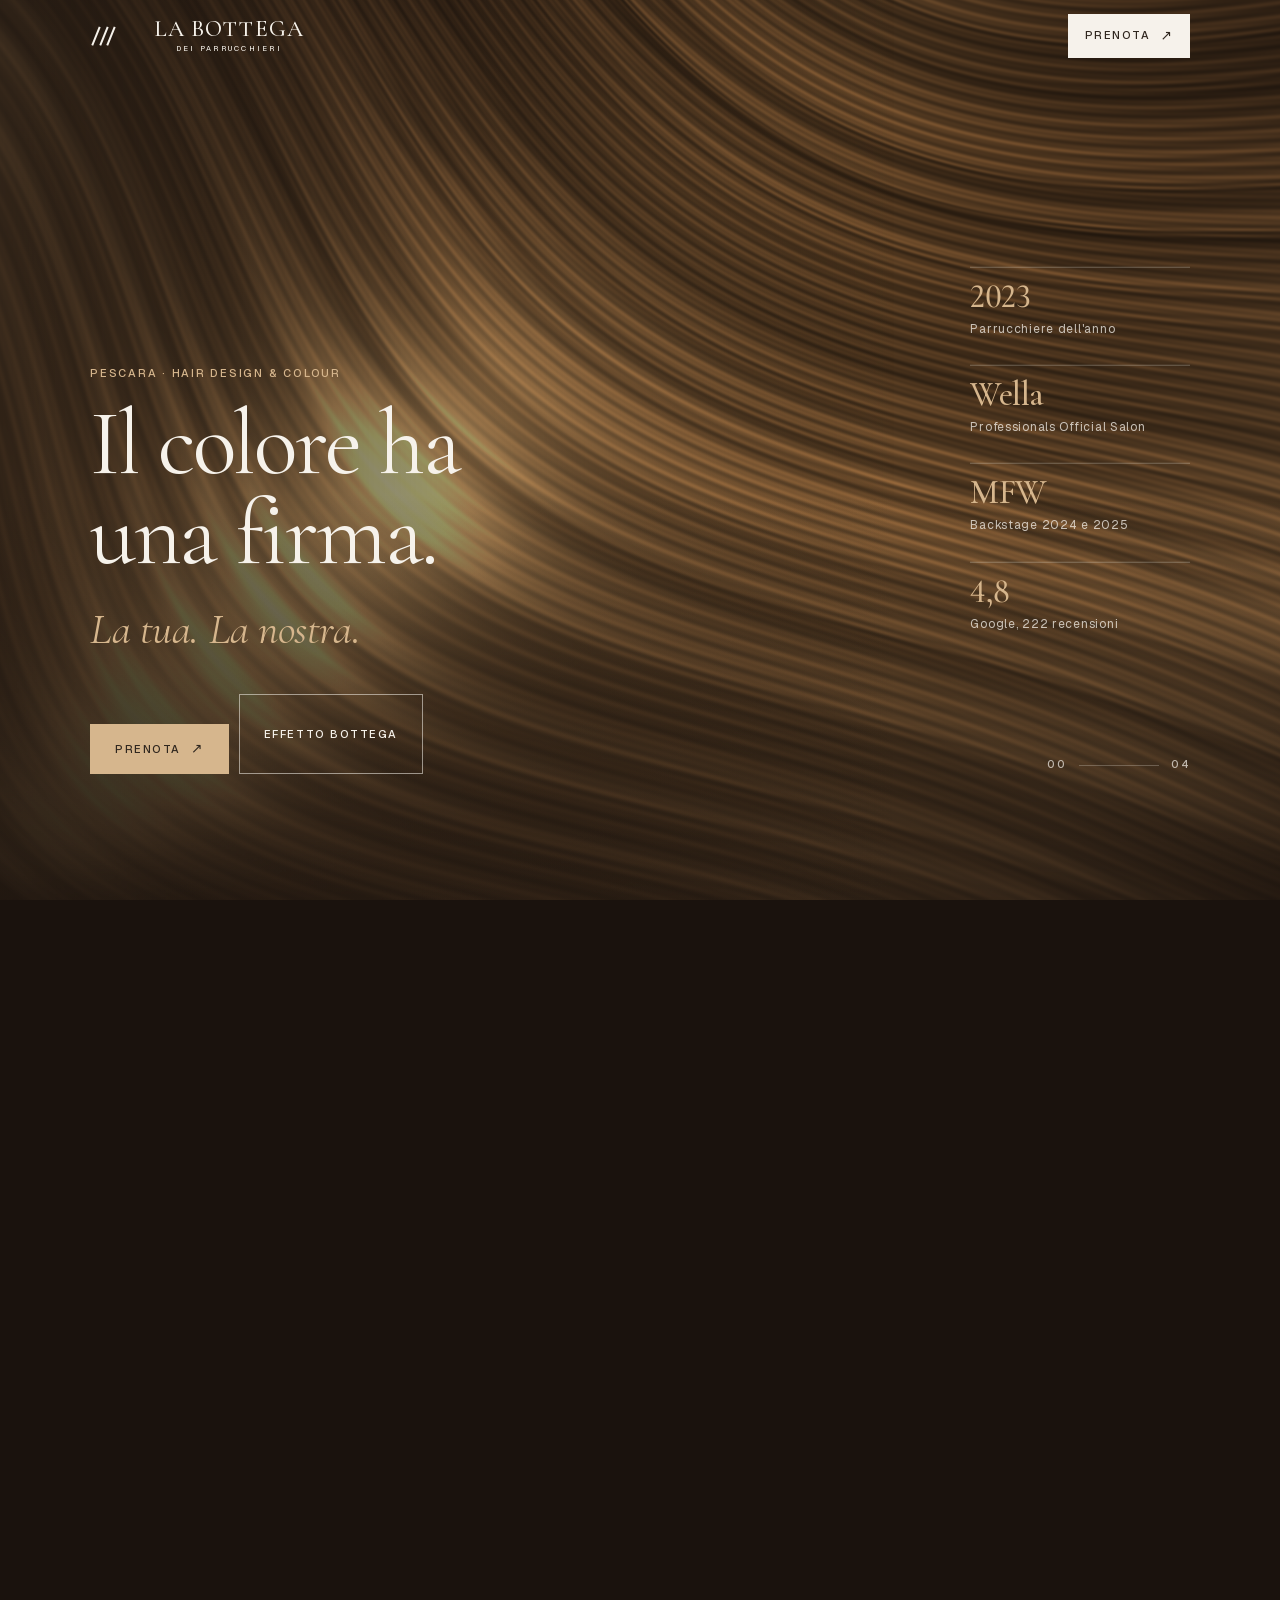
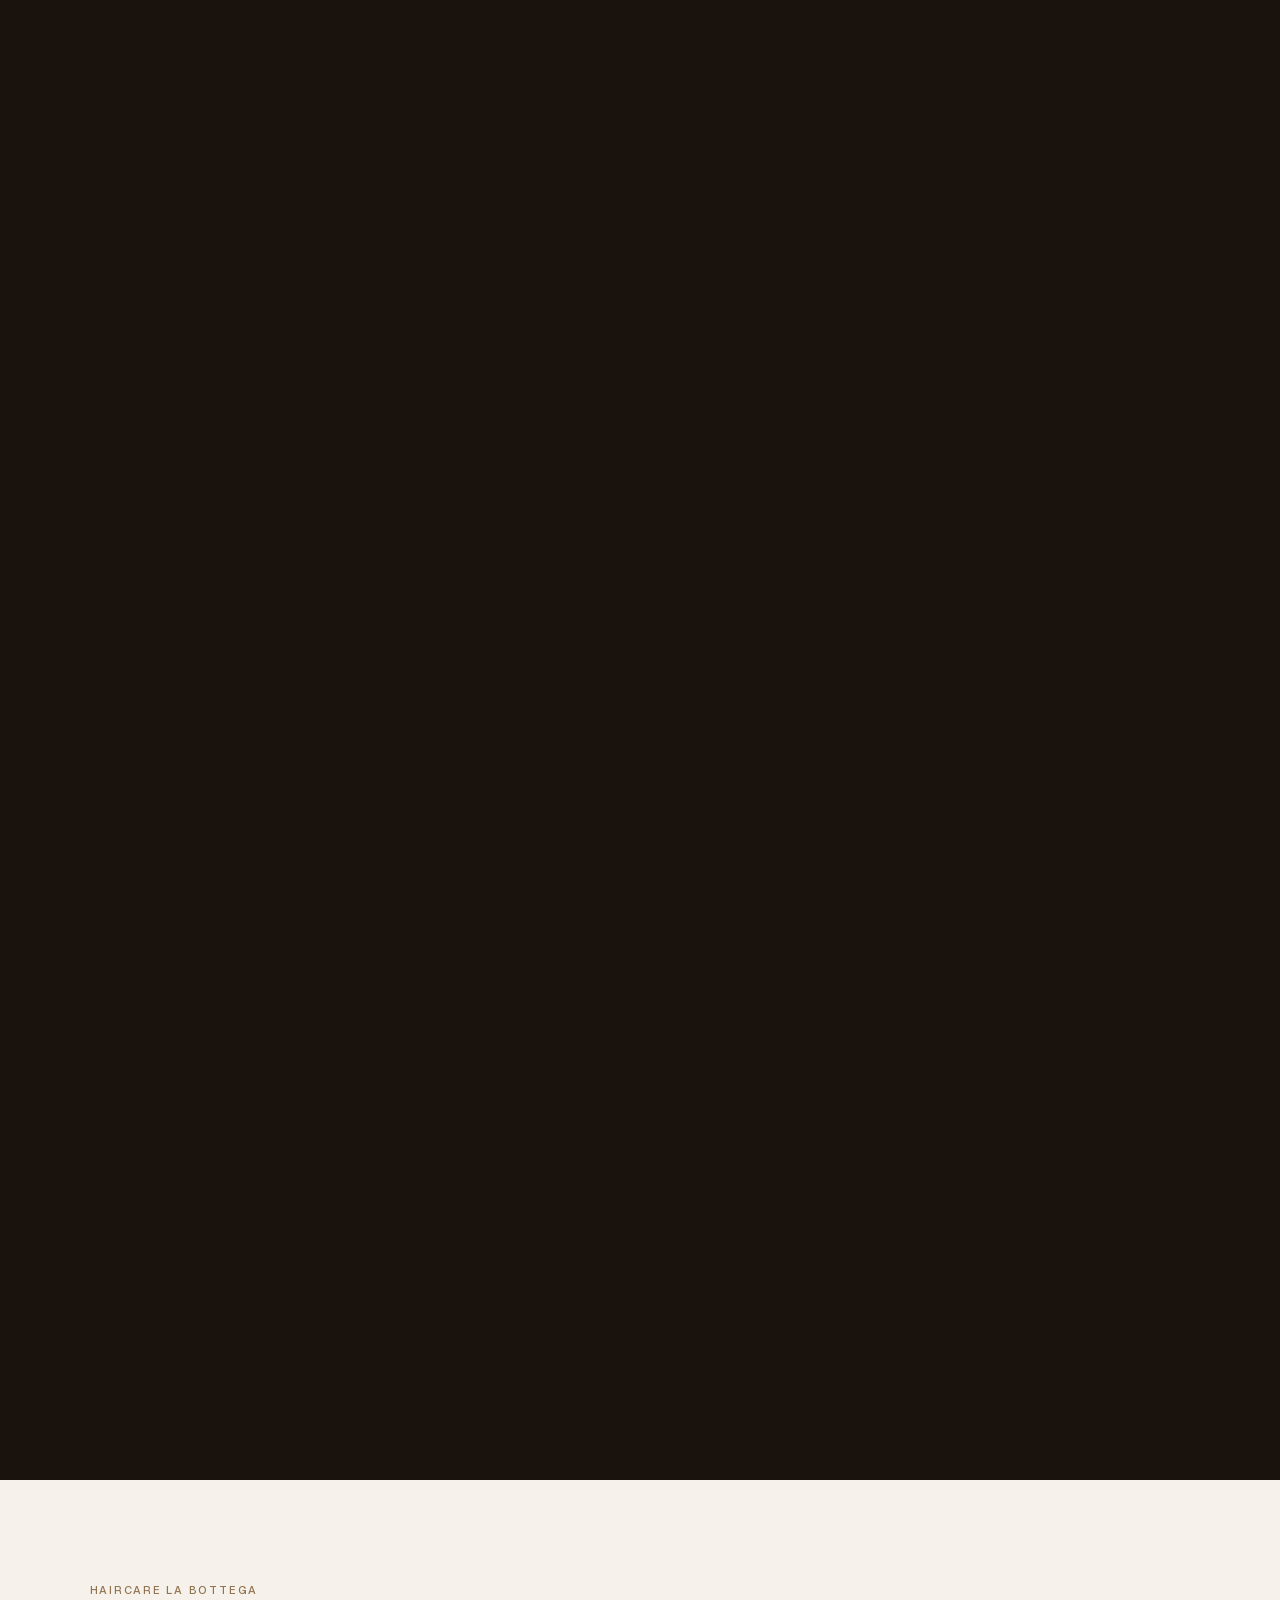
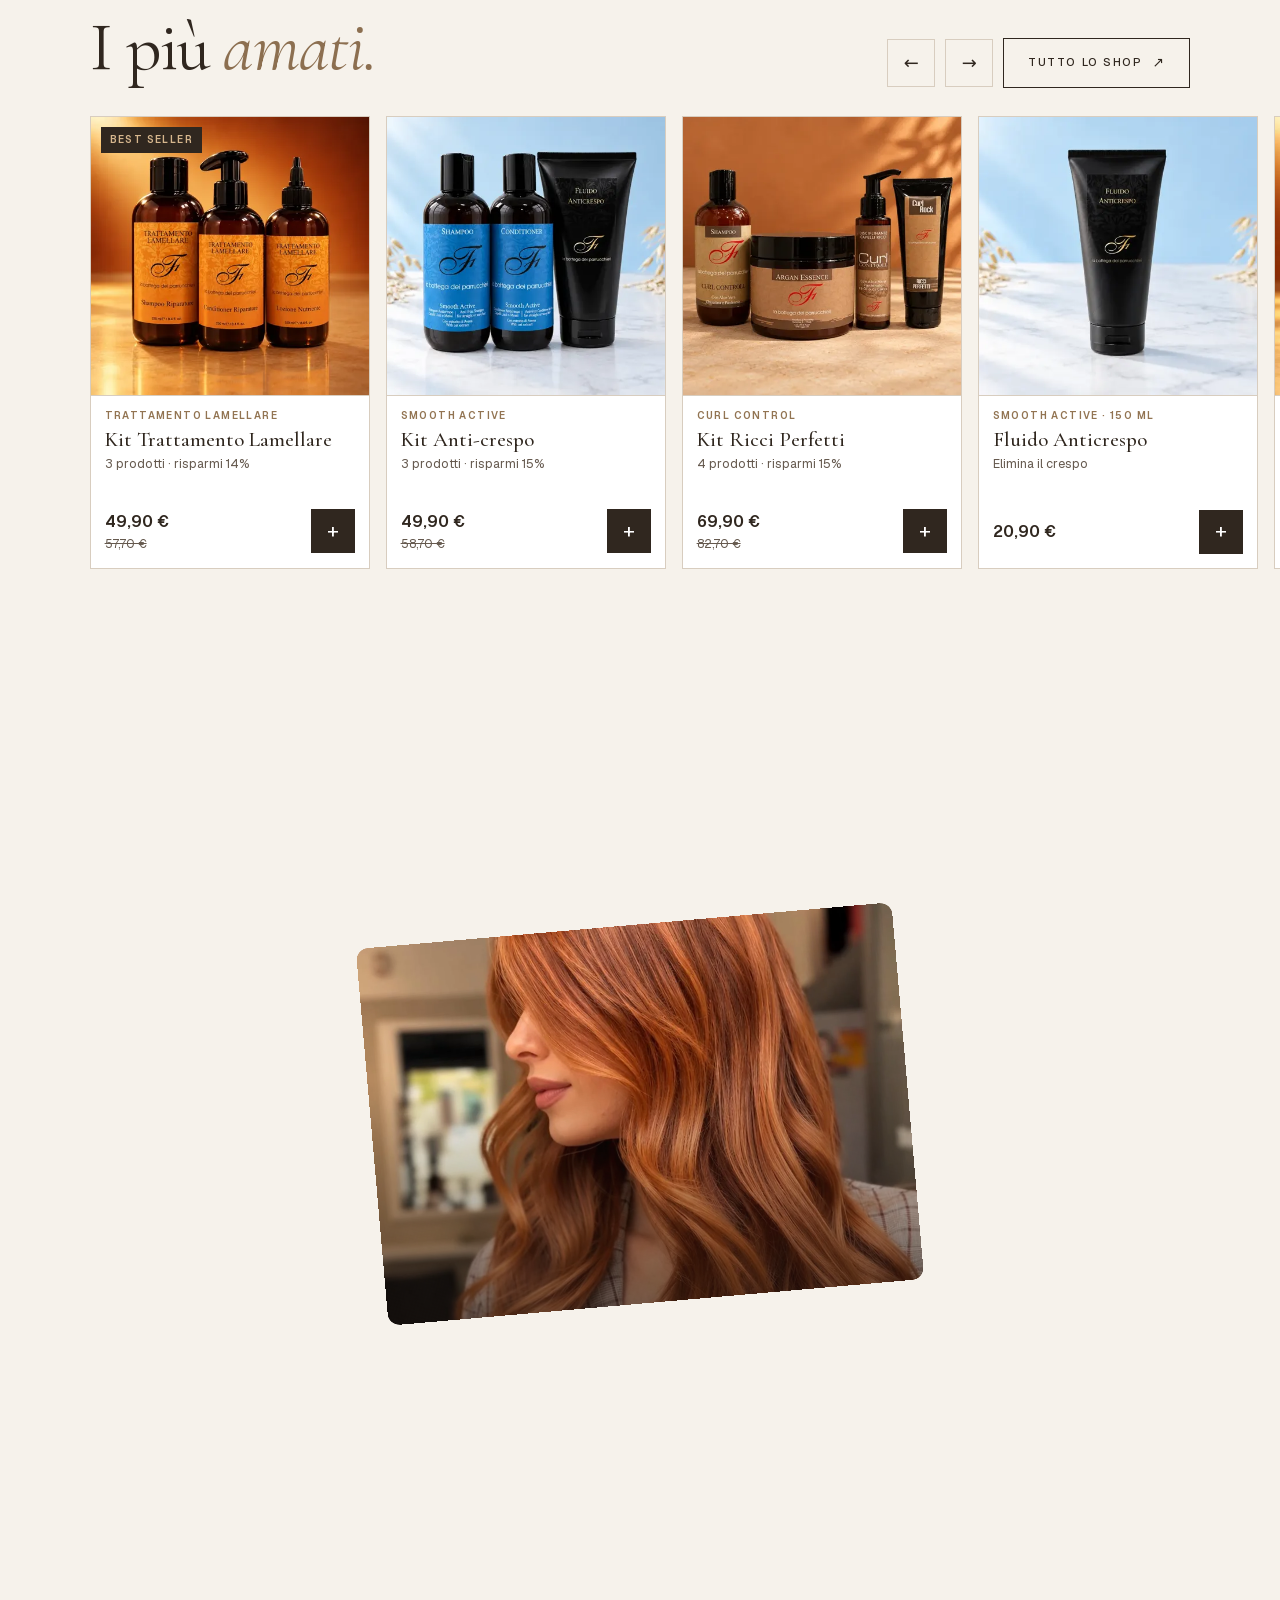
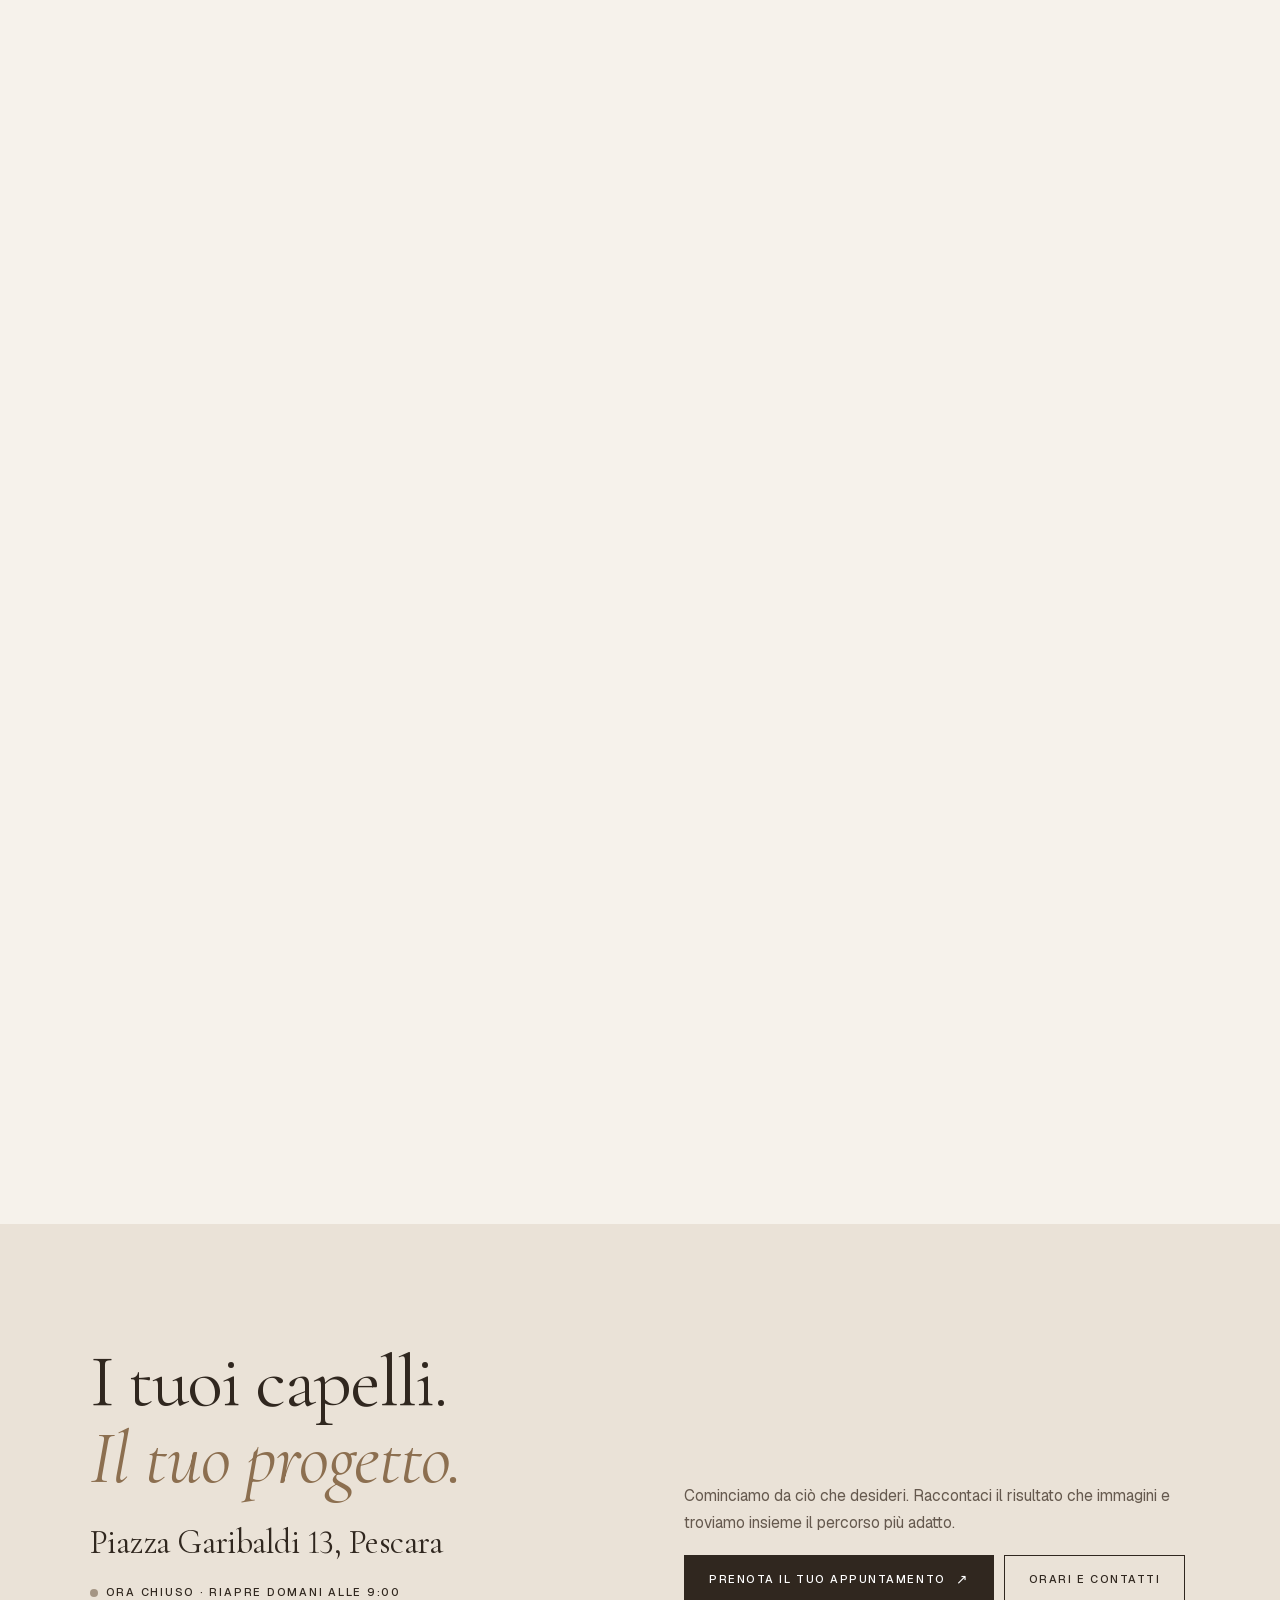
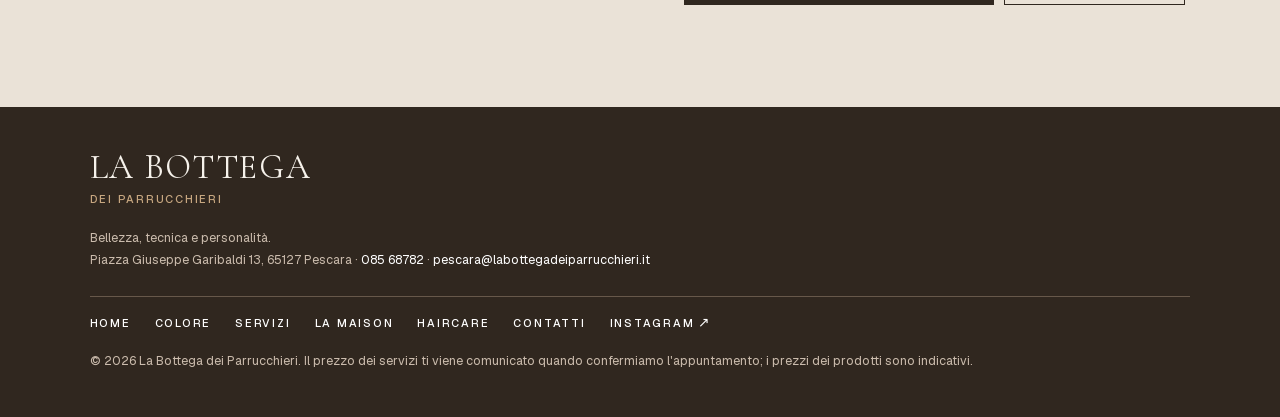
==== commit 2df96e83: "perf(mobile): lighter images, no intro wait, shorter stage, bigger tap targets Phone: salon collage " ====
--- a/index.html
+++ b/index.html
@@ -12,7 +12,7 @@
 <script type="application/ld+json">
 {"@context":"https://schema.org","@type":"HairSalon","name":"La Bottega dei Parrucchieri","founder":{"@type":"Person","name":"Fabio D'Attanasio"},"foundingDate":"2017","address":{"@type":"PostalAddress","streetAddress":"Piazza Giuseppe Garibaldi 13","postalCode":"65127","addressLocality":"Pescara","addressRegion":"PE","addressCountry":"IT"},"telephone":"+39 085 68782","email":"pescara@labottegadeiparrucchieri.it","openingHours":"Mo-Sa 09:00-19:00","sameAs":["https://www.instagram.com/la.bottega.dei.parrucchieri/","https://www.facebook.com/parrucchieridipescara"]}
 </script>
-<link rel="stylesheet" href="css/site.css?v=9">
+<link rel="stylesheet" href="css/site.css?v=10">
 </head>
 <body class="home" data-page="index.html">
 
@@ -97,7 +97,7 @@
 
 <div class="sticky-book" id="stickyBook"><small>Il tuo prossimo look<br><strong>Comincia da una consulenza.</strong></small><button class="btn sm" type="button" data-book data-svc="Consulenza colore">Prenota<i class="ar" aria-hidden="true">↗︎</i></button></div>
 <div id="toast" role="status" aria-live="polite"></div>
-<script src="js/shop.js?v=9" defer></script>
+<script src="js/shop.js?v=10" defer></script>
 <script src="js/hair.js?v=7" defer></script>
 <script src="js/site.js?v=9" defer></script>
 </body>
--- a/css/site.css
+++ b/css/site.css
@@ -421,7 +421,7 @@
 @media (max-width:760px){
   /* altezze misurate a 375px: i link ai paragrafi (#contatti, #team) atterrano nel punto giusto */
   .sec,.foot{content-visibility:auto;contain-intrinsic-size:auto 1200px}
-  #colore{contain-intrinsic-size:auto 2180px}#maison{contain-intrinsic-size:auto 3680px}
+  #colore{contain-intrinsic-size:auto 1920px}#maison{contain-intrinsic-size:auto 3210px}#tecnica{contain-intrinsic-size:auto 1100px}
   #contatti{contain-intrinsic-size:auto 1450px}.foot{contain-intrinsic-size:auto 450px}
   [data-page="index.html"] #contatti{contain-intrinsic-size:auto 700px}.explore{contain-intrinsic-size:auto 1500px}
   .tiles{grid-template-columns:repeat(2,minmax(0,1fr));gap:28px 12px}
@@ -432,7 +432,7 @@
    Riferimenti: Cartier Roadster (oggetto unico su palco scuro, etichette), Il Colorista (frasi enormi),
    Nymphai (intro col marchio), Fitosauna (foto che si apre a tutto schermo). */
 :root{--stage:#1a120d;--ivory:#f6f2eb}
-.loader{position:fixed;inset:0;z-index:90;display:grid;place-items:center;background:var(--stage);color:var(--ivory);pointer-events:none;animation:introOut .7s var(--ease) .75s both}
+.loader{position:fixed;inset:0;z-index:90;display:grid;place-items:center;background:var(--stage);color:var(--ivory);pointer-events:none;animation:introOut .45s var(--ease) .4s both}
 .loader .serif{font-size:clamp(34px,6vw,64px);letter-spacing:.06em;text-transform:uppercase;animation:rise .8s var(--ease) both}
 .loader i{position:absolute;left:50%;bottom:22%;width:120px;height:1px;margin-left:-60px;background:rgba(246,242,235,.25);overflow:hidden}
 .loader i::after{content:"";position:absolute;inset:0;background:var(--gold);transform-origin:left;animation:load .7s var(--ease) both}
@@ -494,7 +494,7 @@
 .js3d .rv-t i{color:var(--gold)}
 
 @media (max-width:760px){
-  .js3d .stage{height:460svh}
+  .js3d .stage{height:380svh}
   .js3d .ch{left:22px;right:22px;bottom:150px;max-width:none}
   .js3d .spec{left:22px;right:22px;top:auto;bottom:86px;transform:none;width:auto;display:block;height:46px}
   .js3d .spec li{position:absolute;left:0;right:0;border:0;padding:0;display:flex;align-items:baseline;gap:10px;transform:translateY(8px);opacity:0}
@@ -543,3 +543,11 @@
 
 @media (prefers-reduced-motion:reduce){*,*::before,*::after{animation:none!important;transition:none!important}}
 @media (prefers-reduced-motion:reduce){.loader{display:none}}
+/* telefono: niente schermata d'ingresso (è solo attesa), tocchi comodi nel footer e sul logo */
+@media (max-width:760px){
+  .loader{display:none}
+  .links{gap:0 22px}
+  .links a,.links button{display:inline-flex;align-items:center;min-height:44px}
+  .foot p a{display:inline-block;padding:12px 0}
+  .top .brand{min-height:44px;justify-content:center}
+}
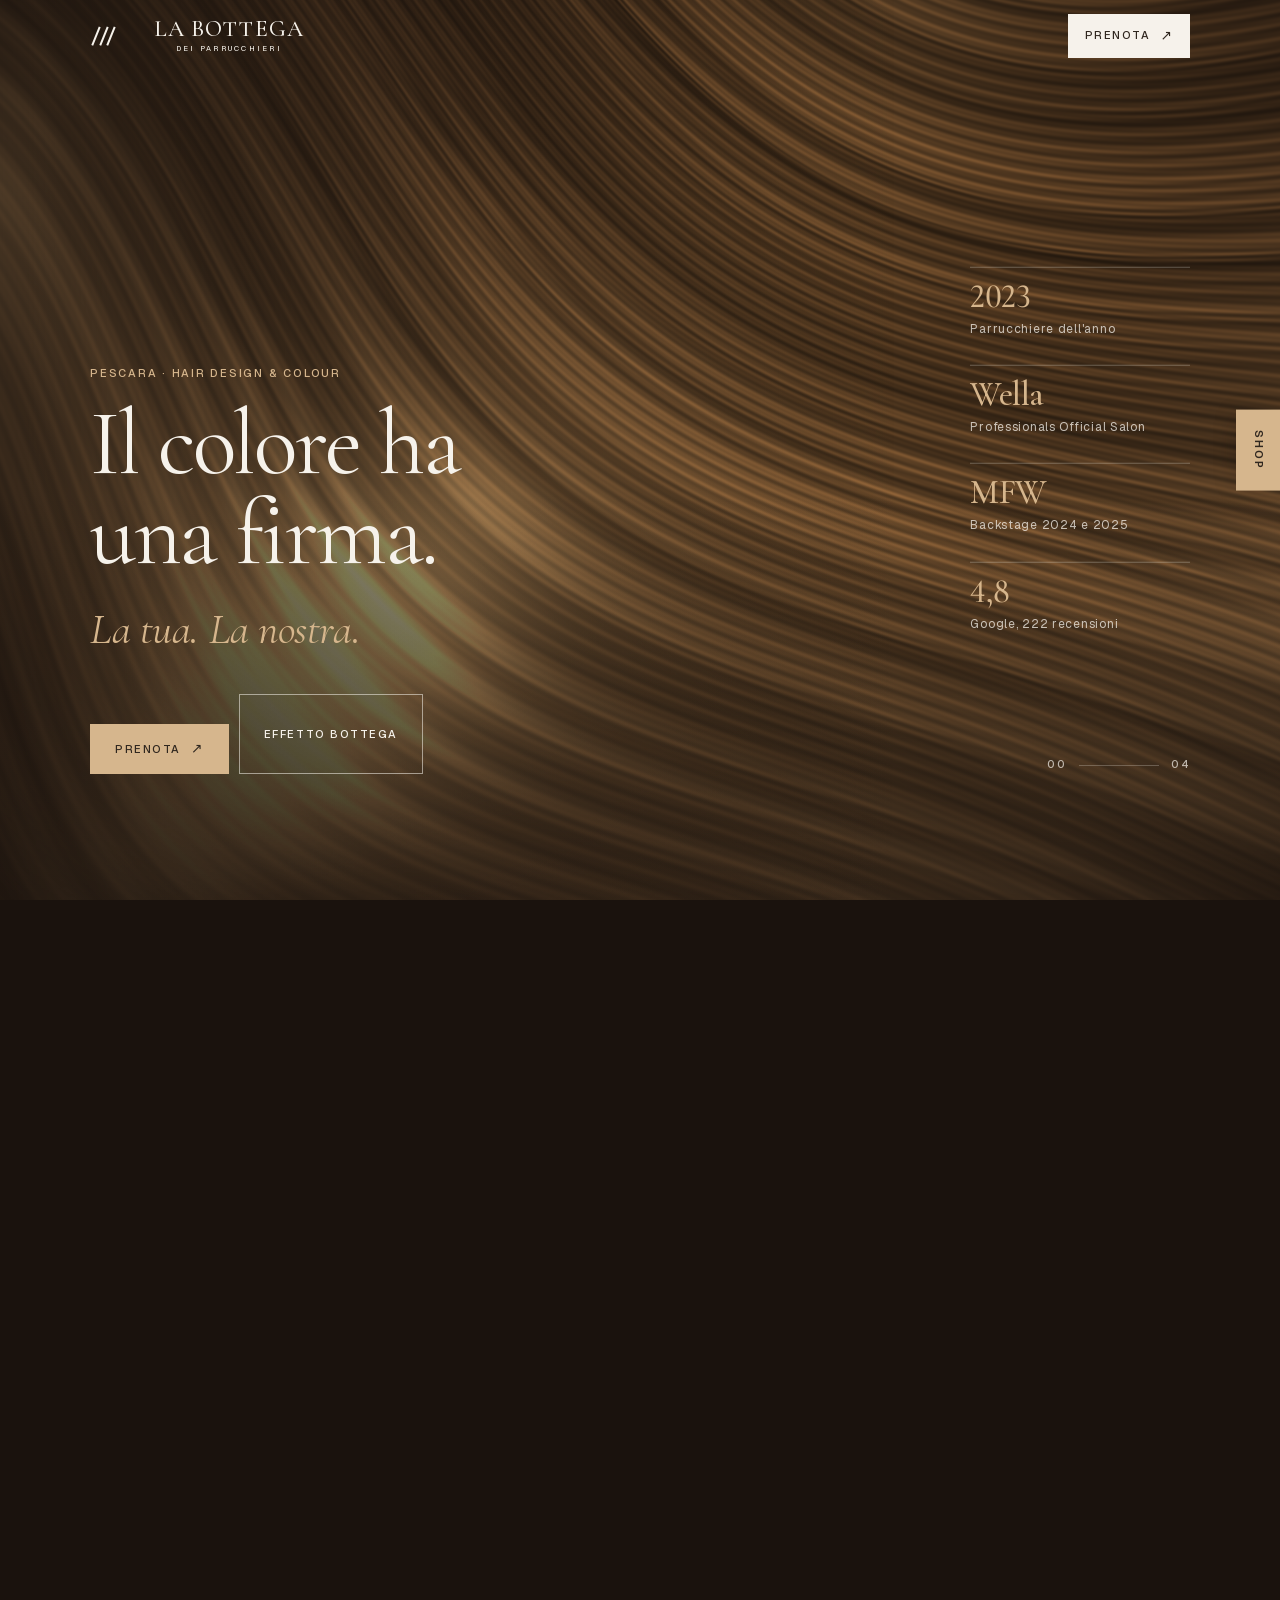
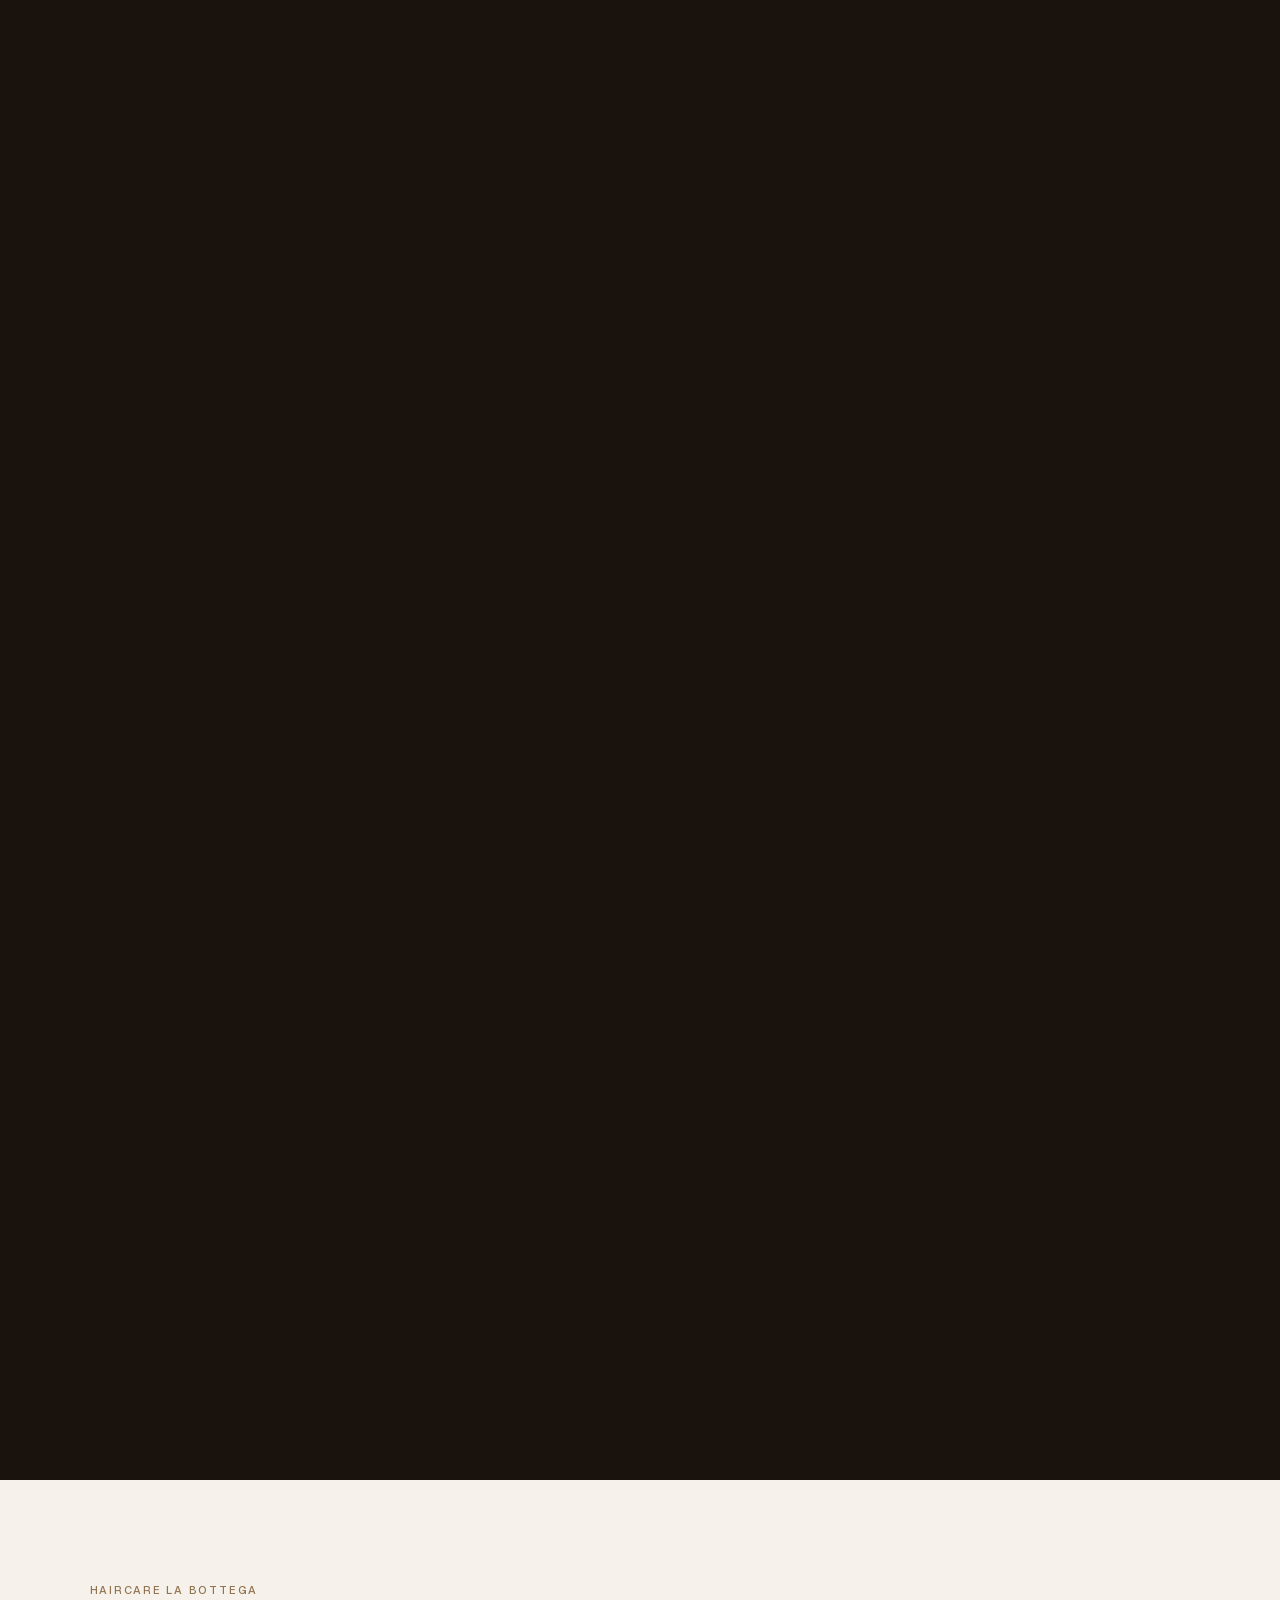
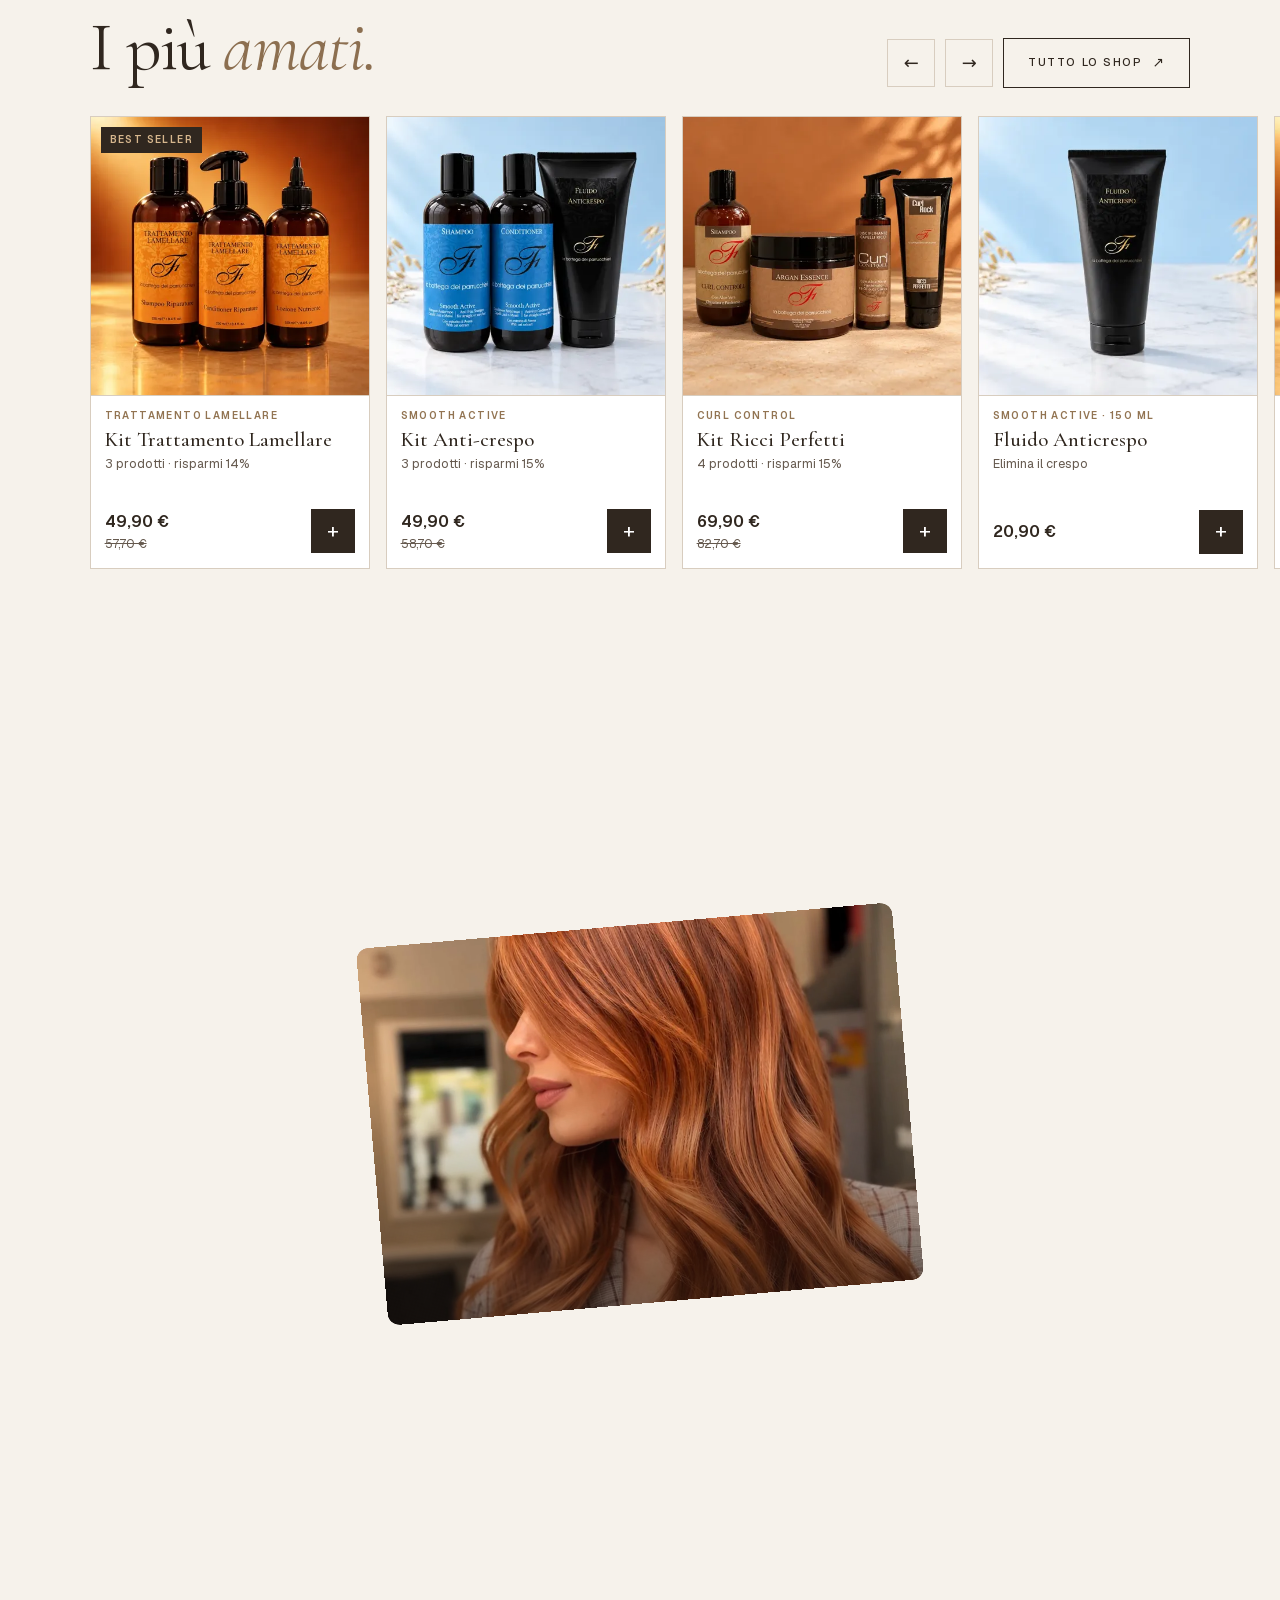
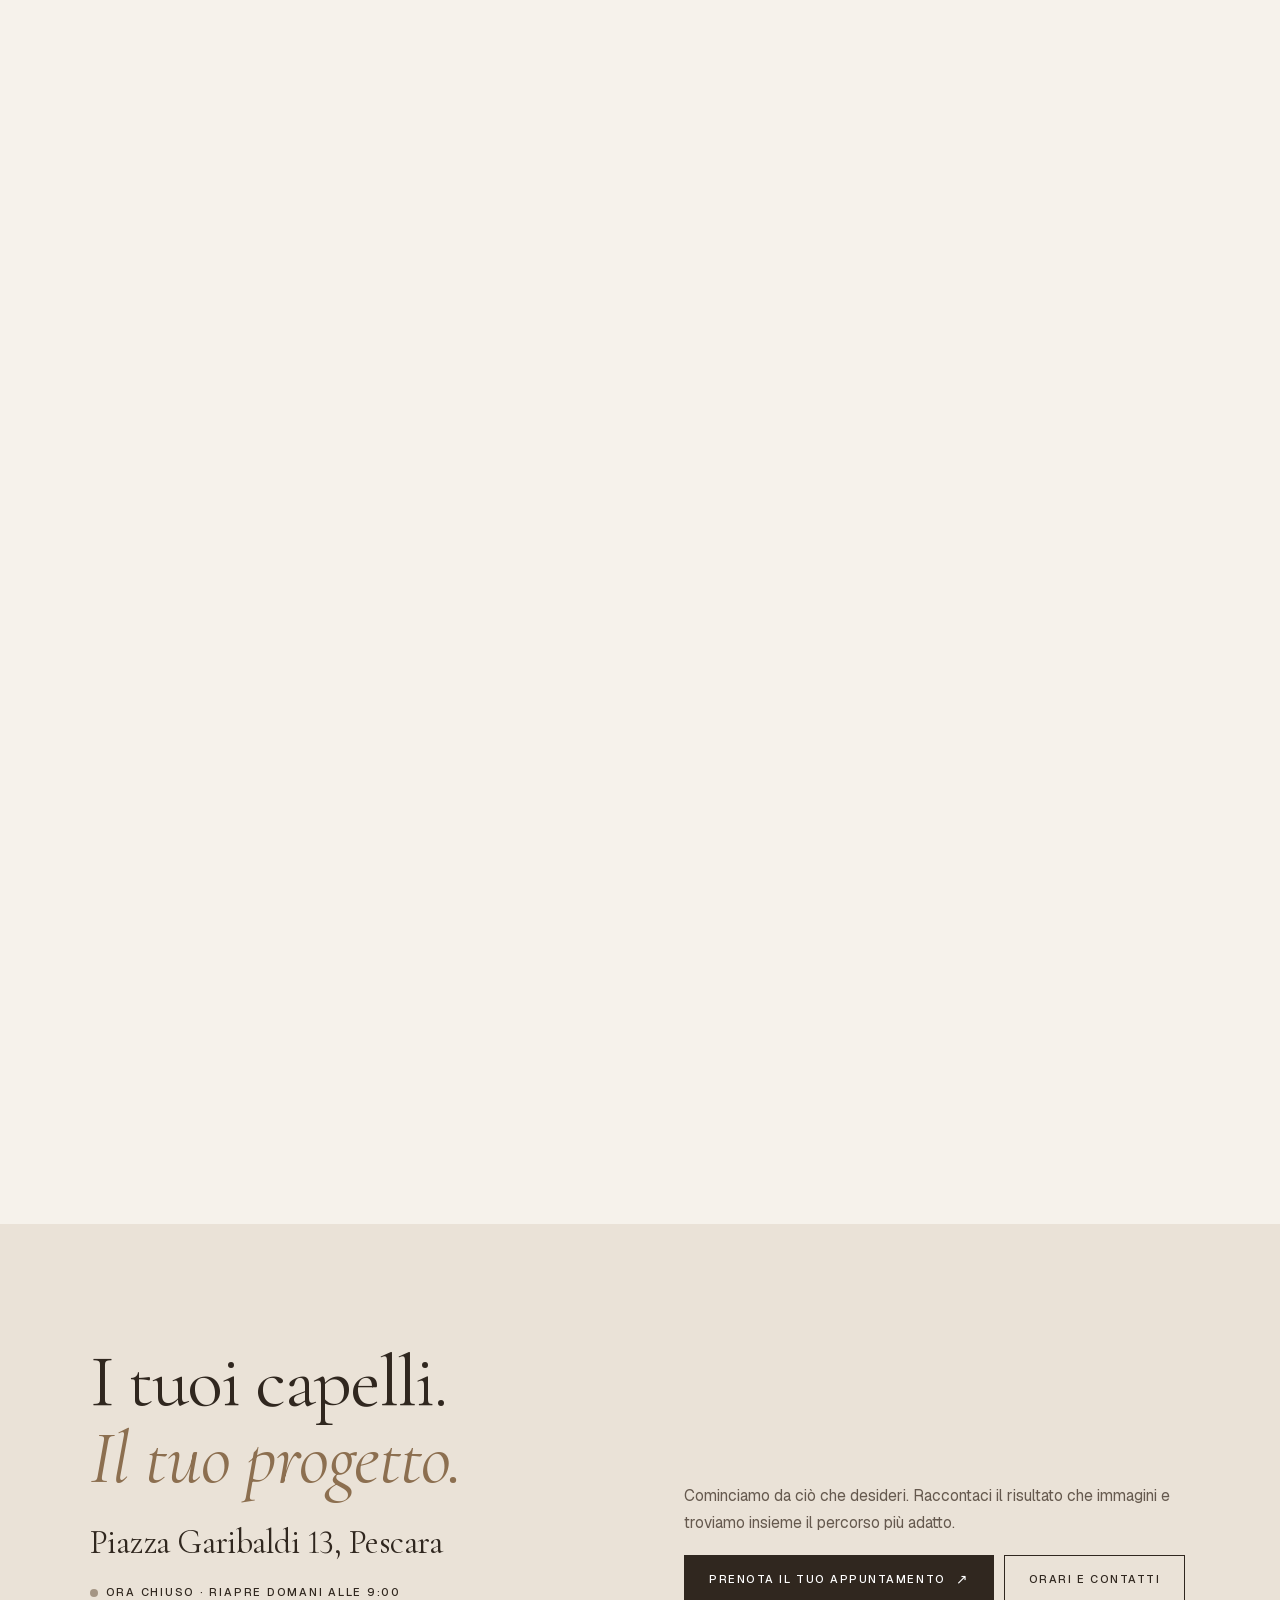
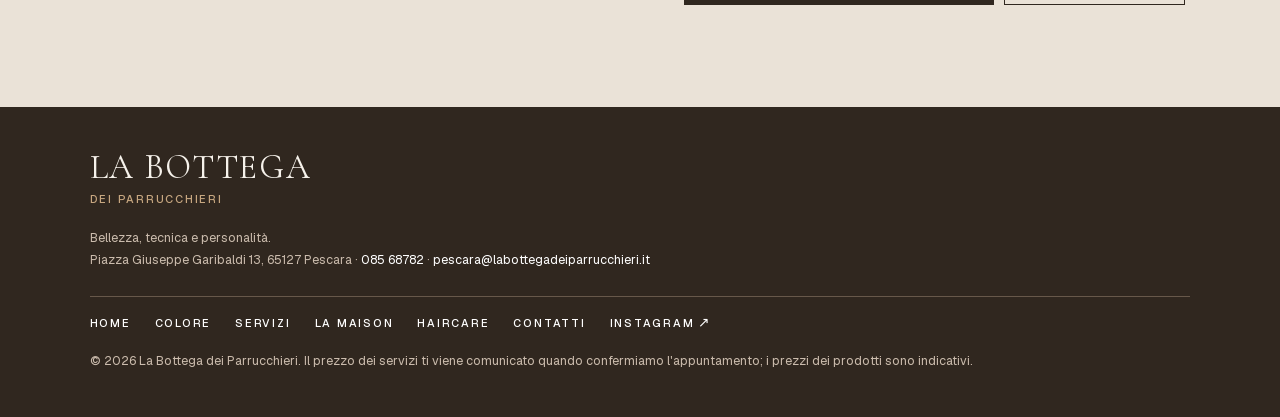
==== commit 1f0e98b8: "feat: Fabio's 25-26/10 voice notes: side Shop tab with product drawer, Nausica's photo Home: fixed '" ====
--- a/index.html
+++ b/index.html
@@ -12,7 +12,7 @@
 <script type="application/ld+json">
 {"@context":"https://schema.org","@type":"HairSalon","name":"La Bottega dei Parrucchieri","founder":{"@type":"Person","name":"Fabio D'Attanasio"},"foundingDate":"2017","address":{"@type":"PostalAddress","streetAddress":"Piazza Giuseppe Garibaldi 13","postalCode":"65127","addressLocality":"Pescara","addressRegion":"PE","addressCountry":"IT"},"telephone":"+39 085 68782","email":"pescara@labottegadeiparrucchieri.it","openingHours":"Mo-Sa 09:00-19:00","sameAs":["https://www.instagram.com/la.bottega.dei.parrucchieri/","https://www.facebook.com/parrucchieridipescara"]}
 </script>
-<link rel="stylesheet" href="css/site.css?v=10">
+<link rel="stylesheet" href="css/site.css?v=11">
 </head>
 <body class="home" data-page="index.html">
 
@@ -95,10 +95,26 @@
   <p>© 2026 La Bottega dei Parrucchieri. Il prezzo dei servizi ti viene comunicato quando confermiamo l'appuntamento; i prezzi dei prodotti sono indicativi.</p>
 </footer>
 
+<button class="shop-tab" type="button" id="shopTab" aria-haspopup="dialog" aria-controls="shopDrawer">Shop</button>
+<dialog class="drawer" id="shopDrawer" aria-labelledby="h-drawer">
+  <div class="dr">
+    <header>
+      <div><p class="eyebrow bz">Haircare La Bottega</p><h2 class="serif" id="h-drawer">I prodotti del salone.</h2></div>
+      <div class="bests-nav">
+        <button class="rail-btn" type="button" data-rail="-1" aria-label="Prodotti precedenti">←</button>
+        <button class="rail-btn" type="button" data-rail="1" aria-label="Prodotti successivi">→</button>
+        <button class="xbtn" type="button" id="drawerClose" aria-label="Chiudi">×</button>
+      </div>
+    </header>
+    <ul class="plist rail" data-shop="kit-lamellare,kit-anticrespo,kit-ricci,fluido-anticrespo,lamellare-lozione,argan-essence,curl-rock,curl-shampoo,smooth-shampoo,curl-disciplinante" aria-label="Prodotti della linea Bottega"></ul>
+    <a class="btn ol" href="shop.html">Tutto lo shop<i class="ar" aria-hidden="true">↗︎</i></a>
+  </div>
+</dialog>
+
 <div class="sticky-book" id="stickyBook"><small>Il tuo prossimo look<br><strong>Comincia da una consulenza.</strong></small><button class="btn sm" type="button" data-book data-svc="Consulenza colore">Prenota<i class="ar" aria-hidden="true">↗︎</i></button></div>
 <div id="toast" role="status" aria-live="polite"></div>
 <script src="js/shop.js?v=10" defer></script>
 <script src="js/hair.js?v=7" defer></script>
-<script src="js/site.js?v=9" defer></script>
+<script src="js/site.js?v=11" defer></script>
 </body>
 </html>
--- a/css/site.css
+++ b/css/site.css
@@ -524,6 +524,20 @@
   .plist.rail{grid-auto-columns:68vw;gap:12px;padding:0 22px 6px;scroll-padding:0 22px}
 }
 
+/* Home: pulsante laterale "Shop" (idea di Fabio) e pannello che esce dallo stesso lato con i prodotti in fila */
+.shop-tab{position:fixed;z-index:36;right:0;top:50%;transform:translateY(-50%);writing-mode:vertical-rl;min-width:44px;padding:20px 13px;border:0;background:var(--gold);color:var(--ink);font-size:11px;font-weight:600;letter-spacing:.2em;text-transform:uppercase;cursor:pointer;box-shadow:-6px 0 24px -12px rgba(26,18,13,.6);transition:transform var(--t-ui) var(--ease),background-color .2s}
+.shop-tab:active{transform:translateY(-50%) scale(.95);transition-duration:var(--t-press)}
+@media (hover:hover){.shop-tab:hover{background:#e4c9a4;transform:translateY(-50%) translateX(-3px)}}
+.shop-tab:focus-visible{outline:2px solid var(--ink);outline-offset:-4px}
+dialog.drawer{inset:auto 0 0 0;margin:auto 0 0;width:100%;max-width:none;max-height:88svh;transform:translateX(100%);background:var(--ivory)}
+dialog.drawer[open]{transform:none}
+@starting-style{dialog.drawer[open]{transform:translateX(100%);opacity:0}}
+.dr{padding:22px 0 calc(24px + env(safe-area-inset-bottom));overflow:auto;max-height:88svh}
+.dr header{display:flex;flex-wrap:wrap;align-items:flex-end;justify-content:space-between;gap:14px;padding:0 var(--pad);margin-bottom:20px}
+.dr h2.serif{font-size:clamp(30px,4vw,48px);margin:8px 0 0}
+.dr .btn.ol{margin:22px var(--pad) 0}
+@media (max-width:760px){.dr header{padding:0 22px}.dr .btn.ol{margin:18px 22px 0}.dr .bests-nav .rail-btn{display:none}.shop-tab{padding:16px 12px}}
+
 /* La Maison: il salone vero, in una foto larga */
 .salon{margin:0 0 clamp(36px,5vw,56px)}
 .salon img{width:100%;height:auto;aspect-ratio:3/2;object-fit:cover;background:#d9cbb9}
